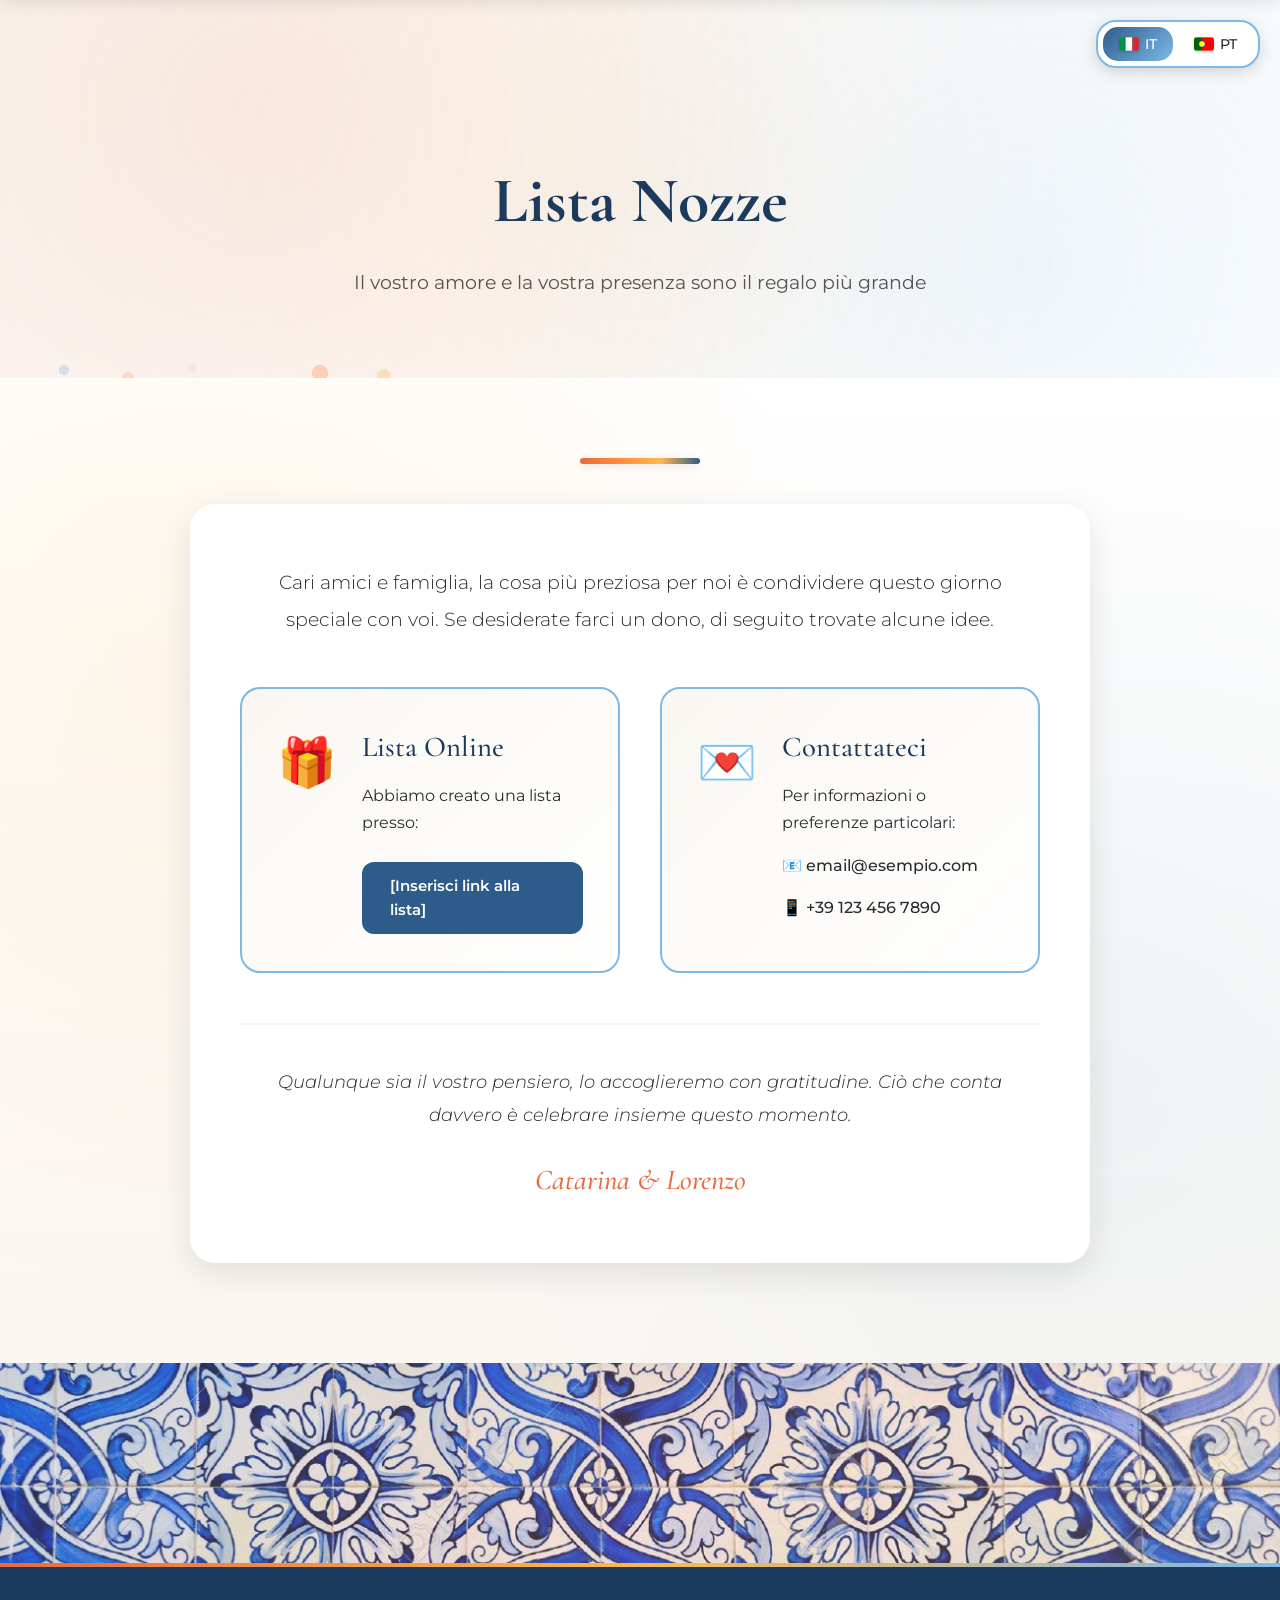
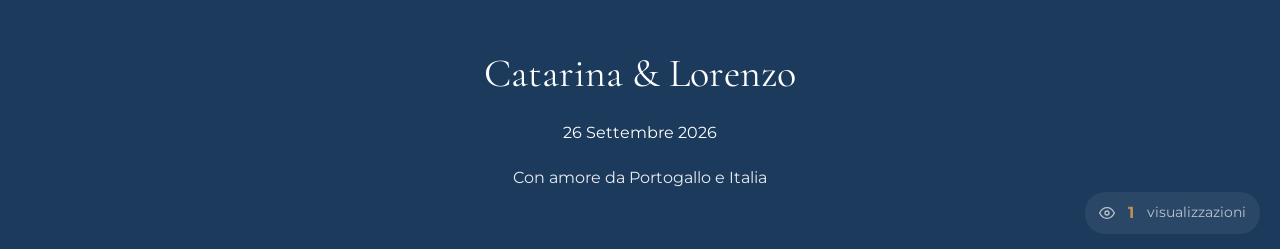
==== lista-nozze.html @ c08bcddf "Primo Salvataggio Automatico" ====
<!DOCTYPE html>
<html lang="it">
<head>
    <meta charset="UTF-8">
    <meta name="viewport" content="width=device-width, initial-scale=1.0">
    <title>Lista Nozze - Catarina & Lorenzo</title>
    <meta name="description" content="Lista nozze di Catarina & Lorenzo.">

    <!-- Favicon -->
    <link rel="icon" type="image/svg+xml" href="favicon.svg">

    <!-- Open Graph / Facebook -->
    <meta property="og:type" content="website">
    <meta property="og:title" content="Lista Nozze - Catarina & Lorenzo">
    <meta property="og:description" content="Lista nozze di Catarina & Lorenzo.">

    <!-- Twitter -->
    <meta name="twitter:card" content="summary_large_image">
    <meta name="twitter:title" content="Lista Nozze - Catarina & Lorenzo">
    <meta name="twitter:description" content="Lista nozze di Catarina & Lorenzo.">

    <link rel="stylesheet" href="style.css">
    <link rel="preconnect" href="https://fonts.googleapis.com">
    <link rel="preconnect" href="https://fonts.gstatic.com" crossorigin>
    <link href="https://fonts.googleapis.com/css2?family=Allura&family=Cinzel:wght@400;600&family=Cormorant+Garamond:wght@300;400;600&family=Crimson+Text:wght@400;600&family=Dancing+Script:wght@400;600&family=Great+Vibes&family=Italiana&family=Josefin+Sans:wght@300;400;600&family=Julius+Sans+One&family=Libre+Baskerville:wght@400;700&family=Lora:wght@400;600&family=Montserrat:wght@300;400;500;600&family=Parisienne&family=Playfair+Display:wght@400;600;700&family=Poiret+One&family=Poppins:wght@300;400;600&family=Quicksand:wght@400;600&family=Raleway:wght@300;400;600&display=swap" rel="stylesheet">
</head>
<body>
    <!-- Language Toggle -->
    <div class="language-toggle">
        <button onclick="changeLanguage('it')" id="lang-it" class="active">
            <svg class="flag-icon" viewBox="0 0 3 2" xmlns="http://www.w3.org/2000/svg">
                <rect width="1" height="2" fill="#009246"/>
                <rect x="1" width="1" height="2" fill="#fff"/>
                <rect x="2" width="1" height="2" fill="#ce2b37"/>
            </svg>
            IT
        </button>
        <button onclick="changeLanguage('pt')" id="lang-pt">
            <svg class="flag-icon" viewBox="0 0 3 2" xmlns="http://www.w3.org/2000/svg">
                <rect width="1.2" height="2" fill="#006600"/>
                <rect x="1.2" width="1.8" height="2" fill="#FF0000"/>
                <circle cx="1.2" cy="1" r="0.5" fill="#FFFF00" stroke="#0000FF" stroke-width="0.1"/>
            </svg>
            PT
        </button>
    </div>

    <!-- Navigation -->
    <nav id="navbar" class="visible">
        <div class="navbar-admin-section">
            <button id="admin-mode-btn" class="admin-mode-button" data-it="Admin Mode" data-pt="Modo Admin">Admin Mode</button>
            <button id="admin-help-btn" class="admin-help-button" aria-label="Admin mode help">?</button>
        </div>
        <ul>
            <li><a href="index.html" data-it="Home" data-pt="Início">Home</a></li>
            <li><a href="localita.html" data-it="Località" data-pt="Localidades">Località</a></li>
            <li><a href="programma.html" data-it="Programma" data-pt="Programa">Programma</a></li>
            <li><a href="storia.html" data-it="La Nostra Storia" data-pt="Nossa História">La Nostra Storia</a></li>
            <li><a href="lista-nozze.html" class="active" data-it="Lista Nozze" data-pt="Lista de Presentes">Lista Nozze</a></li>
        </ul>
    </nav>

    <!-- Admin Help Popup -->
    <div id="admin-help-popup" class="admin-help-popup hidden">
        <div class="admin-help-content">
            <button class="admin-help-close" aria-label="Chiudi">&times;</button>
            <h3 data-it="Modalità Admin" data-pt="Modo Admin">Modalità Admin</h3>
            <div class="admin-help-section">
                <h4 data-it="Come Attivare" data-pt="Como Ativar">Come Attivare</h4>
                <ul>
                    <li data-it="Clicca il pulsante &quot;Admin Mode&quot;" data-pt="Clica no botão &quot;Modo Admin&quot;">Clicca il pulsante "Admin Mode"</li>
                    <li data-it="Oppure premi Ctrl + Alt + A" data-pt="Ou prime Ctrl + Alt + A">Oppure premi <kbd>Ctrl</kbd> + <kbd>Alt</kbd> + <kbd>A</kbd></li>
                </ul>
            </div>
            <div class="admin-help-section">
                <h4 data-it="Cosa Puoi Fare" data-pt="O Que Podes Fazer">Cosa Puoi Fare</h4>
                <ul>
                    <li data-it="✏️ Modificare testi con editor ricco" data-pt="✏️ Editar textos com editor rico">✏️ Modificare testi con editor ricco</li>
                    <li data-it="🎨 Cambiare stili (font, colori, dimensioni)" data-pt="🎨 Mudar estilos (fontes, cores, tamanhos)">🎨 Cambiare stili (font, colori, dimensioni)</li>
                    <li data-it="🖼️ Caricare e modificare immagini" data-pt="🖼️ Carregar e editar imagens">🖼️ Caricare e modificare immagini</li>
                    <li data-it="🎠 Gestire carousel e gallerie" data-pt="🎠 Gerir carrosséis e galerias">🎠 Gestire carousel e gallerie</li>
                    <li data-it="📅 Modificare la timeline del programma" data-pt="📅 Editar a timeline do programa">📅 Modificare la timeline del programma</li>
                </ul>
            </div>
            <p class="admin-help-note" data-it="Tasto destro sugli elementi per il menu di modifica" data-pt="Clique direito nos elementos para o menu de edição">Tasto destro sugli elementi per il menu di modifica</p>
        </div>
    </div>

    <!-- Page Header -->
    <section class="page-header">
        <div class="container">
            <h1 class="editable-text" data-style-editable data-it="Lista Nozze" data-pt="Lista de Presentes">Lista Nozze</h1>
            <p class="editable-paragraph" data-style-editable data-text-id="lista-subtitle" data-it="Il vostro amore e la vostra presenza sono il regalo più grande" data-pt="O vosso amor e a vossa presença são o melhor presente">Il vostro amore e la vostra presenza sono il regalo più grande</p>
        </div>
    </section>

    <!-- Contenuto Principale -->
    <section class="lista-main">
        <div class="container">
            <div class="azulejo-divider"></div>
            <div class="lista-box-simple">

                <!-- Messaggio Principale -->
                <div class="lista-message">
                    <p class="editable-paragraph message-text" data-style-editable data-text-id="lista-message">
                        <span data-it="Cari amici e famiglia, la cosa più preziosa per noi è condividere questo giorno speciale con voi. Se desiderate farci un dono, di seguito trovate alcune idee." data-pt="Queridos amigos e família, o mais precioso para nós é partilhar este dia especial convosco. Se desejam oferecer-nos um presente, abaixo encontram algumas ideias.">
                        Cari amici e famiglia, la cosa più preziosa per noi è condividere questo giorno speciale con voi. Se desiderate farci un dono, di seguito trovate alcune idee.
                        </span>
                    </p>
                </div>

                <!-- Opzioni Chiare -->
                <div class="lista-options">

                    <!-- Opzione 1: Lista Online -->
                    <div class="option-item">
                        <div class="option-icon">🎁</div>
                        <div class="option-content">
                            <h3 class="editable-text" data-style-editable data-text-id="option1-title" data-it="Lista Online" data-pt="Lista Online">Lista Online</h3>
                            <p class="editable-paragraph" data-style-editable data-text-id="option1-desc">
                                <span data-it="Abbiamo creato una lista presso:" data-pt="Criámos uma lista em:">
                                Abbiamo creato una lista presso:
                                </span>
                            </p>
                            <a href="#" class="btn-lista editable-text" data-style-editable data-text-id="option1-link" target="_blank" data-it="[Inserisci link alla lista]" data-pt="[Insere link para lista]">[Inserisci link alla lista]</a>
                        </div>
                    </div>

                    <!-- Opzione 2: Contatto -->
                    <div class="option-item">
                        <div class="option-icon">💌</div>
                        <div class="option-content">
                            <h3 class="editable-text" data-style-editable data-text-id="option2-title" data-it="Contattateci" data-pt="Contactem-nos">Contattateci</h3>
                            <p class="editable-paragraph" data-style-editable data-text-id="option2-desc">
                                <span data-it="Per informazioni o preferenze particolari:" data-pt="Para informações ou preferências particulares:">
                                Per informazioni o preferenze particolari:
                                </span>
                            </p>
                            <p class="contact-detail editable-paragraph" data-style-editable data-text-id="contact-email">📧 email@esempio.com</p>
                            <p class="contact-detail editable-paragraph" data-style-editable data-text-id="contact-phone">📱 +39 123 456 7890</p>
                        </div>
                    </div>

                </div>

                <!-- Messaggio di Chiusura -->
                <div class="lista-closing">
                    <p class="editable-paragraph closing-text" data-style-editable data-text-id="lista-closing">
                        <span data-it="Qualunque sia il vostro pensiero, lo accoglieremo con gratitudine. Ciò che conta davvero è celebrare insieme questo momento." data-pt="Seja qual for o vosso pensamento, acolhemo-lo com gratidão. O que realmente importa é celebrar juntos este momento.">
                        Qualunque sia il vostro pensiero, lo accoglieremo con gratitudine. Ciò che conta davvero è celebrare insieme questo momento.
                        </span>
                    </p>
                    <p class="signature-simple editable-paragraph" data-style-editable data-text-id="lista-signature" data-it="Catarina & Lorenzo" data-pt="Catarina & Lorenzo">Catarina & Lorenzo</p>
                </div>

            </div>
        </div>
    </section>

    <!-- Decorazione Azulejos -->
    <div class="azulejos-decoration">
        <img class="editable-image" data-image-id="lista-azulejos" src="foto-piastrelle-azulejos.jpg" alt="Piastrelle Azulejos Portoghesi Tradizionali" loading="lazy">
    </div>

    <!-- Footer -->
    <footer class="editable-footer" data-style-editable data-footer-editable>
        <p class="editable-paragraph" data-style-editable>Catarina & Lorenzo</p>
        <p class="editable-paragraph" data-style-editable>26 Settembre 2026</p>
        <p class="footer-note editable-paragraph" data-style-editable data-it="Con amore da Portogallo e Italia" data-pt="Com amor de Portugal e Itália">Con amore da Portogallo e Italia</p>

        <!-- View Counter -->
        <div class="view-counter">
            <svg width="16" height="16" viewBox="0 0 24 24" fill="none" stroke="currentColor" stroke-width="2">
                <path d="M1 12s4-8 11-8 11 8 11 8-4 8-11 8-11-8-11-8z"></path>
                <circle cx="12" cy="12" r="3"></circle>
            </svg>
            <span id="view-count">0</span>
            <span data-it="visualizzazioni" data-pt="visualizações">visualizzazioni</span>
        </div>
    </footer>

    <script src="script.js"></script>
    <script src="admin-advanced.js"></script>
</body>
</html>
---- style.css ----
:root {
    /* Colori dal mood board - più vivaci */
    --azul-primary: #2E5C8A;
    --azul-light: #7CB9E8;
    --azul-navy: #1B3A5C;
    --terracotta: #E86A3E;
    --terracotta-light: #F4A87C;
    --orange: #FF8C42;
    --gold: #FFB84D;
    --cream: #FAF7F2;
    --white: #FFFFFF;
    --dark: #2C2C2C;
    --green: #4A7C59;
    --peach: #FFCBA4;

    /* Font */
    --font-serif: 'Cormorant Garamond', serif;
    --font-sans: 'Montserrat', sans-serif;
}

* {
    margin: 0;
    padding: 0;
    box-sizing: border-box;
}

html {
    scroll-behavior: smooth;
}

body {
    font-family: var(--font-sans);
    color: var(--dark);
    background-color: var(--cream);
    line-height: 1.6;
    overflow-x: hidden;
    width: 100%;
    max-width: 100vw;
}

/* Prevent horizontal overflow on all elements */
img, video, iframe, embed, object {
    max-width: 100%;
    height: auto;
}

/* Ensure no element causes horizontal scroll */
* {
    max-width: 100%;
}

/* Allow specific elements to be full width */
html, body, .hero, .hero-carousel-bg, .carousel-overlay,
.location-header, .location-carousel-bg, section, footer {
    max-width: none;
}

/* Language Toggle */
.language-toggle {
    position: fixed;
    top: 20px;
    right: 20px;
    z-index: 998;
    display: flex;
    gap: 5px;
    background: var(--white);
    padding: 5px;
    border-radius: 20px;
    box-shadow: 0 4px 15px rgba(0,0,0,0.15);
    border: 2px solid var(--azul-light);
}

.language-toggle button {
    padding: 8px 16px;
    border: none;
    background: transparent;
    color: var(--dark);
    font-family: var(--font-sans);
    font-size: 14px;
    font-weight: 500;
    cursor: pointer;
    border-radius: 15px;
    transition: all 0.3s ease;
    display: flex;
    align-items: center;
    gap: 6px;
}

.flag-icon {
    width: 20px;
    height: 14px;
    border-radius: 3px;
    box-shadow: 0 1px 3px rgba(0,0,0,0.2);
    flex-shrink: 0;
}

.language-toggle button.active {
    background: linear-gradient(135deg, var(--azul-primary), var(--azul-light));
    color: var(--white);
}

.language-toggle button:hover:not(.active) {
    background: var(--cream);
}

/* Navigation */
#navbar {
    position: fixed;
    top: 0;
    left: 0;
    width: 100%;
    background: rgba(255, 255, 255, 0.98);
    backdrop-filter: blur(15px);
    z-index: 999;
    padding: 15px 0;
    box-shadow: 0 3px 15px rgba(0,0,0,0.1);
    border-bottom: 3px solid transparent;
    border-image: linear-gradient(90deg, var(--terracotta), var(--azul-primary), var(--gold)) 1;
    transform: translateY(-100%);
    transition: transform 0.3s ease;
}

#navbar.visible {
    transform: translateY(0);
}

#navbar ul {
    display: flex;
    justify-content: center;
    flex-wrap: wrap;
    list-style: none;
    gap: 10px;
    padding: 0 20px;
}

#navbar li {
    margin: 0;
}

#navbar a {
    text-decoration: none;
    color: var(--dark);
    font-size: 14px;
    font-weight: 400;
    padding: 8px 15px;
    border-radius: 20px;
    transition: all 0.3s ease;
    display: block;
}

#navbar a:hover {
    background: linear-gradient(135deg, var(--terracotta-light), var(--orange));
    color: var(--white);
    transform: translateY(-2px);
}

/* Navbar Admin Section */
.navbar-admin-section {
    position: absolute;
    left: 20px;
    top: 50%;
    transform: translateY(-50%);
    display: flex;
    align-items: center;
    gap: 8px;
}

.admin-mode-button {
    background: transparent;
    border: 1.5px solid var(--azul-primary);
    color: var(--azul-primary);
    padding: 6px 12px;
    border-radius: 15px;
    font-size: 11px;
    font-weight: 500;
    cursor: pointer;
    transition: all 0.3s ease;
    font-family: var(--font-sans);
}

.admin-mode-button:hover {
    background: var(--azul-primary);
    color: white;
}

.admin-mode-button.active {
    background: var(--terracotta);
    border-color: var(--terracotta);
    color: white;
}

.admin-help-button {
    width: 20px;
    height: 20px;
    border-radius: 50%;
    border: 1px solid rgba(46, 92, 138, 0.4);
    background: rgba(46, 92, 138, 0.08);
    color: var(--azul-primary);
    font-size: 11px;
    font-weight: 600;
    cursor: pointer;
    transition: all 0.3s ease;
    display: flex;
    align-items: center;
    justify-content: center;
    opacity: 0.6;
}

.admin-help-button:hover {
    opacity: 1;
    background: rgba(46, 92, 138, 0.15);
    border-color: var(--azul-primary);
}

/* Admin Help Popup */
.admin-help-popup {
    position: fixed;
    top: 0;
    left: 0;
    width: 100%;
    height: 100%;
    background: rgba(0, 0, 0, 0.5);
    z-index: 10000;
    display: flex;
    align-items: center;
    justify-content: center;
    padding: 20px;
}

.admin-help-popup.hidden {
    display: none;
}

.admin-help-content {
    background: white;
    border-radius: 20px;
    padding: 30px;
    max-width: 400px;
    width: 100%;
    position: relative;
    box-shadow: 0 20px 60px rgba(0, 0, 0, 0.3);
}

.admin-help-close {
    position: absolute;
    top: 15px;
    right: 15px;
    background: none;
    border: none;
    font-size: 24px;
    cursor: pointer;
    color: #999;
    line-height: 1;
    padding: 5px;
    transition: color 0.2s;
}

.admin-help-close:hover {
    color: var(--terracotta);
}

.admin-help-content h3 {
    font-family: var(--font-serif);
    color: var(--azul-primary);
    margin-bottom: 20px;
    font-size: 1.5rem;
}

.admin-help-section {
    margin-bottom: 20px;
}

.admin-help-section h4 {
    font-size: 0.95rem;
    color: var(--terracotta);
    margin-bottom: 10px;
    font-weight: 600;
}

.admin-help-section ul {
    list-style: none;
    padding: 0;
    margin: 0;
}

.admin-help-section li {
    padding: 6px 0;
    font-size: 0.9rem;
    color: var(--dark);
}

.admin-help-section kbd {
    background: #f4f4f4;
    border: 1px solid #ddd;
    border-radius: 4px;
    padding: 2px 6px;
    font-size: 0.8rem;
    font-family: monospace;
}

.admin-help-note {
    font-size: 0.85rem;
    color: #666;
    font-style: italic;
    margin: 0;
    padding-top: 10px;
    border-top: 1px solid #eee;
}

/* Responsive navbar admin section */
@media (max-width: 768px) {
    .navbar-admin-section {
        position: static;
        transform: none;
        justify-content: center;
        margin-bottom: 10px;
    }

    #navbar {
        padding: 10px 0;
    }

    .admin-help-content {
        padding: 25px;
    }
}

@media (max-width: 480px) {
    .admin-mode-button {
        font-size: 10px;
        padding: 5px 10px;
    }

    .admin-help-button {
        width: 18px;
        height: 18px;
        font-size: 10px;
    }
}

.azulejo-divider {
    width: 120px;
    height: 6px;
    background: linear-gradient(90deg, var(--terracotta), var(--orange), var(--gold), var(--azul-primary));
    margin: 0 auto 40px;
    border-radius: 3px;
    box-shadow: 0 2px 8px rgba(0,0,0,0.1);
}

.azulejo-corner {
    position: absolute;
    top: -15px;
    right: -15px;
    width: 80px;
    height: 80px;
    background:
        repeating-linear-gradient(45deg, var(--azul-primary) 0px, var(--azul-primary) 2px, var(--gold) 2px, var(--gold) 4px, transparent 4px, transparent 10px);
    opacity: 0.4;
    border-radius: 0 0 0 80px;
}

/* Hero Section - PIÙ DECORATIVA */
.hero {
    min-height: 100vh;
    display: flex;
    align-items: center;
    justify-content: center;
    text-align: center;
    position: relative;
    background:
        radial-gradient(circle at 20% 80%, rgba(255, 140, 66, 0.15) 0%, transparent 50%),
        radial-gradient(circle at 80% 20%, rgba(124, 185, 232, 0.15) 0%, transparent 50%),
        radial-gradient(circle at 40% 40%, rgba(255, 184, 77, 0.1) 0%, transparent 60%),
        linear-gradient(135deg, #FAF7F2 0%, #FEFDFB 100%);
    padding: 100px 20px 80px;
    overflow: hidden;
}

/* Decorazioni floreali hero */
.hero::before {
    content: '';
    position: absolute;
    bottom: 0;
    left: 0;
    right: 0;
    height: 200px;
    background:
        radial-gradient(circle at 10% 100%, var(--terracotta-light) 8px, transparent 8px),
        radial-gradient(circle at 25% 95%, var(--orange) 12px, transparent 12px),
        radial-gradient(circle at 15% 90%, var(--peach) 6px, transparent 6px),
        radial-gradient(circle at 30% 98%, var(--gold) 10px, transparent 10px),
        radial-gradient(circle at 5% 92%, var(--azul-light) 7px, transparent 7px),
        radial-gradient(circle at 40% 96%, var(--terracotta) 9px, transparent 9px),
        radial-gradient(circle at 75% 100%, var(--peach) 11px, transparent 11px),
        radial-gradient(circle at 85% 95%, var(--orange) 8px, transparent 8px),
        radial-gradient(circle at 90% 98%, var(--azul-light) 6px, transparent 6px),
        radial-gradient(circle at 95% 93%, var(--gold) 10px, transparent 10px);
    opacity: 0.4;
    pointer-events: none;
}

.hero::after {
    content: '';
    position: absolute;
    top: 0;
    left: 0;
    right: 0;
    height: 200px;
    background:
        radial-gradient(circle at 20% 10%, var(--azul-light) 6px, transparent 6px),
        radial-gradient(circle at 45% 5%, var(--peach) 8px, transparent 8px),
        radial-gradient(circle at 65% 8%, var(--orange) 7px, transparent 7px),
        radial-gradient(circle at 80% 12%, var(--gold) 9px, transparent 9px);
    opacity: 0.3;
    pointer-events: none;
}

.hero-content {
    max-width: 800px;
    z-index: 1;
    position: relative;
    margin: 0 auto;
    padding: 0 20px;
    display: flex;
    flex-direction: column;
    align-items: center;
}

/* Removed decorative line above hero names for cleaner design */

.names {
    font-family: var(--font-serif);
    font-size: clamp(2.8rem, 8vw, 6rem);
    font-weight: 300;
    color: var(--azul-navy);
    margin: 0 0 20px 0;
    padding: 0;
    letter-spacing: 0;
    text-shadow: 2px 2px 4px rgba(0,0,0,0.05);
    white-space: nowrap;
}

.date {
    font-family: var(--font-serif);
    font-size: clamp(1.5rem, 3vw, 2rem);
    color: var(--terracotta);
    margin-bottom: 10px;
    font-weight: 400;
}

.location {
    font-size: 1.1rem;
    color: var(--dark);
    margin-bottom: 60px;
    font-weight: 300;
}

/* Countdown - Design semplificato */
.countdown {
    display: flex;
    justify-content: center;
    gap: clamp(10px, 3vw, 30px);
    margin-top: 50px;
    flex-wrap: nowrap;
    max-width: 100%;
    padding: 0 10px;
}

.countdown-item {
    text-align: center;
    padding: clamp(18px, 3vw, 30px) clamp(12px, 2vw, 25px);
    background: rgba(255, 255, 255, 0.95);
    backdrop-filter: blur(10px);
    border-radius: 18px;
    box-shadow: 0 8px 30px rgba(0,0,0,0.12);
    flex: 1;
    min-width: 0;
    max-width: 140px;
    border: 2px solid rgba(255, 184, 77, 0.3);
    position: relative;
    transition: all 0.3s ease;
}

.countdown-item:hover {
    transform: translateY(-5px);
    box-shadow: 0 12px 35px rgba(0,0,0,0.18);
    border-color: var(--gold);
}

.countdown-item span {
    display: block;
    font-family: var(--font-serif);
    font-size: clamp(2rem, 5vw, 3.5rem);
    font-weight: 700;
    background: linear-gradient(135deg, var(--terracotta), var(--gold), var(--azul-primary));
    -webkit-background-clip: text;
    -webkit-text-fill-color: transparent;
    background-clip: text;
    line-height: 1;
    position: relative;
    z-index: 1;
}

.countdown-item p {
    margin-top: clamp(8px, 1.5vw, 12px);
    position: relative;
    z-index: 1;
    font-size: 0.9rem;
    color: var(--dark);
    text-transform: uppercase;
    letter-spacing: 1.5px;
    font-weight: 500;
}

.scroll-indicator {
    position: absolute;
    bottom: 30px;
    left: 50%;
    transform: translateX(-50%);
    font-size: 2rem;
    color: var(--terracotta);
    animation: bounce 2s infinite;
}

@keyframes bounce {
    0%, 20%, 50%, 80%, 100% {
        transform: translateX(-50%) translateY(0);
    }
    40% {
        transform: translateX(-50%) translateY(-10px);
    }
    60% {
        transform: translateX(-50%) translateY(-5px);
    }
}

/* Container */
.container {
    max-width: 1200px;
    margin: 0 auto;
    padding: 0 20px;
    width: 100%;
    box-sizing: border-box;
}

/* Sections */
section {
    padding: 100px 0;
    position: relative;
    width: 100%;
    overflow-x: hidden;
}

section h2 {
    font-family: var(--font-serif);
    font-size: clamp(2.5rem, 5vw, 3.5rem);
    text-align: center;
    color: var(--azul-navy);
    margin-bottom: 60px;
    font-weight: 400;
    position: relative;
}

section h2::before {
    content: '';
    display: block;
    width: 60px;
    height: 3px;
    background: linear-gradient(90deg, var(--terracotta), var(--gold));
    margin: 0 auto 20px;
    opacity: 0.8;
}

/* Storia Section */
.storia {
    background:
        radial-gradient(circle at 90% 20%, rgba(124, 185, 232, 0.10) 0%, transparent 50%),
        radial-gradient(circle at 10% 80%, rgba(232, 106, 62, 0.10) 0%, transparent 50%),
        linear-gradient(180deg, var(--white) 0%, var(--cream) 100%);
}

.storia-content {
    max-width: 900px;
    margin: 0 auto;
}

.storia-chapter {
    margin-bottom: 50px;
    padding: 35px;
    background: var(--white);
    border-radius: 20px;
    border-left: 6px solid var(--terracotta);
    box-shadow: 0 8px 25px rgba(0,0,0,0.08);
    transition: all 0.3s ease;
    position: relative;
    overflow: hidden;
}

.storia-chapter::before {
    content: '';
    position: absolute;
    top: 0;
    right: 0;
    width: 100px;
    height: 100px;
    background:
        radial-gradient(circle at 70% 30%, var(--peach) 3px, transparent 3px),
        radial-gradient(circle at 80% 20%, var(--azul-light) 2px, transparent 2px),
        radial-gradient(circle at 85% 35%, var(--gold) 2px, transparent 2px);
    background-size: 15px 15px;
    opacity: 0.3;
    pointer-events: none;
}

.storia-chapter:hover {
    transform: translateX(15px);
    box-shadow: 0 12px 35px rgba(0,0,0,0.12);
    border-left-color: var(--orange);
}

.storia-chapter h3 {
    font-family: var(--font-serif);
    font-size: 2rem;
    color: var(--azul-primary);
    margin-bottom: 15px;
}

.storia-chapter p {
    font-size: 1.1rem;
    line-height: 1.9;
    color: var(--dark);
}

/* Evento Section */
.evento {
    background:
        radial-gradient(circle at 15% 25%, rgba(232, 106, 62, 0.12) 0%, transparent 55%),
        radial-gradient(circle at 85% 75%, rgba(124, 185, 232, 0.12) 0%, transparent 55%),
        radial-gradient(circle at 50% 50%, rgba(255, 184, 77, 0.05) 0%, transparent 70%),
        linear-gradient(180deg, var(--cream) 0%, rgba(250, 247, 242, 0.95) 100%);
}

.evento-cards {
    display: grid;
    grid-template-columns: repeat(auto-fit, minmax(min(300px, 100%), 1fr));
    gap: 40px;
    margin-top: 50px;
}

.evento-card {
    background: var(--white);
    padding: 45px;
    border-radius: 25px;
    box-shadow: 0 12px 35px rgba(0,0,0,0.12);
    position: relative;
    overflow: hidden;
    transition: all 0.3s ease;
    border: 3px solid transparent;
}

.evento-card::before {
    content: '';
    position: absolute;
    top: 0;
    left: 0;
    right: 0;
    height: 6px;
    background: linear-gradient(90deg, var(--terracotta), var(--orange), var(--gold));
}

.evento-card:hover {
    transform: translateY(-12px);
    box-shadow: 0 18px 45px rgba(0,0,0,0.18);
    border-color: var(--azul-light);
}

.evento-card h3 {
    font-family: var(--font-serif);
    font-size: 2.2rem;
    color: var(--terracotta);
    margin-bottom: 10px;
}

.evento-card h4 {
    font-family: var(--font-serif);
    font-size: 1.6rem;
    color: var(--azul-navy);
    margin-bottom: 15px;
}

.evento-card .time {
    font-size: 1.3rem;
    font-weight: 600;
    color: var(--azul-primary);
    margin-bottom: 20px;
}

.evento-card .time::before {
    content: '🕐 ';
    font-size: 1.2rem;
}

.evento-card p {
    margin-bottom: 15px;
    line-height: 1.8;
}

.evento-card .address {
    font-weight: 500;
    color: var(--dark);
    margin-top: 20px;
}

.evento-card .address::before {
    content: '📍 ';
    font-size: 1.1rem;
}

.evento-card .note {
    font-size: 0.9rem;
    font-style: italic;
    color: #666;
    margin-top: 15px;
}

/* Map Container */
.map-container {
    margin-top: 25px;
}

.map-container iframe {
    box-shadow: 0 6px 20px rgba(0,0,0,0.15);
    transition: all 0.3s ease;
}

.map-container iframe:hover {
    box-shadow: 0 10px 30px rgba(0,0,0,0.25);
}

.btn-map {
    display: inline-block;
    margin-top: 15px;
    padding: 12px 24px;
    background: linear-gradient(135deg, var(--azul-primary), var(--azul-light));
    color: var(--white);
    text-decoration: none;
    border-radius: 25px;
    font-weight: 600;
    font-size: 0.95rem;
    transition: all 0.3s ease;
    box-shadow: 0 4px 15px rgba(46, 92, 138, 0.3);
}

.btn-map:hover {
    background: linear-gradient(135deg, var(--azul-light), var(--azul-primary));
    transform: translateY(-3px);
    box-shadow: 0 8px 25px rgba(46, 92, 138, 0.5);
}

/* Admin instructions */
.admin-instruction {
    background: rgba(255, 184, 77, 0.15);
    padding: 12px 18px;
    border-radius: 10px;
    border-left: 4px solid var(--gold);
    font-size: 0.9rem;
    font-style: normal !important;
}

/* Editable elements (per admin mode) */
.editable-text {
    position: relative;
}

.admin-mode .editable-text {
    outline: 2px dashed var(--gold);
    outline-offset: 4px;
    cursor: pointer;
}

.admin-mode .editable-text:hover {
    background: rgba(255, 184, 77, 0.1);
}

.admin-mode .editable-paragraph {
    outline: 2px dashed var(--gold);
    outline-offset: 4px;
    cursor: pointer;
}

.admin-mode .editable-paragraph:hover {
    background: rgba(255, 184, 77, 0.1);
}

.admin-mode .editable-image {
    outline: 2px dashed var(--terracotta);
    outline-offset: 4px;
    cursor: pointer;
}

.admin-mode .editable-image:hover {
    outline-color: var(--orange);
    transform: scale(1.02);
}

/* Logistica Section */
.logistica {
    background:
        radial-gradient(circle at 80% 20%, rgba(255, 184, 77, 0.12) 0%, transparent 55%),
        radial-gradient(circle at 20% 80%, rgba(124, 185, 232, 0.12) 0%, transparent 55%),
        linear-gradient(180deg, var(--white) 0%, rgba(250, 247, 242, 0.6) 100%);
}

.logistica-grid {
    display: grid;
    grid-template-columns: repeat(auto-fit, minmax(min(280px, 100%), 1fr));
    gap: 30px;
}

.logistica-item {
    background: linear-gradient(135deg, var(--cream) 0%, var(--white) 100%);
    padding: 35px;
    border-radius: 20px;
    transition: all 0.3s ease;
    box-shadow: 0 6px 20px rgba(0,0,0,0.08);
    border: 2px solid transparent;
}

.logistica-item:hover {
    transform: translateY(-8px);
    box-shadow: 0 12px 30px rgba(0,0,0,0.12);
    border-color: var(--terracotta-light);
}

.logistica-item h3 {
    font-family: var(--font-serif);
    font-size: 1.6rem;
    color: var(--azul-primary);
    margin-bottom: 20px;
    display: flex;
    align-items: center;
    gap: 10px;
}

.logistica-content {
    line-height: 1.9;
}

.airport {
    margin-bottom: 20px;
    padding: 15px;
    background: var(--white);
    border-radius: 10px;
    border-left: 3px solid var(--terracotta-light);
}

.airport h4 {
    color: var(--terracotta);
    margin-bottom: 8px;
    font-weight: 600;
}

.airport p {
    font-size: 0.95rem;
    color: #555;
}

/* Programma Section */
.programma {
    background:
        radial-gradient(circle at 18% 30%, rgba(232, 106, 62, 0.12) 0%, transparent 55%),
        radial-gradient(circle at 82% 70%, rgba(124, 185, 232, 0.12) 0%, transparent 55%),
        radial-gradient(circle at 50% 90%, rgba(255, 184, 77, 0.08) 0%, transparent 60%),
        var(--cream);
}

.timeline {
    max-width: 800px;
    margin: 0 auto;
    position: relative;
}

.timeline::before {
    content: '';
    position: absolute;
    left: 80px;
    top: 0;
    bottom: 0;
    width: 4px;
    background: linear-gradient(to bottom, var(--terracotta), var(--orange), var(--gold), var(--azul-primary));
    border-radius: 2px;
}

.timeline-item {
    display: flex;
    gap: 40px;
    margin-bottom: 50px;
    position: relative;
}

.timeline-item::before {
    content: '';
    position: absolute;
    left: 62px;
    top: 8px;
    width: 20px;
    height: 20px;
    color: var(--white);
    background: var(--terracotta);
    border: 4px solid var(--white);
    border-radius: 50%;
    box-shadow: 0 0 0 3px var(--terracotta), 0 3px 10px rgba(0,0,0,0.2);
    display: flex;
    align-items: center;
    justify-content: center;
    font-size: 8px;
    z-index: 1;
}

.timeline-time {
    font-family: var(--font-serif);
    font-size: 1.6rem;
    font-weight: 700;
    background: linear-gradient(135deg, var(--azul-primary), var(--azul-light));
    -webkit-background-clip: text;
    -webkit-text-fill-color: transparent;
    background-clip: text;
    min-width: 80px;
    text-align: right;
    padding-top: 5px;
}

.timeline-content {
    flex: 1;
    background: var(--white);
    padding: 30px;
    border-radius: 18px;
    box-shadow: 0 8px 25px rgba(0,0,0,0.1);
    margin-left: 30px;
    border: 2px solid var(--cream);
    transition: all 0.3s ease;
}

.timeline-content:hover {
    box-shadow: 0 12px 35px rgba(0,0,0,0.15);
    border-color: var(--peach);
    transform: translateX(10px);
}

.timeline-content h3 {
    font-family: var(--font-serif);
    font-size: 1.6rem;
    color: var(--azul-navy);
    margin-bottom: 10px;
}

.timeline-content p {
    color: #555;
    font-size: 1rem;
    line-height: 1.7;
}

/* Timeline Zig-Zag */
.timeline-zigzag {
    max-width: 1100px;
    margin: 60px auto;
    position: relative;
}

.timeline-zigzag-item {
    display: flex;
    gap: 40px;
    margin-bottom: 80px;
    align-items: center;
    position: relative;
}

.timeline-zigzag-item.left {
    flex-direction: row;
}

.timeline-zigzag-item.right {
    flex-direction: row-reverse;
}

.timeline-zigzag-content {
    flex: 1;
    background: var(--white);
    padding: 35px;
    border-radius: 20px;
    box-shadow: 0 10px 30px rgba(0,0,0,0.12);
    border: 3px solid var(--cream);
    transition: all 0.4s ease;
}

.timeline-zigzag-item.left .timeline-zigzag-content {
    text-align: right;
}

.timeline-zigzag-item.right .timeline-zigzag-content {
    text-align: left;
}

.timeline-zigzag-content:hover {
    transform: translateY(-8px);
    box-shadow: 0 15px 40px rgba(0,0,0,0.18);
    border-color: var(--gold);
}

.timeline-zigzag-content .timeline-time {
    font-family: var(--font-serif);
    font-size: 2rem;
    font-weight: 700;
    background: linear-gradient(135deg, var(--terracotta), var(--gold));
    -webkit-background-clip: text;
    -webkit-text-fill-color: transparent;
    background-clip: text;
    margin-bottom: 15px;
    display: inline-block;
}

.timeline-zigzag-content h3 {
    font-family: var(--font-serif);
    font-size: 1.8rem;
    color: var(--azul-navy);
    margin-bottom: 12px;
}

.timeline-zigzag-content p {
    color: #666;
    font-size: 1.05rem;
    line-height: 1.7;
}

.timeline-zigzag-image {
    flex: 1;
    overflow: hidden;
    border-radius: 20px;
    box-shadow: 0 12px 35px rgba(0,0,0,0.15);
    transition: all 0.4s ease;
}

.timeline-zigzag-image:hover {
    transform: scale(1.05);
    box-shadow: 0 15px 45px rgba(0,0,0,0.25);
}

.timeline-zigzag-image img {
    width: 100%;
    height: 350px;
    object-fit: cover;
    display: block;
}

/* Responsive Timeline Zig-Zag */
@media (max-width: 768px) {
    .timeline-zigzag-item.left,
    .timeline-zigzag-item.right {
        flex-direction: column;
    }

    .timeline-zigzag-item.left .timeline-zigzag-content,
    .timeline-zigzag-item.right .timeline-zigzag-content {
        text-align: center;
    }

    .timeline-zigzag-image img {
        height: 250px;
    }
}

/* Galleria Section */
.galleria {
    background:
        radial-gradient(circle at 75% 25%, rgba(255, 184, 77, 0.10) 0%, transparent 50%),
        radial-gradient(circle at 25% 75%, rgba(124, 185, 232, 0.10) 0%, transparent 50%),
        linear-gradient(180deg, var(--white) 0%, rgba(250, 247, 242, 0.5) 100%);
}

.gallery-grid {
    display: grid;
    grid-template-columns: repeat(auto-fit, minmax(min(250px, 100%), 1fr));
    gap: 25px;
    margin-bottom: 30px;
    width: 100%;
}

.gallery-item {
    position: relative;
    overflow: hidden;
    border-radius: 20px;
    aspect-ratio: 1;
    box-shadow: 0 8px 25px rgba(0,0,0,0.12);
    transition: all 0.3s ease;
    border: 4px solid var(--white);
}

.gallery-item:hover {
    transform: scale(1.08) rotate(2deg);
    box-shadow: 0 15px 40px rgba(0,0,0,0.2);
    z-index: 10;
}

.placeholder-image {
    width: 100%;
    height: 100%;
    background:
        radial-gradient(circle at 30% 70%, var(--orange) 8px, transparent 8px),
        radial-gradient(circle at 60% 40%, var(--peach) 12px, transparent 12px),
        radial-gradient(circle at 80% 80%, var(--gold) 6px, transparent 6px),
        radial-gradient(circle at 20% 20%, var(--azul-light) 10px, transparent 10px),
        radial-gradient(circle at 70% 60%, var(--terracotta-light) 7px, transparent 7px),
        linear-gradient(135deg, var(--azul-light), var(--terracotta-light));
    display: flex;
    align-items: center;
    justify-content: center;
}

.placeholder-image p {
    color: var(--white);
    font-family: var(--font-serif);
    font-size: 1.8rem;
    text-shadow: 0 3px 6px rgba(0,0,0,0.3);
    font-weight: 600;
}

.gallery-note {
    text-align: center;
    font-style: italic;
    color: #666;
    margin-top: 30px;
    font-size: 1.05rem;
}

/* RSVP Section */
.rsvp {
    background:
        radial-gradient(circle at 20% 80%, rgba(232, 106, 62, 0.15) 0%, transparent 60%),
        radial-gradient(circle at 80% 20%, rgba(255, 184, 77, 0.15) 0%, transparent 60%),
        linear-gradient(135deg, var(--azul-light) 0%, var(--azul-primary) 100%);
    color: var(--white);
}

.rsvp h2 {
    color: var(--white);
}

.rsvp-subtitle {
    text-align: center;
    font-size: 1.15rem;
    margin-bottom: 50px;
    opacity: 0.95;
}

.rsvp-form {
    max-width: 600px;
    margin: 0 auto;
    background: var(--white);
    padding: 45px;
    border-radius: 25px;
    box-shadow: 0 20px 50px rgba(0,0,0,0.25);
    border: 3px solid rgba(255, 255, 255, 0.8);
}

.form-group {
    margin-bottom: 25px;
}

.form-group label {
    display: block;
    margin-bottom: 10px;
    color: var(--dark);
    font-weight: 600;
    font-size: 0.95rem;
}

.form-group input,
.form-group textarea {
    width: 100%;
    padding: 14px 18px;
    border: 2px solid var(--cream);
    border-radius: 12px;
    font-family: var(--font-sans);
    font-size: 1rem;
    transition: all 0.3s ease;
    background: var(--cream);
    box-sizing: border-box;
    max-width: 100%;
}

.form-group input:focus,
.form-group textarea:focus {
    outline: none;
    border-color: var(--azul-primary);
    background: var(--white);
    box-shadow: 0 4px 15px rgba(46, 92, 138, 0.15);
}

.checkbox-group {
    display: flex;
    gap: 25px;
    flex-wrap: wrap;
}

.checkbox-label {
    display: flex;
    align-items: center;
    gap: 10px;
    cursor: pointer;
    color: var(--dark);
    font-weight: 500;
}

.checkbox-label input[type="checkbox"] {
    width: auto;
    cursor: pointer;
    accent-color: var(--azul-primary);
    width: 20px;
    height: 20px;
}

/* Privacy Consent */
.privacy-consent {
    margin-top: 20px;
    padding: 15px;
    background: rgba(46, 92, 138, 0.05);
    border-radius: 10px;
    border-left: 3px solid var(--azul-primary);
}

.privacy-consent .checkbox-label {
    display: flex;
    align-items: flex-start;
    gap: 10px;
}

.privacy-consent .checkbox-label input[type="checkbox"] {
    margin-top: 2px;
    flex-shrink: 0;
}

.privacy-consent .checkbox-label span {
    font-size: 0.9rem;
    color: var(--dark);
    line-height: 1.4;
}

.privacy-consent small {
    display: block;
    margin-top: 8px;
    margin-left: 30px;
    font-size: 0.8rem;
    color: #666;
    font-style: italic;
}

.btn-submit {
    width: 100%;
    padding: 18px;
    background: var(--terracotta);
    color: var(--white);
    border: none;
    border-radius: 12px;
    font-family: var(--font-sans);
    font-size: 1.15rem;
    font-weight: 600;
    cursor: pointer;
    transition: all 0.3s ease;
    margin-top: 10px;
    box-shadow: 0 6px 20px rgba(232, 106, 62, 0.3);
}

.btn-submit:hover {
    transform: translateY(-3px);
    box-shadow: 0 10px 30px rgba(232, 106, 62, 0.5);
    background: var(--orange);
}

/* Gestione Ospiti Dinamici */
.guests-list {
    display: flex;
    flex-direction: column;
    gap: 12px;
    margin-bottom: 15px;
}

.guest-entry {
    display: flex;
    gap: 10px;
    align-items: center;
}

.guest-entry input {
    flex: 1;
}

.remove-guest {
    width: 40px;
    height: 40px;
    min-width: 40px;
    padding: 0;
    background: var(--terracotta);
    color: var(--white);
    border: none;
    border-radius: 8px;
    font-size: 1.3rem;
    cursor: pointer;
    transition: all 0.3s ease;
    display: inline-flex;
    align-items: center;
    justify-content: center;
}

.remove-guest:hover {
    background: var(--orange);
    transform: scale(1.1);
}

.add-guest-btn {
    width: 100%;
    padding: 12px 18px;
    background: linear-gradient(135deg, var(--azul-primary), var(--azul-secondary));
    color: var(--white);
    border: 2px dashed rgba(255, 255, 255, 0.5);
    border-radius: 10px;
    font-family: var(--font-sans);
    font-size: 1rem;
    font-weight: 500;
    cursor: pointer;
    transition: all 0.3s ease;
    margin-top: 5px;
}

.add-guest-btn:hover {
    background: linear-gradient(135deg, var(--azul-secondary), var(--azul-primary));
    transform: translateY(-2px);
    box-shadow: 0 6px 20px rgba(46, 92, 138, 0.3);
}

.form-message {
    max-width: 600px;
    margin: 20px auto 0;
    padding: 18px;
    border-radius: 12px;
    text-align: center;
    display: none;
    font-weight: 500;
}

.form-message.success {
    background: #4CAF50;
    color: white;
    display: block;
}

.form-message.error {
    background: #f44336;
    color: white;
    display: block;
}

/* Form helper text */
.form-group small {
    display: block;
    margin-top: 8px;
    font-size: 0.85rem;
    color: rgba(255, 255, 255, 0.8);
    font-style: italic;
}

/* Bottone submit disabilitato */
.btn-submit:disabled {
    opacity: 0.6;
    cursor: not-allowed;
    transform: none;
}

/* Lista Regali Section */
.regali {
    background: linear-gradient(180deg, var(--cream) 0%, var(--white) 100%);
}

.regali-content {
    max-width: 800px;
    margin: 0 auto;
    text-align: center;
}

.regali-content > p {
    font-size: 1.15rem;
    line-height: 1.9;
    margin-bottom: 40px;
    color: var(--dark);
}

.regali-box {
    background: var(--white);
    padding: 45px;
    border-radius: 25px;
    border: 3px solid var(--terracotta-light);
    box-shadow: 0 10px 30px rgba(0,0,0,0.1);
}

.regali-box h3 {
    font-family: var(--font-serif);
    font-size: 2.2rem;
    color: var(--azul-primary);
    margin-bottom: 25px;
}

.email-link {
    display: inline-block;
    font-size: 1.25rem;
    color: var(--azul-primary);
    text-decoration: none;
    padding: 18px 35px;
    background: var(--cream);
    border-radius: 12px;
    margin: 25px 0;
    transition: all 0.3s ease;
    font-weight: 600;
    box-shadow: 0 4px 15px rgba(0,0,0,0.1);
}

.email-link:hover {
    background: linear-gradient(135deg, var(--azul-primary), var(--azul-light));
    color: var(--white);
    transform: translateY(-3px);
    box-shadow: 0 8px 25px rgba(46, 92, 138, 0.3);
}

.regali-box .note {
    font-size: 0.95rem;
    font-style: italic;
    color: #666;
    margin-top: 18px;
}

/* Decorazione Azulejos */
.azulejos-decoration {
    width: 100%;
    height: 200px;
    overflow: hidden;
    position: relative;
    box-shadow: inset 0 20px 40px rgba(0,0,0,0.1), inset 0 -20px 40px rgba(0,0,0,0.1);
}

.azulejos-decoration::before {
    content: '';
    position: absolute;
    top: 0;
    left: 0;
    right: 0;
    bottom: 0;
    background: linear-gradient(135deg,
        rgba(46, 92, 138, 0.15) 0%,
        rgba(232, 106, 62, 0.15) 50%,
        rgba(255, 184, 77, 0.15) 100%);
    z-index: 1;
    pointer-events: none;
}

.azulejos-decoration img {
    width: 100%;
    height: 100%;
    object-fit: cover;
    object-position: center;
    display: block;
    opacity: 0.85;
    filter: saturate(1.3) brightness(0.95) contrast(1.1);
}

/* Footer */
footer {
    background: var(--azul-navy);
    color: var(--white);
    text-align: center;
    padding: 70px 20px 50px;
    position: relative;
    overflow: hidden;
}

footer::before {
    content: '';
    position: absolute;
    top: 0;
    left: 0;
    right: 0;
    height: 4px;
    background: linear-gradient(90deg, var(--terracotta), var(--gold), var(--azul-light));
}

footer p {
    margin: 8px 0;
}

footer p:first-of-type {
    font-family: var(--font-serif);
    font-size: 2.5rem;
    margin-bottom: 15px;
}

.footer-note {
    font-size: 1rem;
    opacity: 0.9;
    margin-top: 20px;
}

/* View Counter */
.view-counter {
    position: absolute;
    bottom: 15px;
    right: 20px;
    display: flex;
    align-items: center;
    gap: 6px;
    font-size: 0.85rem;
    opacity: 0.7;
    transition: all 0.3s ease;
    padding: 8px 14px;
    background: rgba(255, 255, 255, 0.1);
    border-radius: 20px;
    backdrop-filter: blur(5px);
}

.view-counter:hover {
    opacity: 1;
    background: rgba(255, 255, 255, 0.15);
    transform: translateY(-2px);
    box-shadow: 0 4px 12px rgba(0, 0, 0, 0.2);
}

.view-counter svg {
    flex-shrink: 0;
}

.view-counter #view-count {
    font-weight: 700;
    font-size: 1rem;
    color: var(--gold);
    min-width: 20px;
    text-align: center;
}

/* Responsive */
@media (max-width: 768px) {
    .names {
        font-size: clamp(2.2rem, 7vw, 2.8rem);
        transform: translateX(-10px);
    }

    .countdown {
        gap: 12px;
        padding: 0 15px;
    }

    .countdown-item {
        min-width: 70px;
        max-width: 100px;
        padding: 15px 10px;
    }

    .countdown-item span {
        font-size: 2.2rem;
    }

    .countdown-item p {
        font-size: 0.75rem;
    }

    section {
        padding: 70px 0;
    }

    section h2 {
        font-size: 2.5rem;
        margin-bottom: 40px;
    }

    .timeline::before {
        left: 60px;
    }

    .timeline-item::before {
        left: 50px;
    }

    .timeline-time {
        font-size: 1.3rem;
        min-width: 60px;
    }

    .timeline-content {
        margin-left: 20px;
    }

    #navbar ul {
        gap: 5px;
        font-size: 12px;
    }

    #navbar a {
        padding: 6px 10px;
        font-size: 12px;
    }

    .rsvp-form {
        padding: 30px 20px;
        max-width: 100%;
        margin: 0 10px;
    }

    .gallery-grid {
        grid-template-columns: repeat(auto-fit, minmax(140px, 1fr));
        gap: 12px;
    }

    /* Fix container overflow */
    .container {
        padding: 0 15px;
        max-width: 100%;
    }

    /* Fix cards overflow */
    .evento-cards {
        grid-template-columns: 1fr;
        gap: 30px;
    }

    .evento-card,
    .logistica-item,
    .storia-chapter {
        max-width: 100%;
        padding: 30px 20px;
    }

    .link-card {
        padding: 35px 20px;
    }
}

@media (max-width: 480px) {
    .hero {
        padding: 80px 10px 60px;
    }

    .hero-content {
        padding: 0 10px;
    }

    .language-toggle {
        top: 15px;
        right: 15px;
    }

    /* Countdown ultra-responsive */
    .countdown {
        gap: 8px;
        padding: 0 8px;
    }

    .countdown-item {
        min-width: 60px;
        max-width: 80px;
        padding: 12px 6px;
        border-radius: 12px;
    }

    .countdown-item span {
        font-size: 1.8rem;
    }

    .countdown-item p {
        font-size: 0.65rem;
        margin-top: 6px;
        letter-spacing: 0.5px;
    }

    /* Form ultra-responsive */
    .rsvp-form {
        padding: 25px 15px;
        margin: 0 5px;
        border-radius: 20px;
    }

    .form-group input,
    .form-group textarea {
        padding: 12px 14px;
        font-size: 0.95rem;
    }

    .btn-submit {
        padding: 15px;
        font-size: 1rem;
    }

    /* Gallery ultra-responsive */
    .gallery-grid {
        grid-template-columns: repeat(auto-fit, minmax(120px, 1fr));
        gap: 10px;
    }

    /* Container ultra-responsive */
    .container {
        padding: 0 10px;
    }

    /* Text sizing */
    .names {
        font-size: clamp(1.6rem, 6vw, 2.2rem);
        transform: translateX(-5px);
    }

    .date {
        font-size: 1.2rem;
    }

    .location {
        font-size: 1rem;
    }

    section h2 {
        font-size: 2rem;
    }

    /* Cards */
    .evento-card,
    .logistica-item,
    .storia-chapter {
        padding: 25px 15px;
    }

    .link-card {
        padding: 30px 15px;
    }

    /* Timeline */
    .timeline-zigzag-content {
        padding: 25px 15px;
    }

    .page-header {
        padding: 100px 15px 60px;
    }
}

/* ===== NUOVI STILI PER MULTI-PAGINA ===== */

/* Page Header */
.page-header {
    padding: 150px 20px 80px;
    text-align: center;
    background:
        radial-gradient(circle at 20% 30%, rgba(232, 106, 62, 0.12) 0%, transparent 55%),
        radial-gradient(circle at 80% 70%, rgba(124, 185, 232, 0.12) 0%, transparent 55%),
        radial-gradient(circle at 50% 50%, rgba(255, 184, 77, 0.06) 0%, transparent 65%),
        linear-gradient(135deg, var(--cream) 0%, var(--white) 100%);
    position: relative;
    overflow: hidden;
}

.page-header::before {
    content: '';
    position: absolute;
    bottom: 0;
    left: 0;
    right: 0;
    height: 100px;
    background:
        radial-gradient(circle at 10% 100%, var(--terracotta-light) 6px, transparent 6px),
        radial-gradient(circle at 25% 95%, var(--orange) 8px, transparent 8px),
        radial-gradient(circle at 15% 90%, var(--peach) 4px, transparent 4px),
        radial-gradient(circle at 30% 98%, var(--gold) 7px, transparent 7px),
        radial-gradient(circle at 5% 92%, var(--azul-light) 5px, transparent 5px);
    opacity: 0.3;
    pointer-events: none;
}

.page-header h1 {
    font-family: var(--font-serif);
    font-size: clamp(2.5rem, 6vw, 4rem);
    color: var(--azul-navy);
    margin-bottom: 15px;
    position: relative;
}

/* Removed ::before line for cleaner page headers */

.page-header p {
    font-size: 1.2rem;
    color: var(--dark);
    opacity: 0.8;
}

/* Location Header con Carousel */
.location-header {
    position: relative;
    padding: 0;
    background: none;
    height: 60vh;
    min-height: 500px;
    display: flex;
    align-items: center;
    justify-content: center;
}

.location-carousel-bg {
    position: absolute;
    top: 0;
    left: 0;
    width: 100%;
    height: 100%;
    z-index: 0;
    overflow: hidden;
}

.location-carousel-bg .carousel-track {
    display: flex;
    height: 100%;
    transition: transform 0.6s ease-in-out;
}

.location-carousel-bg .carousel-slide {
    min-width: 100%;
    height: 100%;
}

.location-carousel-bg .carousel-slide img {
    width: 100%;
    height: 100%;
    object-fit: cover;
}

.location-header .header-content {
    position: relative;
    z-index: 10;
    text-align: center;
    color: var(--white);
}

.location-header h1 {
    font-family: var(--font-serif);
    font-size: clamp(3rem, 7vw, 5rem);
    color: var(--azul-navy);
    margin-bottom: 15px;
    text-shadow: 0 2px 10px rgba(255,255,255,0.8), 0 0 30px rgba(255,255,255,0.6);
}

/* Removed ::before line for cleaner location header */

.location-header p {
    font-size: 1.3rem;
    color: var(--dark);
    opacity: 1;
    text-shadow: 0 1px 8px rgba(255,255,255,0.8);
}

/* Location Carousel Indicators */
.location-carousel-indicators {
    position: absolute;
    bottom: 30px;
    left: 50%;
    transform: translateX(-50%);
    display: flex;
    gap: 12px;
    z-index: 20;
}

.location-carousel-indicator {
    width: 12px;
    height: 12px;
    border-radius: 50%;
    background: rgba(255, 255, 255, 0.5);
    cursor: pointer;
    transition: all 0.3s ease;
    border: 2px solid rgba(255, 255, 255, 0.8);
}

.location-carousel-indicator.active {
    background: var(--white);
    transform: scale(1.3);
    box-shadow: 0 0 10px rgba(255, 255, 255, 0.8);
}

.location-carousel-indicator:hover {
    background: rgba(255, 255, 255, 0.8);
    transform: scale(1.2);
}

/* Carousel Section */
.carousel-section {
    padding: 80px 0;
    background: var(--white);
}

.carousel-container {
    position: relative;
    max-width: 900px;
    margin: 0 auto;
    overflow: hidden;
}

.carousel-track-container {
    overflow: hidden;
    border-radius: 25px;
    box-shadow: 0 15px 50px rgba(0,0,0,0.2);
}

.carousel-track {
    display: flex;
    transition: transform 0.5s ease-in-out;
}

.carousel-slide {
    min-width: 100%;
    position: relative;
}

.carousel-slide img {
    width: 100%;
    height: 500px;
    object-fit: cover;
    display: block;
}

.carousel-btn {
    position: absolute;
    top: 50%;
    transform: translateY(-50%);
    background: rgba(255, 255, 255, 0.95);
    border: none;
    width: 60px;
    height: 60px;
    border-radius: 50%;
    font-size: 2.5rem;
    color: var(--azul-primary);
    cursor: pointer;
    z-index: 10;
    transition: all 0.3s ease;
    box-shadow: 0 5px 20px rgba(0,0,0,0.15);
    display: flex;
    align-items: center;
    justify-content: center;
    line-height: 1;
}

.carousel-btn:hover {
    background: var(--azul-primary);
    color: var(--white);
    transform: translateY(-50%) scale(1.1);
}

.carousel-btn.prev {
    left: 20px;
}

.carousel-btn.next {
    right: 20px;
}

.carousel-indicators {
    display: flex;
    justify-content: center;
    gap: 12px;
    margin-top: 25px;
}

.carousel-indicator {
    width: 12px;
    height: 12px;
    border-radius: 50%;
    background: var(--cream);
    cursor: pointer;
    transition: all 0.3s ease;
    border: 2px solid var(--azul-light);
}

.carousel-indicator.active {
    background: var(--azul-primary);
    transform: scale(1.3);
}

.carousel-indicator:hover {
    background: var(--azul-light);
}

/* Quick Links */
.quick-links {
    padding: 80px 0;
    background:
        radial-gradient(circle at 85% 15%, rgba(124, 185, 232, 0.08) 0%, transparent 50%),
        radial-gradient(circle at 15% 85%, rgba(232, 106, 62, 0.08) 0%, transparent 50%),
        linear-gradient(180deg, var(--white) 0%, var(--cream) 100%);
}

.quick-links h2 {
    text-align: center;
    font-family: var(--font-serif);
    font-size: clamp(2.5rem, 5vw, 3.5rem);
    color: var(--azul-navy);
    margin-bottom: 60px;
}

.quick-links h2::before {
    content: '';
    display: block;
    width: 60px;
    height: 3px;
    background: linear-gradient(90deg, var(--terracotta), var(--gold));
    margin: 0 auto 20px;
    opacity: 0.8;
}

.links-grid {
    display: grid;
    grid-template-columns: repeat(auto-fit, minmax(min(280px, 100%), 1fr));
    gap: 35px;
    max-width: 1000px;
    margin: 0 auto;
}

.link-card {
    background: var(--white);
    padding: 45px 35px;
    border-radius: 25px;
    text-decoration: none;
    color: var(--dark);
    box-shadow: 0 10px 30px rgba(0,0,0,0.1);
    transition: all 0.3s ease;
    border: 3px solid transparent;
    text-align: center;
    position: relative;
    overflow: hidden;
}

.link-card::before {
    content: '';
    position: absolute;
    top: 0;
    left: 0;
    right: 0;
    height: 5px;
    background: linear-gradient(90deg, var(--terracotta), var(--orange), var(--gold));
}

.link-card:hover {
    transform: translateY(-10px);
    box-shadow: 0 20px 45px rgba(0,0,0,0.15);
    border-color: var(--azul-light);
}

.link-icon {
    font-size: 3.5rem;
    margin-bottom: 20px;
}

/* Simplified link icons - hidden for cleaner Esplora section */
.link-icon-elegant {
    display: none;
}

.link-card h3 {
    font-family: var(--font-serif);
    font-size: 1.8rem;
    color: var(--azul-primary);
    margin-bottom: 15px;
}

.link-card p {
    font-size: 1rem;
    line-height: 1.7;
    color: #666;
}

/* Navigation active state */
#navbar a.active {
    background: linear-gradient(135deg, var(--azul-primary), var(--azul-light));
    color: var(--white);
}

/* Miglioramento Hero Background */
.hero {
    background:
        /* Fiori top */
        radial-gradient(circle at 15% 15%, var(--peach) 8px, transparent 8px),
        radial-gradient(circle at 25% 8%, var(--azul-light) 6px, transparent 6px),
        radial-gradient(circle at 35% 12%, var(--orange) 7px, transparent 7px),
        radial-gradient(circle at 75% 10%, var(--gold) 9px, transparent 9px),
        radial-gradient(circle at 85% 15%, var(--terracotta-light) 7px, transparent 7px),
        radial-gradient(circle at 95% 8%, var(--peach) 5px, transparent 5px),
        /* Fiori bottom */
        radial-gradient(circle at 8% 90%, var(--terracotta) 10px, transparent 10px),
        radial-gradient(circle at 18% 85%, var(--orange) 12px, transparent 12px),
        radial-gradient(circle at 28% 92%, var(--peach) 7px, transparent 7px),
        radial-gradient(circle at 38% 88%, var(--gold) 9px, transparent 9px),
        radial-gradient(circle at 72% 90%, var(--azul-light) 8px, transparent 8px),
        radial-gradient(circle at 82% 86%, var(--orange) 10px, transparent 10px),
        radial-gradient(circle at 92% 93%, var(--terracotta-light) 6px, transparent 6px),
        /* Gradienti di sfondo */
        radial-gradient(circle at 20% 40%, rgba(255, 140, 66, 0.12) 0%, transparent 50%),
        radial-gradient(circle at 80% 60%, rgba(124, 185, 232, 0.12) 0%, transparent 50%),
        radial-gradient(circle at 50% 50%, rgba(255, 184, 77, 0.08) 0%, transparent 60%),
        linear-gradient(135deg, #FAF7F2 0%, #FEFDFB 100%);
}

/* Remove old hero::before and hero::after - già gestiti sopra */
.hero::before,
.hero::after {
    display: none;
}

/* Responsive Carousel */
@media (max-width: 768px) {
    .carousel-slide img {
        height: 350px;
        object-fit: cover;
    }

    .carousel-btn {
        width: 45px;
        height: 45px;
        font-size: 1.8rem;
    }

    .carousel-btn.prev {
        left: 10px;
    }

    .carousel-btn.next {
        right: 10px;
    }

    .links-grid {
        grid-template-columns: 1fr;
        gap: 25px;
    }

    .page-header {
        padding: 120px 20px 60px;
    }

    /* Location carousel mobile */
    .location-header {
        height: 50vh;
        min-height: 400px;
    }
}

@media (max-width: 480px) {
    .carousel-slide img {
        height: 250px;
        object-fit: cover;
    }

    .carousel-btn {
        width: 40px;
        height: 40px;
        font-size: 1.5rem;
    }

    .link-card {
        padding: 35px 25px;
    }

    /* Location carousel ultra-mobile */
    .location-header {
        height: 40vh;
        min-height: 300px;
    }

    .location-header h1 {
        font-size: 2.5rem;
    }

    .location-header p {
        font-size: 1.1rem;
    }
}

/* ===== HERO CAROUSEL BACKGROUND ===== */

/* Hero con carousel dietro */
.hero {
    position: relative;
    overflow: hidden;
    background: none !important;
}

/* Carousel come background */
.hero-carousel-bg {
    position: absolute;
    top: 0;
    left: 0;
    width: 100%;
    height: 100%;
    z-index: 0;
}

.hero-carousel-bg .carousel-track {
    height: 100%;
}

.hero-carousel-bg .carousel-slide {
    height: 100%;
}

.hero-carousel-bg .carousel-slide img {
    width: 100%;
    height: 100%;
    object-fit: cover;
}

/* Overlay sfumato per rendere leggibile il testo */
.carousel-overlay {
    position: absolute;
    top: 0;
    left: 0;
    width: 100%;
    height: 100%;
    background:
        /* Vignette sfumata ai bordi */
        radial-gradient(ellipse at center, transparent 30%, rgba(0,0,0,0.1) 100%),
        /* Gradient dal basso */
        linear-gradient(to bottom, rgba(250, 247, 242, 0.15) 0%, rgba(250, 247, 242, 0.35) 50%, rgba(250, 247, 242, 0.55) 100%),
        /* Gradient dall'alto */
        linear-gradient(to top, rgba(250, 247, 242, 0.1) 0%, rgba(250, 247, 242, 0.25) 40%);
    z-index: 1;
    pointer-events: none;
}

/* Contenuto hero sopra */
.hero-content {
    position: relative;
    z-index: 10;
}

/* Frecce FUORI dalle foto */
.hero-carousel-btn {
    position: absolute;
    top: 50%;
    transform: translateY(-50%);
    background: rgba(255, 255, 255, 0.95);
    border: 3px solid var(--azul-primary);
    width: 70px;
    height: 70px;
    border-radius: 50%;
    font-size: 3rem;
    color: var(--azul-primary);
    cursor: pointer;
    z-index: 20;
    transition: all 0.3s ease;
    box-shadow: 0 8px 30px rgba(0,0,0,0.25);
    display: flex;
    align-items: center;
    justify-content: center;
    line-height: 1;
    font-weight: 300;
}

.hero-carousel-btn:hover {
    background: var(--azul-primary);
    color: var(--white);
    transform: translateY(-50%) scale(1.15);
    box-shadow: 0 12px 40px rgba(46, 92, 138, 0.4);
}

.hero-carousel-btn.prev {
    left: 30px;
}

.hero-carousel-btn.next {
    right: 30px;
}

/* Indicators sotto il countdown */
.hero-carousel-indicators {
    position: absolute;
    bottom: 30px;
    left: 50%;
    transform: translateX(-50%);
    display: flex;
    gap: 15px;
    z-index: 15;
}

.hero-carousel-indicator {
    width: 14px;
    height: 14px;
    border-radius: 50%;
    background: rgba(255, 255, 255, 0.5);
    cursor: pointer;
    transition: all 0.3s ease;
    border: 2px solid rgba(255, 255, 255, 0.8);
    box-shadow: 0 2px 8px rgba(0,0,0,0.2);
}

.hero-carousel-indicator.active {
    background: var(--white);
    transform: scale(1.4);
    box-shadow: 0 3px 12px rgba(0,0,0,0.3);
}

.hero-carousel-indicator:hover {
    background: rgba(255, 255, 255, 0.9);
    transform: scale(1.2);
}

/* Countdown con sfondo semi-trasparente per leggibilità */
.countdown-item {
    background: rgba(255, 255, 255, 0.95) !important;
    backdrop-filter: blur(10px);
    border: 2px solid rgba(255, 255, 255, 0.8);
}

/* Testi hero più leggibili */
.names {
    text-shadow: 0 4px 12px rgba(0,0,0,0.15), 0 2px 4px rgba(255,255,255,0.8) !important;
}

.date {
    text-shadow: 0 2px 8px rgba(0,0,0,0.1), 0 1px 2px rgba(255,255,255,0.6) !important;
}

.location {
    text-shadow: 0 2px 6px rgba(0,0,0,0.1), 0 1px 2px rgba(255,255,255,0.5) !important;
}

/* Responsive Hero Carousel */
@media (max-width: 768px) {
    .hero-carousel-btn {
        width: 55px;
        height: 55px;
        font-size: 2.2rem;
    }

    .hero-carousel-btn.prev {
        left: 15px;
    }

    .hero-carousel-btn.next {
        right: 15px;
    }

    .hero-carousel-indicators {
        bottom: 20px;
    }

    .hero-carousel-indicator {
        width: 11px;
        height: 11px;
    }

    /* Hero carousel images mobile */
    .hero-carousel-bg .carousel-slide img {
        object-fit: cover;
        object-position: center;
    }
}

@media (max-width: 480px) {
    .hero-carousel-btn {
        width: 45px;
        height: 45px;
        font-size: 1.8rem;
        border-width: 2px;
    }

    .hero-carousel-btn.prev {
        left: 10px;
    }

    .hero-carousel-btn.next {
        right: 10px;
    }

    .hero-carousel-indicators {
        bottom: 15px;
        gap: 10px;
    }

    .hero-carousel-indicator {
        width: 9px;
        height: 9px;
    }

    /* Hero carousel images ultra-mobile */
    .hero-carousel-bg .carousel-slide img {
        object-fit: cover;
        object-position: center;
    }

    /* Hide carousel buttons on very small screens for cleaner look */
    .hero-carousel-btn {
        opacity: 0.8;
    }
}

/* Ultra-small screens - titolo ancora più piccolo per evitare wrapping */
@media (max-width: 380px) {
    .names {
        font-size: clamp(1.4rem, 5vw, 1.8rem);
        transform: translateX(-5px);
    }

    .hero {
        padding: 70px 8px 50px;
    }

    .hero-content {
        padding: 0 8px;
    }

    .countdown {
        gap: 6px;
        padding: 0 5px;
    }

    .countdown-item {
        min-width: 55px;
        max-width: 70px;
        padding: 10px 5px;
    }

    .countdown-item span {
        font-size: 1.5rem;
    }

    .countdown-item p {
        font-size: 0.6rem;
    }
}

/* ===== ADMIN MODE STYLES ===== */

/* Admin Notification */
.admin-notification {
    position: fixed;
    top: 80px;
    right: 20px;
    background: linear-gradient(135deg, var(--gold), var(--orange));
    color: var(--white);
    padding: 18px 25px;
    border-radius: 15px;
    box-shadow: 0 8px 30px rgba(0, 0, 0, 0.3);
    z-index: 10000;
    font-weight: 600;
    font-size: 0.95rem;
    transform: translateX(400px);
    opacity: 0;
    transition: all 0.3s ease;
    max-width: 350px;
}

.admin-notification.show {
    transform: translateX(0);
    opacity: 1;
}

/* Admin Modal */
.admin-modal {
    position: fixed;
    top: 0;
    left: 0;
    width: 100%;
    height: 100%;
    background: rgba(0, 0, 0, 0.7);
    backdrop-filter: blur(5px);
    z-index: 9999;
    display: flex;
    align-items: center;
    justify-content: center;
    opacity: 0;
    transition: opacity 0.3s ease;
    padding: 20px;
}

.admin-modal.show {
    opacity: 1;
}

.admin-modal-content {
    background: var(--white);
    padding: 35px;
    border-radius: 25px;
    max-width: 600px;
    width: 100%;
    max-height: 90vh;
    overflow-y: auto;
    box-shadow: 0 20px 60px rgba(0, 0, 0, 0.4);
    transform: scale(0.9);
    transition: transform 0.3s ease;
}

.admin-modal.show .admin-modal-content {
    transform: scale(1);
}

.admin-modal-content h3 {
    font-family: var(--font-serif);
    font-size: 2rem;
    color: var(--azul-navy);
    margin-bottom: 25px;
    text-align: center;
}

.admin-form-group {
    margin-bottom: 20px;
}

.admin-form-group label {
    display: block;
    font-weight: 600;
    color: var(--dark);
    margin-bottom: 8px;
    font-size: 0.95rem;
}

.admin-form-group textarea,
.admin-form-group input {
    width: 100%;
    padding: 12px 15px;
    border: 2px solid var(--cream);
    border-radius: 12px;
    font-family: var(--font-sans);
    font-size: 0.95rem;
    transition: all 0.3s ease;
    box-sizing: border-box;
}

.admin-form-group textarea:focus,
.admin-form-group input:focus {
    outline: none;
    border-color: var(--azul-primary);
    box-shadow: 0 4px 15px rgba(46, 92, 138, 0.15);
}

.admin-modal-buttons {
    display: flex;
    gap: 14px;
    margin-top: 25px;
    flex-wrap: wrap;
}

/* === UNIFIED BUTTON SYSTEM === */
.btn-save,
.btn-cancel,
.btn-remove,
.btn-admin {
    flex: 1;
    padding: 14px 24px;
    border: none;
    border-radius: 14px;
    font-family: var(--font-sans);
    font-size: 1rem;
    font-weight: 600;
    cursor: pointer;
    transition: all 0.3s cubic-bezier(0.4, 0, 0.2, 1);
    min-width: 130px;
    box-shadow: 0 3px 12px rgba(0, 0, 0, 0.12);
    display: inline-flex;
    align-items: center;
    justify-content: center;
    gap: 8px;
}

.btn-save {
    background: linear-gradient(135deg, var(--azul-primary), var(--azul-light));
    color: var(--white);
}

.btn-save:hover {
    transform: translateY(-3px);
    box-shadow: 0 8px 25px rgba(46, 92, 138, 0.35);
}

.btn-cancel {
    background: var(--white);
    color: var(--dark);
    border: 2px solid var(--cream);
}

.btn-cancel:hover {
    background: var(--cream);
    border-color: #bbb;
    transform: translateY(-2px);
    box-shadow: 0 6px 20px rgba(0, 0, 0, 0.15);
}

.btn-remove {
    background: linear-gradient(135deg, #e74c3c, #c0392b);
    color: var(--white);
}

.btn-remove:hover {
    transform: translateY(-3px);
    box-shadow: 0 8px 25px rgba(231, 76, 60, 0.4);
}

.btn-admin {
    background: linear-gradient(135deg, var(--gold), var(--orange));
    color: var(--white);
    margin: 5px;
}

.btn-admin:hover {
    transform: translateY(-3px);
    box-shadow: 0 8px 25px rgba(255, 140, 66, 0.4);
}

.btn-danger {
    background: linear-gradient(135deg, #e74c3c, #c0392b) !important;
}

/* Admin Mode Body */
body.admin-mode {
    outline: 3px dashed var(--gold);
    outline-offset: -3px;
}

/* Responsive Admin */
@media (max-width: 768px) {
    .admin-notification {
        top: 70px;
        right: 10px;
        left: 10px;
        max-width: none;
        font-size: 0.85rem;
        padding: 14px 18px;
    }

    .admin-modal-content {
        padding: 25px 20px;
        max-height: 85vh;
    }

    .admin-modal-content h3 {
        font-size: 1.6rem;
    }

    .admin-modal-buttons {
        flex-direction: column;
    }

    .btn-save,
    .btn-cancel,
    .btn-remove,
    .btn-admin {
        width: 100%;
        min-width: auto;
    }
}

/* ===== LISTA NOZZE PAGE (SIMPLE & CLEAR) ===== */

.lista-main {
    padding: 80px 0 100px;
    background:
        radial-gradient(circle at 15% 30%, rgba(255, 184, 77, 0.10) 0%, transparent 50%),
        radial-gradient(circle at 85% 70%, rgba(124, 185, 232, 0.10) 0%, transparent 50%),
        linear-gradient(to bottom, var(--white) 0%, var(--cream) 100%);
}

.lista-box-simple {
    max-width: 900px;
    margin: 0 auto;
    background: var(--white);
    padding: 60px 50px;
    border-radius: 25px;
    box-shadow: 0 10px 35px rgba(0, 0, 0, 0.1);
}

/* Messaggio */
.lista-message {
    margin-bottom: 50px;
    text-align: center;
}

.message-text {
    font-size: 1.2rem;
    line-height: 1.9;
    color: var(--dark);
    font-weight: 300;
}

/* Opzioni */
.lista-options {
    display: grid;
    grid-template-columns: repeat(auto-fit, minmax(min(350px, 100%), 1fr));
    gap: 40px;
    margin: 50px 0;
}

.option-item {
    display: flex;
    gap: 25px;
    padding: 35px;
    background: linear-gradient(135deg, var(--cream) 0%, rgba(255, 255, 255, 0.8) 100%);
    border-radius: 20px;
    border: 2px solid var(--azul-light);
    transition: all 0.3s ease;
}

.option-item:hover {
    transform: translateY(-5px);
    box-shadow: 0 12px 30px rgba(0, 0, 0, 0.12);
}

.option-icon {
    font-size: 3rem;
    flex-shrink: 0;
}

.option-content {
    flex: 1;
}

.option-content h3 {
    font-family: var(--font-serif);
    font-size: 1.8rem;
    color: var(--azul-navy);
    margin-bottom: 12px;
    font-weight: 500;
}

.option-content p {
    font-size: 1rem;
    line-height: 1.7;
    color: var(--dark);
    margin-bottom: 15px;
}

.btn-lista {
    display: inline-block;
    padding: 12px 28px;
    background: var(--azul-primary);
    color: var(--white);
    text-decoration: none;
    border-radius: 12px;
    font-weight: 600;
    transition: all 0.3s ease;
    font-size: 0.95rem;
    margin-top: 10px;
}

.btn-lista:hover {
    background: var(--azul-light);
    transform: translateY(-2px);
    box-shadow: 0 6px 15px rgba(46, 92, 138, 0.3);
}

.contact-detail {
    font-size: 1.05rem;
    color: var(--azul-primary);
    margin: 8px 0;
    font-weight: 500;
}

/* Chiusura */
.lista-closing {
    margin-top: 50px;
    padding-top: 40px;
    border-top: 2px solid var(--cream);
    text-align: center;
}

.closing-text {
    font-size: 1.1rem;
    line-height: 1.9;
    color: var(--dark);
    margin-bottom: 25px;
    font-weight: 300;
    font-style: italic;
}

.signature-simple {
    font-family: var(--font-serif);
    font-size: 1.8rem;
    color: var(--terracotta);
    font-weight: 500;
    font-style: italic;
}

/* Responsive */
@media (max-width: 768px) {
    .lista-main {
        padding: 60px 0 80px;
    }

    .lista-box-simple {
        padding: 45px 35px;
    }

    .message-text {
        font-size: 1.1rem;
    }

    .lista-options {
        grid-template-columns: 1fr;
        gap: 30px;
    }

    .option-item {
        padding: 30px 25px;
    }

    .option-icon {
        font-size: 2.5rem;
    }

    .option-content h3 {
        font-size: 1.6rem;
    }

    .signature-simple {
        font-size: 1.6rem;
    }
}

@media (max-width: 480px) {
    .lista-box-simple {
        padding: 35px 25px;
    }

    .message-text {
        font-size: 1.05rem;
    }

    .option-item {
        flex-direction: column;
        padding: 25px 20px;
        text-align: center;
    }

    .option-icon {
        font-size: 2.2rem;
    }

    .option-content h3 {
        font-size: 1.5rem;
    }

    .btn-lista {
        display: block;
        width: 100%;
        text-align: center;
    }

    .closing-text {
        font-size: 1rem;
    }

    .signature-simple {
        font-size: 1.4rem;
    }
}

/* ===== ADVANCED ADMIN SYSTEM STYLES ===== */

/* Context Menu */
.admin-context-menu {
    position: fixed;
    background: var(--white);
    border-radius: 12px;
    box-shadow: 0 8px 30px rgba(0, 0, 0, 0.25);
    padding: 8px;
    z-index: 10001;
    min-width: 200px;
    opacity: 0;
    transform: scale(0.95);
    transition: all 0.2s ease;
}

.admin-context-menu.show {
    opacity: 1;
    transform: scale(1);
}

.context-menu-item {
    padding: 12px 16px;
    cursor: pointer;
    border-radius: 8px;
    font-family: var(--font-sans);
    font-size: 0.95rem;
    color: var(--dark);
    transition: all 0.2s ease;
    display: flex;
    align-items: center;
    gap: 10px;
}

.context-menu-item:hover {
    background: var(--cream);
    color: var(--azul-primary);
}

.context-menu-divider {
    height: 1px;
    background: var(--cream);
    margin: 6px 0;
}

/* Style Editor Panel */
.admin-style-panel {
    position: fixed;
    top: 50%;
    left: 50%;
    transform: translate(-50%, -50%);
    background: var(--white);
    border-radius: 20px;
    box-shadow: 0 15px 50px rgba(0, 0, 0, 0.3);
    padding: 30px;
    z-index: 10002;
    min-width: 450px;
    max-width: 90vw;
    max-height: 85vh;
    overflow-y: auto;
    opacity: 0;
    transform: translate(-50%, -50%) scale(0.9);
    transition: all 0.3s ease;
}

.admin-style-panel.show {
    opacity: 1;
    transform: translate(-50%, -50%) scale(1);
}

.style-panel-header {
    display: flex;
    justify-content: space-between;
    align-items: center;
    font-family: var(--font-serif);
    font-size: 1.8rem;
    color: var(--azul-navy);
    margin-bottom: 25px;
    border-bottom: 2px solid var(--cream);
    padding-bottom: 15px;
    cursor: move;
    user-select: none;
}

.panel-title {
    flex: 1;
    text-align: left;
    font-weight: 600;
}

.btn-close-panel {
    width: 36px;
    height: 36px;
    border: none;
    background: var(--cream);
    color: var(--dark);
    border-radius: 8px;
    cursor: pointer;
    display: flex;
    align-items: center;
    justify-content: center;
    transition: all 0.2s ease;
    flex-shrink: 0;
}

.btn-close-panel:hover {
    background: #e74c3c;
    color: var(--white);
    transform: rotate(90deg) scale(1.1);
}

.btn-close-panel svg {
    display: block;
}

.style-control {
    margin-bottom: 20px;
}

.style-control label {
    display: block;
    font-weight: 600;
    color: var(--dark);
    margin-bottom: 8px;
    font-size: 0.9rem;
}

.style-control input[type="range"] {
    width: 100%;
    height: 6px;
    border-radius: 3px;
    background: var(--cream);
    outline: none;
    -webkit-appearance: none;
}

.style-control input[type="range"]::-webkit-slider-thumb {
    -webkit-appearance: none;
    appearance: none;
    width: 18px;
    height: 18px;
    border-radius: 50%;
    background: var(--azul-primary);
    cursor: pointer;
    transition: all 0.2s ease;
}

.style-control input[type="range"]::-webkit-slider-thumb:hover {
    background: var(--azul-light);
    transform: scale(1.2);
}

.style-control input[type="range"]::-moz-range-thumb {
    width: 18px;
    height: 18px;
    border-radius: 50%;
    background: var(--azul-primary);
    cursor: pointer;
    border: none;
    transition: all 0.2s ease;
}

.style-control input[type="range"]::-moz-range-thumb:hover {
    background: var(--azul-light);
    transform: scale(1.2);
}

.style-control select,
.style-control input[type="color"],
.style-control input[type="number"] {
    width: 100%;
    padding: 10px 12px;
    border: 2px solid var(--cream);
    border-radius: 10px;
    font-family: var(--font-sans);
    font-size: 0.95rem;
    transition: all 0.3s ease;
}

.style-control select:focus,
.style-control input[type="color"]:focus,
.style-control input[type="number"]:focus {
    outline: none;
    border-color: var(--azul-primary);
    box-shadow: 0 3px 12px rgba(46, 92, 138, 0.15);
}

.style-control input[type="color"] {
    height: 45px;
    cursor: pointer;
}

/* Font Preview Select */
.font-preview-select {
    font-size: 1rem !important;
    padding: 12px 14px !important;
}

.font-preview-select option {
    padding: 12px 8px;
    font-size: 1rem;
    line-height: 1.6;
}

.font-preview-select optgroup {
    font-weight: 700;
    color: var(--azul-navy);
    background: var(--cream);
    font-family: var(--font-sans);
    margin-top: 8px;
}

/* Ensure each option shows in its own font */
.font-preview-select option[style*="Cormorant"] {
    font-family: 'Cormorant Garamond', serif !important;
}

.font-preview-select option[style*="Playfair"] {
    font-family: 'Playfair Display', serif !important;
}

.font-preview-select option[style*="Cinzel"] {
    font-family: 'Cinzel', serif !important;
}

.font-preview-select option[style*="Libre Baskerville"] {
    font-family: 'Libre Baskerville', serif !important;
}

.font-preview-select option[style*="Lora"] {
    font-family: 'Lora', serif !important;
}

.font-preview-select option[style*="Crimson"] {
    font-family: 'Crimson Text', serif !important;
}

.font-preview-select option[style*="Montserrat"] {
    font-family: 'Montserrat', sans-serif !important;
}

.font-preview-select option[style*="Raleway"] {
    font-family: 'Raleway', sans-serif !important;
}

.font-preview-select option[style*="Poppins"] {
    font-family: 'Poppins', sans-serif !important;
}

.font-preview-select option[style*="Josefin"] {
    font-family: 'Josefin Sans', sans-serif !important;
}

.font-preview-select option[style*="Quicksand"] {
    font-family: 'Quicksand', sans-serif !important;
}

.font-preview-select option[style*="Great Vibes"] {
    font-family: 'Great Vibes', cursive !important;
}

.font-preview-select option[style*="Dancing"] {
    font-family: 'Dancing Script', cursive !important;
}

.font-preview-select option[style*="Parisienne"] {
    font-family: 'Parisienne', cursive !important;
}

.font-preview-select option[style*="Allura"] {
    font-family: 'Allura', cursive !important;
}

.font-preview-select option[style*="Italiana"] {
    font-family: 'Italiana', serif !important;
}

.font-preview-select option[style*="Poiret"] {
    font-family: 'Poiret One', cursive !important;
}

.font-preview-select option[style*="Julius"] {
    font-family: 'Julius Sans One', sans-serif !important;
}

.font-preview-select option[style*="Georgia"] {
    font-family: Georgia, serif !important;
}

.font-preview-select option[style*="Times"] {
    font-family: 'Times New Roman', serif !important;
}

.font-preview-select option[style*="Arial"] {
    font-family: Arial, sans-serif !important;
}

.style-value-display {
    display: inline-block;
    margin-left: 10px;
    color: var(--azul-primary);
    font-weight: 600;
    font-size: 0.9rem;
}

.align-buttons {
    display: flex;
    gap: 10px;
}

.btn-align {
    flex: 1;
    padding: 10px;
    border: 2px solid var(--cream);
    background: var(--white);
    border-radius: 8px;
    cursor: pointer;
    font-size: 0.95rem;
    font-family: var(--font-sans);
    font-weight: 500;
    color: var(--dark);
    transition: all 0.2s ease;
}

.btn-align:hover {
    border-color: var(--azul-primary);
    background: var(--cream);
}

.btn-align.active {
    background: var(--azul-primary);
    color: var(--white);
    border-color: var(--azul-primary);
}

.style-panel-buttons {
    display: flex;
    gap: 14px;
    margin-top: 25px;
    padding-top: 20px;
    border-top: 2px solid var(--cream);
}

.btn-style {
    flex: 1;
    padding: 14px 24px;
    border: none;
    border-radius: 14px;
    font-family: var(--font-sans);
    font-size: 1rem;
    font-weight: 600;
    cursor: pointer;
    transition: all 0.3s cubic-bezier(0.4, 0, 0.2, 1);
    box-shadow: 0 3px 12px rgba(0, 0, 0, 0.12);
    display: inline-flex;
    align-items: center;
    justify-content: center;
    gap: 8px;
}

.btn-style.primary {
    background: linear-gradient(135deg, var(--azul-primary), var(--azul-light));
    color: var(--white);
}

.btn-style.primary:hover {
    transform: translateY(-3px);
    box-shadow: 0 8px 25px rgba(46, 92, 138, 0.35);
}

.btn-style.secondary {
    background: linear-gradient(135deg, #95a5a6, #7f8c8d);
    color: var(--white);
}

.btn-style.secondary:hover {
    transform: translateY(-3px);
    box-shadow: 0 8px 25px rgba(149, 165, 166, 0.35);
}

/* === NEW ACTION BUTTONS - UNIFIED DESIGN === */
.style-actions {
    display: flex;
    flex-direction: column;
    gap: 14px;
    margin-top: 25px;
    padding-top: 20px;
    border-top: 2px solid var(--cream);
}

.btn-primary-action,
.btn-secondary-action,
.btn-danger-action,
.btn-cancel-action {
    width: 100%;
    padding: 14px 24px;
    border: none;
    border-radius: 14px;
    font-family: var(--font-sans);
    font-size: 1rem;
    font-weight: 600;
    cursor: pointer;
    transition: all 0.3s cubic-bezier(0.4, 0, 0.2, 1);
    display: flex;
    align-items: center;
    justify-content: center;
    gap: 8px;
    box-shadow: 0 3px 12px rgba(0, 0, 0, 0.12);
}

.btn-primary-action {
    background: linear-gradient(135deg, var(--azul-primary), var(--azul-light));
    color: var(--white);
}

.btn-primary-action:hover {
    transform: translateY(-3px);
    box-shadow: 0 8px 25px rgba(46, 92, 138, 0.35);
}

.btn-secondary-action {
    background: linear-gradient(135deg, #95a5a6, #7f8c8d);
    color: var(--white);
}

.btn-secondary-action:hover {
    transform: translateY(-3px);
    box-shadow: 0 8px 25px rgba(149, 165, 166, 0.35);
}

.btn-danger-action {
    background: linear-gradient(135deg, #e74c3c, #c0392b);
    color: var(--white);
}

.btn-danger-action:hover {
    transform: translateY(-3px);
    box-shadow: 0 8px 25px rgba(231, 76, 60, 0.4);
}

.btn-cancel-action {
    background: var(--white);
    color: var(--dark);
    border: 2px solid var(--cream);
}

.btn-cancel-action:hover {
    background: var(--cream);
    border-color: #bbb;
    transform: translateY(-2px);
    box-shadow: 0 6px 20px rgba(0, 0, 0, 0.15);
}

/* Confirmation Modal */
.admin-confirm-modal {
    max-width: 550px;
    width: 90%;
}

.admin-confirm-modal .modal-body {
    padding: 20px 0;
}

.admin-confirm-modal .modal-body ul {
    background: var(--cream);
    border-radius: 10px;
    padding: 15px 20px;
}

.modal-footer {
    display: flex;
    flex-direction: column;
    gap: 14px;
    margin-top: 25px;
    padding-top: 20px;
    border-top: 2px solid var(--cream);
}

.modal-footer button {
    width: 100%;
}

/* Wide Modal for Managers */
.admin-modal-wide {
    position: fixed;
    top: 0;
    left: 0;
    width: 100%;
    height: 100%;
    background: rgba(0, 0, 0, 0.75);
    backdrop-filter: blur(5px);
    z-index: 10000;
    display: flex;
    align-items: center;
    justify-content: center;
    opacity: 0;
    transition: opacity 0.3s ease;
    padding: 20px;
}

.admin-modal-wide.show {
    opacity: 1;
}

.admin-modal-wide-content {
    background: var(--white);
    padding: 40px;
    border-radius: 25px;
    max-width: 1000px;
    width: 100%;
    max-height: 90vh;
    overflow-y: auto;
    box-shadow: 0 20px 60px rgba(0, 0, 0, 0.4);
    transform: scale(0.9);
    transition: transform 0.3s ease;
}

.admin-modal-wide.show .admin-modal-wide-content {
    transform: scale(1);
}

.modal-wide-header {
    font-family: var(--font-serif);
    font-size: 2.2rem;
    color: var(--azul-navy);
    margin-bottom: 30px;
    text-align: center;
    border-bottom: 3px solid var(--gold);
    padding-bottom: 15px;
}

/* Gallery Manager */
.gallery-manager-grid {
    display: grid;
    grid-template-columns: repeat(auto-fill, minmax(200px, 1fr));
    gap: 20px;
    margin: 25px 0;
}

.gallery-manager-item {
    position: relative;
    aspect-ratio: 1;
    border-radius: 15px;
    overflow: hidden;
    border: 3px solid var(--cream);
    transition: all 0.3s ease;
}

.gallery-manager-item:hover {
    border-color: var(--azul-primary);
    transform: translateY(-5px);
    box-shadow: 0 8px 25px rgba(0, 0, 0, 0.15);
}

.gallery-manager-item img {
    width: 100%;
    height: 100%;
    object-fit: cover;
}

.gallery-manager-placeholder {
    width: 100%;
    height: 100%;
    background: linear-gradient(135deg, var(--cream), rgba(124, 185, 232, 0.1));
    display: flex;
    align-items: center;
    justify-content: center;
    font-size: 3rem;
    color: var(--azul-primary);
    opacity: 0.5;
}

.gallery-manager-controls {
    position: absolute;
    bottom: 0;
    left: 0;
    right: 0;
    background: linear-gradient(to top, rgba(0, 0, 0, 0.8), transparent);
    padding: 10px;
    display: flex;
    gap: 8px;
    justify-content: center;
    opacity: 0;
    transition: opacity 0.3s ease;
}

.gallery-manager-item:hover .gallery-manager-controls {
    opacity: 1;
}

.btn-mini {
    padding: 6px 12px;
    border: none;
    border-radius: 6px;
    font-family: var(--font-sans);
    font-size: 0.75rem;
    font-weight: 600;
    cursor: pointer;
    transition: all 0.2s ease;
}

.btn-mini.change {
    background: var(--azul-primary);
    color: var(--white);
}

.btn-mini.change:hover {
    background: var(--azul-light);
}

.btn-mini.remove {
    background: #e74c3c;
    color: var(--white);
}

.btn-mini.remove:hover {
    background: #c0392b;
}

.gallery-add-section {
    margin: 25px 0;
    padding: 25px;
    background: var(--cream);
    border-radius: 15px;
    text-align: center;
}

.gallery-add-section p {
    margin-bottom: 15px;
    color: var(--dark);
    font-weight: 500;
}

.gallery-add-section input {
    width: 100%;
    max-width: 500px;
    padding: 12px 15px;
    border: 2px solid var(--azul-light);
    border-radius: 10px;
    font-family: var(--font-sans);
    font-size: 0.95rem;
    margin-bottom: 12px;
}

.gallery-add-section button {
    padding: 12px 30px;
    background: var(--gold);
    color: var(--white);
    border: none;
    border-radius: 10px;
    font-family: var(--font-sans);
    font-size: 1rem;
    font-weight: 600;
    cursor: pointer;
    transition: all 0.3s ease;
}

.gallery-add-section button:hover {
    background: var(--orange);
    transform: translateY(-2px);
    box-shadow: 0 6px 20px rgba(255, 140, 66, 0.4);
}

.gallery-add-section button:disabled {
    background: #bdc3c7;
    cursor: not-allowed;
    transform: none;
}

.gallery-max-notice {
    color: #e74c3c;
    font-weight: 600;
    font-size: 0.9rem;
    margin-top: 10px;
}

/* Timeline Manager */
.timeline-manager-list {
    margin: 25px 0;
}

.timeline-manager-item {
    background: var(--cream);
    padding: 20px;
    border-radius: 15px;
    margin-bottom: 15px;
    border: 2px solid var(--azul-light);
    transition: all 0.3s ease;
}

.timeline-manager-item:hover {
    border-color: var(--azul-primary);
    box-shadow: 0 5px 20px rgba(0, 0, 0, 0.1);
}

.timeline-item-header {
    display: flex;
    justify-content: space-between;
    align-items: center;
    margin-bottom: 12px;
}

.timeline-item-time {
    font-size: 1.3rem;
    font-weight: 600;
    color: var(--terracotta);
    font-family: var(--font-serif);
}

.timeline-item-actions {
    display: flex;
    gap: 8px;
}

.timeline-item-content h4 {
    font-family: var(--font-serif);
    font-size: 1.2rem;
    color: var(--azul-navy);
    margin-bottom: 5px;
}

.timeline-item-content p {
    font-size: 0.95rem;
    color: var(--dark);
    line-height: 1.6;
    margin-bottom: 4px;
}

.timeline-add-section {
    margin: 25px 0;
    padding: 30px;
    background: linear-gradient(135deg, var(--cream), rgba(124, 185, 232, 0.1));
    border-radius: 15px;
}

.timeline-add-section h4 {
    font-family: var(--font-serif);
    font-size: 1.5rem;
    color: var(--azul-navy);
    margin-bottom: 20px;
    text-align: center;
}

.timeline-form-grid {
    display: grid;
    grid-template-columns: 1fr 1fr;
    gap: 20px;
}

.timeline-form-group {
    display: flex;
    flex-direction: column;
}

.timeline-form-group.full-width {
    grid-column: 1 / -1;
}

.timeline-form-group label {
    font-weight: 600;
    color: var(--dark);
    margin-bottom: 8px;
    font-size: 0.9rem;
}

.timeline-form-group input,
.timeline-form-group textarea {
    padding: 12px 15px;
    border: 2px solid var(--azul-light);
    border-radius: 10px;
    font-family: var(--font-sans);
    font-size: 0.95rem;
    transition: all 0.3s ease;
}

.timeline-form-group input:focus,
.timeline-form-group textarea:focus {
    outline: none;
    border-color: var(--azul-primary);
    box-shadow: 0 4px 15px rgba(46, 92, 138, 0.15);
}

.timeline-form-group textarea {
    resize: vertical;
    min-height: 80px;
}

.timeline-add-button {
    grid-column: 1 / -1;
    padding: 14px 30px;
    background: var(--gold);
    color: var(--white);
    border: none;
    border-radius: 12px;
    font-family: var(--font-sans);
    font-size: 1rem;
    font-weight: 600;
    cursor: pointer;
    transition: all 0.3s ease;
    margin-top: 10px;
}

.timeline-add-button:hover {
    background: var(--orange);
    transform: translateY(-2px);
    box-shadow: 0 6px 20px rgba(255, 140, 66, 0.4);
}

/* Edit indicators for editable elements */
.admin-mode .editable-text,
.admin-mode .editable-paragraph {
    outline: 2px dashed var(--gold);
    outline-offset: 4px;
    cursor: pointer;
    position: relative;
}

.admin-mode .editable-text:hover,
.admin-mode .editable-paragraph:hover {
    background: rgba(255, 184, 77, 0.1);
    outline-color: var(--orange);
}

.admin-mode .editable-image {
    outline: 2px dashed var(--azul-primary);
    outline-offset: 4px;
    cursor: pointer;
    position: relative;
}

.admin-mode .editable-image:hover {
    outline-color: var(--azul-light);
    background: rgba(124, 185, 232, 0.1);
}

/* Scrollbar styling for modals */
.admin-modal-content::-webkit-scrollbar,
.admin-modal-wide-content::-webkit-scrollbar,
.admin-style-panel::-webkit-scrollbar {
    width: 8px;
}

.admin-modal-content::-webkit-scrollbar-track,
.admin-modal-wide-content::-webkit-scrollbar-track,
.admin-style-panel::-webkit-scrollbar-track {
    background: var(--cream);
    border-radius: 10px;
}

.admin-modal-content::-webkit-scrollbar-thumb,
.admin-modal-wide-content::-webkit-scrollbar-thumb,
.admin-style-panel::-webkit-scrollbar-thumb {
    background: var(--azul-primary);
    border-radius: 10px;
}

.admin-modal-content::-webkit-scrollbar-thumb:hover,
.admin-modal-wide-content::-webkit-scrollbar-thumb:hover,
.admin-style-panel::-webkit-scrollbar-thumb:hover {
    background: var(--azul-light);
}

/* Backdrop overlay for context menu */
.context-menu-backdrop {
    position: fixed;
    top: 0;
    left: 0;
    width: 100%;
    height: 100%;
    z-index: 10000;
    background: transparent;
}

/* Admin instruction box */
.admin-instruction {
    background: linear-gradient(135deg, rgba(255, 184, 77, 0.15), rgba(124, 185, 232, 0.15));
    padding: 15px 20px;
    border-radius: 12px;
    margin-bottom: 25px;
    border-left: 4px solid var(--gold);
}

.admin-instruction p {
    margin: 0;
    font-size: 0.9rem;
    color: var(--dark);
    font-weight: 500;
}

/* Responsive Advanced Admin */
@media (max-width: 768px) {
    .admin-style-panel {
        min-width: 90vw;
        padding: 25px 20px;
    }

    .admin-modal-wide-content {
        padding: 30px 20px;
    }

    .gallery-manager-grid {
        grid-template-columns: repeat(auto-fill, minmax(150px, 1fr));
        gap: 15px;
    }

    .timeline-form-grid {
        grid-template-columns: 1fr;
    }

    .modal-wide-header {
        font-size: 1.8rem;
    }

    .style-panel-buttons {
        flex-direction: column;
    }

    .btn-style {
        width: 100%;
    }
}

@media (max-width: 480px) {
    .admin-context-menu {
        min-width: 180px;
    }

    .context-menu-item {
        padding: 10px 14px;
        font-size: 0.9rem;
    }

    .admin-style-panel {
        padding: 20px 15px;
    }

    .style-panel-header {
        font-size: 1.5rem;
    }

    .gallery-manager-grid {
        grid-template-columns: repeat(auto-fill, minmax(120px, 1fr));
        gap: 12px;
    }

    .timeline-manager-item {
        padding: 15px;
    }

    .timeline-item-time {
        font-size: 1.1rem;
    }

    .timeline-item-content h4 {
        font-size: 1.05rem;
    }

    .timeline-add-section {
        padding: 20px 15px;
    }
}


/* ===== PROFESSIONAL TEXT EDITOR & MODAL SYSTEM ===== */

.admin-text-editor-modal {
    min-width: 600px;
    max-width: 800px;
}

.modal-header {
    display: flex;
    justify-content: space-between;
    align-items: center;
    padding-bottom: 20px;
    border-bottom: 2px solid var(--cream);
    margin-bottom: 25px;
}

.modal-header h3 {
    font-family: var(--font-serif);
    font-size: 1.8rem;
    color: var(--azul-navy);
    margin: 0;
}

.btn-close-modal {
    background: var(--cream);
    border: none;
    font-size: 1.8rem;
    color: var(--dark);
    cursor: pointer;
    width: 40px;
    height: 40px;
    display: flex;
    align-items: center;
    justify-content: center;
    border-radius: 50%;
    transition: all 0.3s cubic-bezier(0.4, 0, 0.2, 1);
    font-weight: 300;
    line-height: 1;
}

.btn-close-modal:hover {
    background: var(--terracotta);
    color: var(--white);
    transform: rotate(90deg) scale(1.1);
    box-shadow: 0 4px 12px rgba(232, 106, 62, 0.3);
}

.modal-body {
    padding: 20px 0;
}

/* === IMAGE UPLOAD & CONTROLS === */
.image-upload-section {
    margin-bottom: 25px;
}

.upload-label {
    display: block;
    cursor: pointer;
}

.upload-button {
    background: linear-gradient(135deg, var(--cream), var(--white));
    border: 3px dashed var(--azul-light);
    border-radius: 20px;
    padding: 50px 30px;
    text-align: center;
    transition: all 0.3s cubic-bezier(0.4, 0, 0.2, 1);
    color: var(--azul-primary);
}

.upload-button:hover {
    background: linear-gradient(135deg, var(--azul-light), var(--azul-primary));
    border-color: var(--azul-primary);
    border-style: solid;
    color: var(--white);
    transform: translateY(-3px);
    box-shadow: 0 8px 25px rgba(46, 92, 138, 0.25);
}

.upload-button svg {
    margin: 0 auto;
}

.image-preview-section {
    margin: 25px 0;
    text-align: center;
    padding: 20px;
    background: var(--cream);
    border-radius: 16px;
}

.position-grid {
    display: grid;
    grid-template-columns: repeat(3, 1fr);
    gap: 10px;
    max-width: 240px;
    margin-top: 12px;
}

.btn-position {
    background: var(--white);
    border: 2px solid var(--cream);
    border-radius: 12px;
    padding: 18px;
    font-size: 1.4rem;
    cursor: pointer;
    transition: all 0.3s cubic-bezier(0.4, 0, 0.2, 1);
    color: var(--dark);
    font-weight: 600;
    box-shadow: 0 2px 8px rgba(0, 0, 0, 0.08);
}

.btn-position:hover {
    background: var(--azul-light);
    border-color: var(--azul-primary);
    color: var(--white);
    transform: translateY(-2px);
    box-shadow: 0 6px 18px rgba(46, 92, 138, 0.25);
}

.btn-position.active {
    background: linear-gradient(135deg, var(--azul-primary), var(--azul-light));
    border-color: var(--azul-primary);
    color: var(--white);
    box-shadow: 0 4px 15px rgba(46, 92, 138, 0.35);
}

.btn-position.active:hover {
    transform: translateY(-2px);
    box-shadow: 0 8px 20px rgba(46, 92, 138, 0.4);
}

.modal-footer {
    padding-top: 25px;
    border-top: 2px solid var(--cream);
    display: flex;
    gap: 12px;
    justify-content: flex-end;
}

.editor-bilingual {
    margin-bottom: 25px;
}

.editor-bilingual label {
    display: block;
    font-weight: 600;
    color: var(--dark);
    margin-bottom: 8px;
    margin-top: 15px;
    font-size: 1rem;
}

.editor-bilingual label:first-child {
    margin-top: 0;
}

.editor-preview {
    margin-bottom: 20px;
}

.editor-preview label {
    display: block;
    font-weight: 600;
    color: var(--dark);
    margin-bottom: 10px;
    font-size: 1rem;
}

.editor-preview-live {
    background: var(--cream);
    padding: 20px;
    border-radius: 12px;
    border: 2px solid var(--azul-light);
    min-height: 80px;
    font-family: var(--font-sans);
    color: var(--dark);
    line-height: 1.6;
}

.text-editor-input {
    width: 100%;
    padding: 15px;
    border: 2px solid var(--cream);
    border-radius: 12px;
    font-family: var(--font-sans);
    font-size: 1rem;
    line-height: 1.6;
    color: var(--dark);
    resize: vertical;
    transition: all 0.3s ease;
}

.text-editor-input:focus {
    outline: none;
    border-color: var(--azul-primary);
    box-shadow: 0 4px 15px rgba(46, 92, 138, 0.15);
}

.modal-backdrop {
    position: fixed;
    top: 0;
    left: 0;
    width: 100%;
    height: 100%;
    background: rgba(0, 0, 0, 0.6);
    backdrop-filter: blur(4px);
    opacity: 0;
    transition: opacity 0.3s ease;
}

.modal-backdrop.show {
    opacity: 1;
}

.image-preview-container {
    margin-top: 20px;
    text-align: center;
}

.image-preview-container img {
    max-width: 100%;
    max-height: 300px;
    border-radius: 12px;
    border: 3px solid var(--cream);
}

.image-preview-container .preview-label {
    display: block;
    font-size: 0.9rem;
    color: var(--dark);
    margin-top: 10px;
    font-style: italic;
}

@keyframes slideInRight {
    from { transform: translateX(400px); opacity: 0; }
    to { transform: translateX(0); opacity: 1; }
}

@keyframes slideOutRight {
    from { transform: translateX(0); opacity: 1; }
    to { transform: translateX(400px); opacity: 0; }
}

.admin-notification.slide-in {
    animation: slideInRight 0.4s ease forwards;
}

.admin-notification.slide-out {
    animation: slideOutRight 0.4s ease forwards;
}

.btn-save.loading {
    pointer-events: none;
    opacity: 0.7;
}

.btn-save.loading::after {
    content: "...";
    animation: loading 1s infinite;
}

@keyframes loading {
    0%, 100% { opacity: 0; }
    50% { opacity: 1; }
}

@media (max-width: 768px) {
    .admin-text-editor-modal {
        min-width: 90vw;
        max-width: 90vw;
    }

    .modal-header h3 {
        font-size: 1.5rem;
    }

    .text-editor-input {
        font-size: 0.95rem;
        padding: 12px;
    }

    .modal-footer {
        flex-direction: column;
    }

    .btn-save,
    .btn-cancel {
        width: 100%;
        justify-content: center;
    }
}

@media (max-width: 480px) {
    .modal-header h3 {
        font-size: 1.3rem;
    }

    .btn-close-modal {
        width: 35px;
        height: 35px;
        font-size: 1.8rem;
    }

    .text-editor-input {
        font-size: 0.9rem;
        padding: 10px;
    }
}

/* ===== CAROUSEL MANAGER STYLES ===== */
.carousel-manager-section {
    margin-bottom: 30px;
    padding-bottom: 25px;
    border-bottom: 2px solid var(--cream);
}

.carousel-manager-section:last-child {
    border-bottom: none;
}

.carousel-manager-section h4 {
    font-family: var(--font-serif);
    font-size: 1.4rem;
    color: var(--azul-navy);
    margin-bottom: 15px;
}

.timing-control {
    display: flex;
    align-items: center;
    gap: 20px;
}

.timing-control input[type="range"] {
    flex: 1;
    height: 8px;
    border-radius: 4px;
    background: var(--cream);
    outline: none;
    -webkit-appearance: none;
}

.timing-control input[type="range"]::-webkit-slider-thumb {
    -webkit-appearance: none;
    appearance: none;
    width: 20px;
    height: 20px;
    border-radius: 50%;
    background: var(--azul-primary);
    cursor: pointer;
    transition: all 0.2s ease;
}

.timing-control input[type="range"]::-webkit-slider-thumb:hover {
    background: var(--azul-light);
    transform: scale(1.2);
}

.timing-control span {
    font-weight: 600;
    color: var(--azul-primary);
    min-width: 100px;
}

.carousel-photos-grid {
    display: grid;
    grid-template-columns: repeat(auto-fill, minmax(180px, 1fr));
    gap: 20px;
}

.carousel-photo-card {
    background: var(--white);
    border-radius: 12px;
    overflow: hidden;
    box-shadow: 0 4px 15px rgba(0, 0, 0, 0.1);
    transition: all 0.3s ease;
}

.carousel-photo-card:hover {
    transform: translateY(-5px);
    box-shadow: 0 8px 25px rgba(0, 0, 0, 0.15);
}

.photo-preview {
    width: 100%;
    height: 140px;
    background-size: cover;
    background-position: center;
    background-color: var(--cream);
}

.photo-info {
    padding: 12px;
    display: flex;
    justify-content: space-between;
    align-items: center;
}

.photo-number {
    font-weight: 600;
    color: var(--azul-primary);
    font-size: 0.95rem;
}

.photo-actions {
    display: flex;
    gap: 8px;
}

.btn-mini {
    padding: 6px 10px;
    border: none;
    background: var(--cream);
    color: var(--dark);
    border-radius: 6px;
    cursor: pointer;
    font-size: 0.85rem;
    transition: all 0.2s ease;
}

.btn-mini:hover {
    background: var(--azul-light);
    color: var(--white);
    transform: scale(1.05);
}

.btn-mini.btn-danger:hover {
    background: #e74c3c;
    color: var(--white);
}

/* Modal Wide Content */
.admin-modal-wide-content {
    min-width: 700px;
    max-width: 900px;
    max-height: 85vh;
    overflow-y: auto;
}

@media (max-width: 768px) {
    .admin-modal-wide-content {
        min-width: 95vw;
    }

    .carousel-photos-grid {
        grid-template-columns: repeat(auto-fill, minmax(140px, 1fr));
        gap: 15px;
    }

    .photo-preview {
        height: 100px;
    }
}
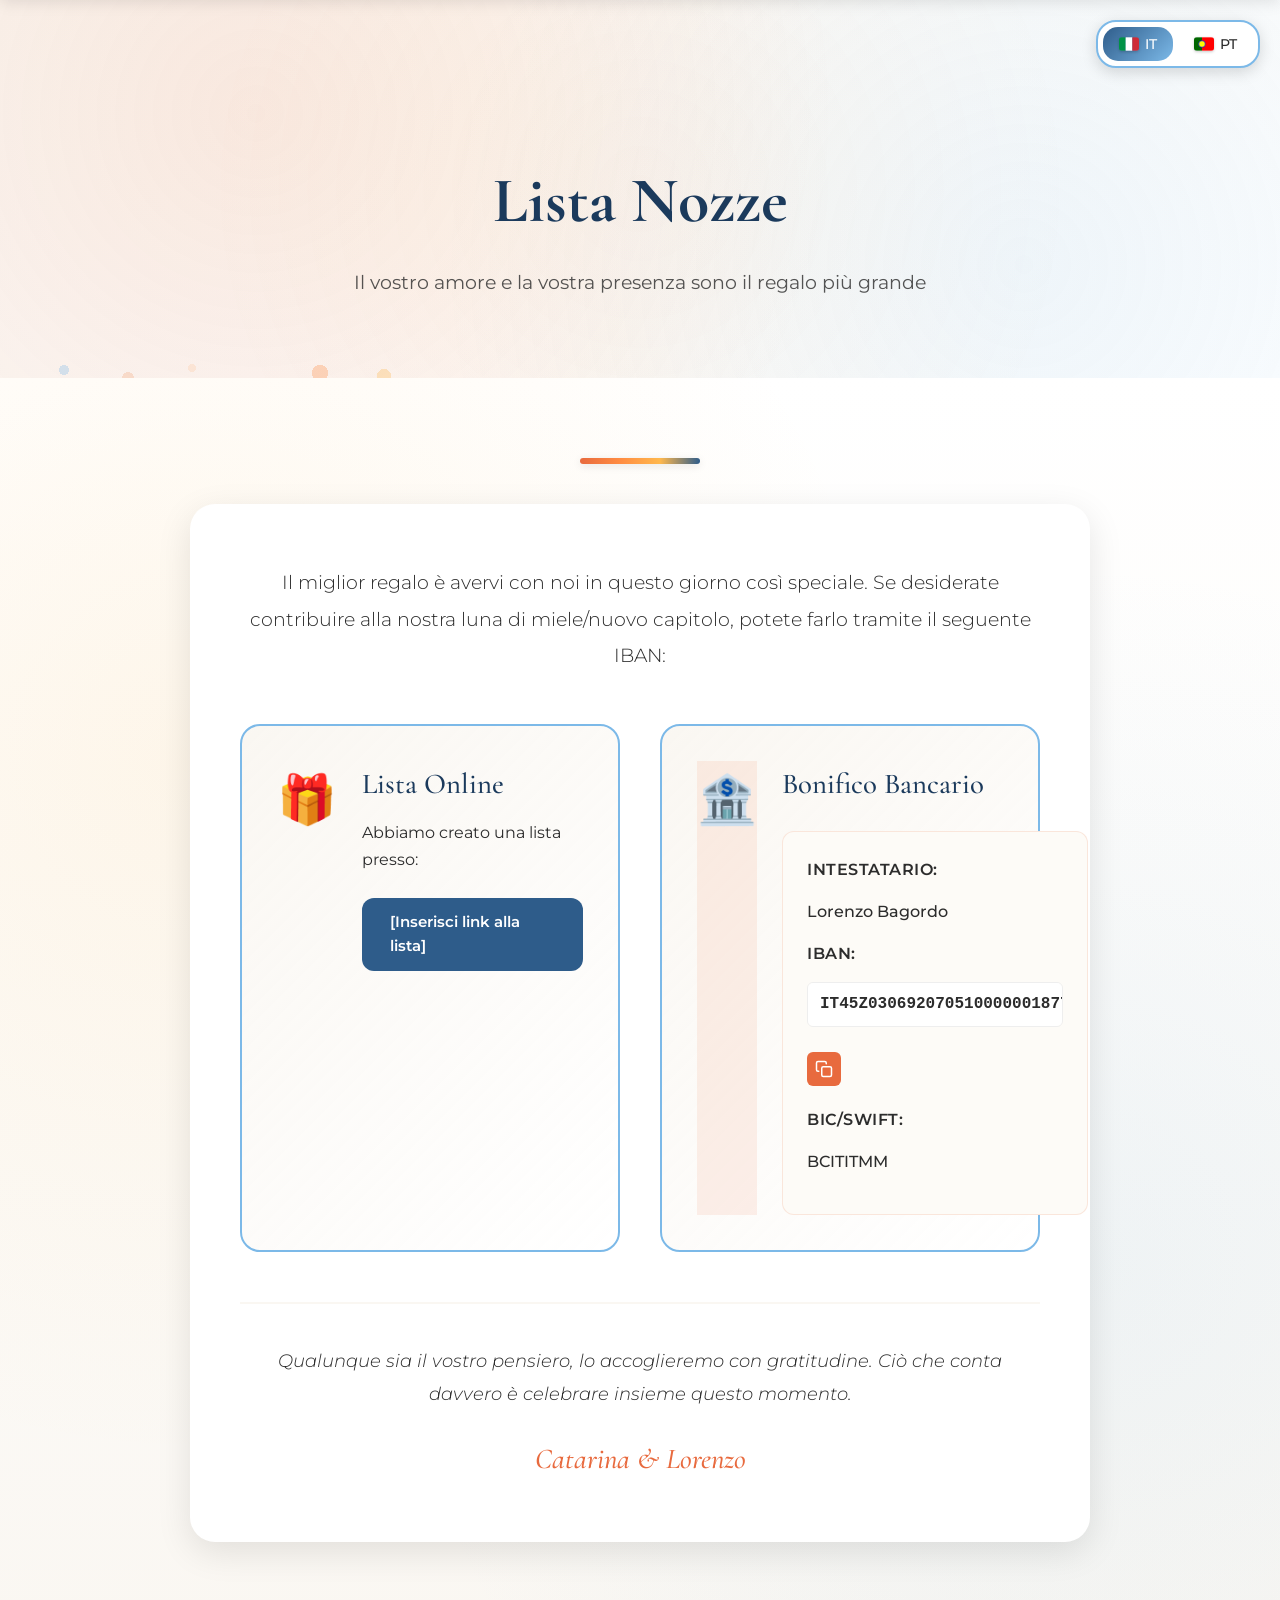
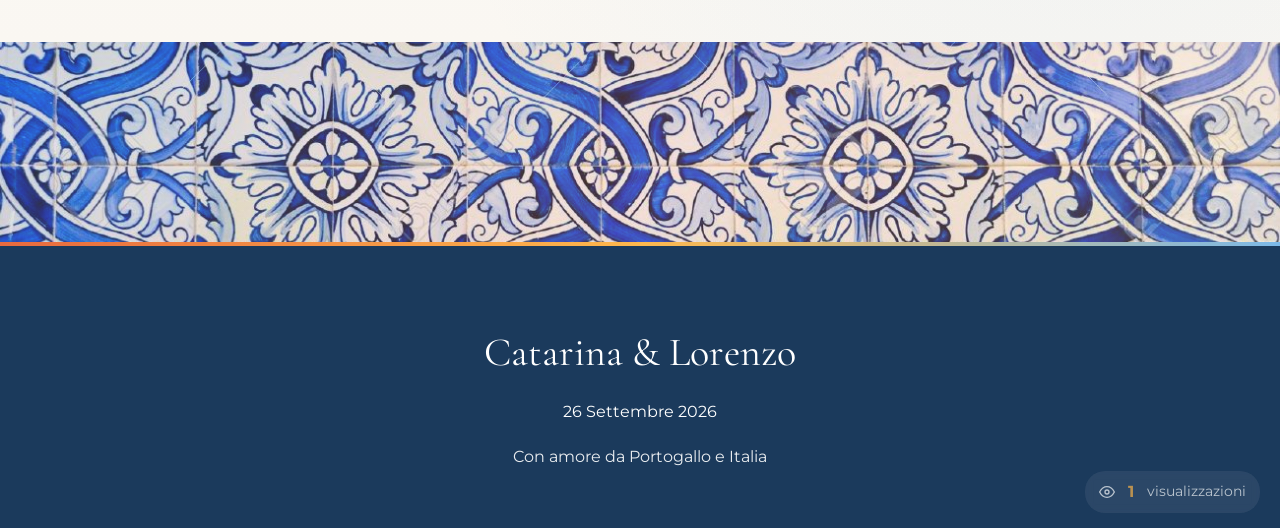
==== commit 012eb3b0: "Aggiunta sezione IBAN con tasto copia e nuovo messaggio" ====
--- a/lista-nozze.html
+++ b/lista-nozze.html
@@ -1,5 +1,6 @@
 <!DOCTYPE html>
 <html lang="it">
+
 <head>
     <meta charset="UTF-8">
     <meta name="viewport" content="width=device-width, initial-scale=1.0">
@@ -22,24 +23,27 @@
     <link rel="stylesheet" href="style.css">
     <link rel="preconnect" href="https://fonts.googleapis.com">
     <link rel="preconnect" href="https://fonts.gstatic.com" crossorigin>
-    <link href="https://fonts.googleapis.com/css2?family=Allura&family=Cinzel:wght@400;600&family=Cormorant+Garamond:wght@300;400;600&family=Crimson+Text:wght@400;600&family=Dancing+Script:wght@400;600&family=Great+Vibes&family=Italiana&family=Josefin+Sans:wght@300;400;600&family=Julius+Sans+One&family=Libre+Baskerville:wght@400;700&family=Lora:wght@400;600&family=Montserrat:wght@300;400;500;600&family=Parisienne&family=Playfair+Display:wght@400;600;700&family=Poiret+One&family=Poppins:wght@300;400;600&family=Quicksand:wght@400;600&family=Raleway:wght@300;400;600&display=swap" rel="stylesheet">
+    <link
+        href="https://fonts.googleapis.com/css2?family=Allura&family=Cinzel:wght@400;600&family=Cormorant+Garamond:wght@300;400;600&family=Crimson+Text:wght@400;600&family=Dancing+Script:wght@400;600&family=Great+Vibes&family=Italiana&family=Josefin+Sans:wght@300;400;600&family=Julius+Sans+One&family=Libre+Baskerville:wght@400;700&family=Lora:wght@400;600&family=Montserrat:wght@300;400;500;600&family=Parisienne&family=Playfair+Display:wght@400;600;700&family=Poiret+One&family=Poppins:wght@300;400;600&family=Quicksand:wght@400;600&family=Raleway:wght@300;400;600&display=swap"
+        rel="stylesheet">
 </head>
+
 <body>
     <!-- Language Toggle -->
     <div class="language-toggle">
         <button onclick="changeLanguage('it')" id="lang-it" class="active">
             <svg class="flag-icon" viewBox="0 0 3 2" xmlns="http://www.w3.org/2000/svg">
-                <rect width="1" height="2" fill="#009246"/>
-                <rect x="1" width="1" height="2" fill="#fff"/>
-                <rect x="2" width="1" height="2" fill="#ce2b37"/>
+                <rect width="1" height="2" fill="#009246" />
+                <rect x="1" width="1" height="2" fill="#fff" />
+                <rect x="2" width="1" height="2" fill="#ce2b37" />
             </svg>
             IT
         </button>
         <button onclick="changeLanguage('pt')" id="lang-pt">
             <svg class="flag-icon" viewBox="0 0 3 2" xmlns="http://www.w3.org/2000/svg">
-                <rect width="1.2" height="2" fill="#006600"/>
-                <rect x="1.2" width="1.8" height="2" fill="#FF0000"/>
-                <circle cx="1.2" cy="1" r="0.5" fill="#FFFF00" stroke="#0000FF" stroke-width="0.1"/>
+                <rect width="1.2" height="2" fill="#006600" />
+                <rect x="1.2" width="1.8" height="2" fill="#FF0000" />
+                <circle cx="1.2" cy="1" r="0.5" fill="#FFFF00" stroke="#0000FF" stroke-width="0.1" />
             </svg>
             PT
         </button>
@@ -48,7 +52,8 @@
     <!-- Navigation -->
     <nav id="navbar" class="visible">
         <div class="navbar-admin-section">
-            <button id="admin-mode-btn" class="admin-mode-button" data-it="Admin Mode" data-pt="Modo Admin">Admin Mode</button>
+            <button id="admin-mode-btn" class="admin-mode-button" data-it="Admin Mode" data-pt="Modo Admin">Admin
+                Mode</button>
             <button id="admin-help-btn" class="admin-help-button" aria-label="Admin mode help">?</button>
         </div>
         <ul>
@@ -56,7 +61,8 @@
             <li><a href="localita.html" data-it="Località" data-pt="Localidades">Località</a></li>
             <li><a href="programma.html" data-it="Programma" data-pt="Programa">Programma</a></li>
             <li><a href="storia.html" data-it="La Nostra Storia" data-pt="Nossa História">La Nostra Storia</a></li>
-            <li><a href="lista-nozze.html" class="active" data-it="Lista Nozze" data-pt="Lista de Presentes">Lista Nozze</a></li>
+            <li><a href="lista-nozze.html" class="active" data-it="Lista Nozze" data-pt="Lista de Presentes">Lista
+                    Nozze</a></li>
         </ul>
     </nav>
 
@@ -68,29 +74,43 @@
             <div class="admin-help-section">
                 <h4 data-it="Come Attivare" data-pt="Como Ativar">Come Attivare</h4>
                 <ul>
-                    <li data-it="Clicca il pulsante &quot;Admin Mode&quot;" data-pt="Clica no botão &quot;Modo Admin&quot;">Clicca il pulsante "Admin Mode"</li>
-                    <li data-it="Oppure premi Ctrl + Alt + A" data-pt="Ou prime Ctrl + Alt + A">Oppure premi <kbd>Ctrl</kbd> + <kbd>Alt</kbd> + <kbd>A</kbd></li>
+                    <li data-it="Clicca il pulsante &quot;Admin Mode&quot;"
+                        data-pt="Clica no botão &quot;Modo Admin&quot;">Clicca il pulsante "Admin Mode"</li>
+                    <li data-it="Oppure premi Ctrl + Alt + A" data-pt="Ou prime Ctrl + Alt + A">Oppure premi
+                        <kbd>Ctrl</kbd> + <kbd>Alt</kbd> + <kbd>A</kbd></li>
                 </ul>
             </div>
             <div class="admin-help-section">
                 <h4 data-it="Cosa Puoi Fare" data-pt="O Que Podes Fazer">Cosa Puoi Fare</h4>
                 <ul>
-                    <li data-it="✏️ Modificare testi con editor ricco" data-pt="✏️ Editar textos com editor rico">✏️ Modificare testi con editor ricco</li>
-                    <li data-it="🎨 Cambiare stili (font, colori, dimensioni)" data-pt="🎨 Mudar estilos (fontes, cores, tamanhos)">🎨 Cambiare stili (font, colori, dimensioni)</li>
-                    <li data-it="🖼️ Caricare e modificare immagini" data-pt="🖼️ Carregar e editar imagens">🖼️ Caricare e modificare immagini</li>
-                    <li data-it="🎠 Gestire carousel e gallerie" data-pt="🎠 Gerir carrosséis e galerias">🎠 Gestire carousel e gallerie</li>
-                    <li data-it="📅 Modificare la timeline del programma" data-pt="📅 Editar a timeline do programa">📅 Modificare la timeline del programma</li>
+                    <li data-it="✏️ Modificare testi con editor ricco" data-pt="✏️ Editar textos com editor rico">✏️
+                        Modificare testi con editor ricco</li>
+                    <li data-it="🎨 Cambiare stili (font, colori, dimensioni)"
+                        data-pt="🎨 Mudar estilos (fontes, cores, tamanhos)">🎨 Cambiare stili (font, colori,
+                        dimensioni)</li>
+                    <li data-it="🖼️ Caricare e modificare immagini" data-pt="🖼️ Carregar e editar imagens">🖼️
+                        Caricare e modificare immagini</li>
+                    <li data-it="🎠 Gestire carousel e gallerie" data-pt="🎠 Gerir carrosséis e galerias">🎠 Gestire
+                        carousel e gallerie</li>
+                    <li data-it="📅 Modificare la timeline del programma" data-pt="📅 Editar a timeline do programa">📅
+                        Modificare la timeline del programma</li>
                 </ul>
             </div>
-            <p class="admin-help-note" data-it="Tasto destro sugli elementi per il menu di modifica" data-pt="Clique direito nos elementos para o menu de edição">Tasto destro sugli elementi per il menu di modifica</p>
+            <p class="admin-help-note" data-it="Tasto destro sugli elementi per il menu di modifica"
+                data-pt="Clique direito nos elementos para o menu de edição">Tasto destro sugli elementi per il menu di
+                modifica</p>
         </div>
     </div>
 
     <!-- Page Header -->
     <section class="page-header">
         <div class="container">
-            <h1 class="editable-text" data-style-editable data-it="Lista Nozze" data-pt="Lista de Presentes">Lista Nozze</h1>
-            <p class="editable-paragraph" data-style-editable data-text-id="lista-subtitle" data-it="Il vostro amore e la vostra presenza sono il regalo più grande" data-pt="O vosso amor e a vossa presença são o melhor presente">Il vostro amore e la vostra presenza sono il regalo più grande</p>
+            <h1 class="editable-text" data-style-editable data-it="Lista Nozze" data-pt="Lista de Presentes">Lista Nozze
+            </h1>
+            <p class="editable-paragraph" data-style-editable data-text-id="lista-subtitle"
+                data-it="Il vostro amore e la vostra presenza sono il regalo più grande"
+                data-pt="O vosso amor e a vossa presença são o melhor presente">Il vostro amore e la vostra presenza
+                sono il regalo più grande</p>
         </div>
     </section>
 
@@ -103,8 +123,11 @@
                 <!-- Messaggio Principale -->
                 <div class="lista-message">
                     <p class="editable-paragraph message-text" data-style-editable data-text-id="lista-message">
-                        <span data-it="Cari amici e famiglia, la cosa più preziosa per noi è condividere questo giorno speciale con voi. Se desiderate farci un dono, di seguito trovate alcune idee." data-pt="Queridos amigos e família, o mais precioso para nós é partilhar este dia especial convosco. Se desejam oferecer-nos um presente, abaixo encontram algumas ideias.">
-                        Cari amici e famiglia, la cosa più preziosa per noi è condividere questo giorno speciale con voi. Se desiderate farci un dono, di seguito trovate alcune idee.
+                        <span
+                            data-it="Il miglior regalo è avervi con noi in questo giorno così speciale. Se desiderate contribuire alla nostra luna di miele/nuovo capitolo, potete farlo tramite il seguente IBAN:"
+                            data-pt="O melhor presente é ter-vos connosco neste dia tão especial. Se desejarem contribuir para a nossa lua de mel/novo capítulo, podem fazê-lo através do seguinte IBAN:">
+                            Il miglior regalo è avervi con noi in questo giorno così speciale. Se desiderate contribuire
+                            alla nostra luna di miele/nuovo capitolo, potete farlo tramite il seguente IBAN:
                         </span>
                     </p>
                 </div>
@@ -116,28 +139,49 @@
                     <div class="option-item">
                         <div class="option-icon">🎁</div>
                         <div class="option-content">
-                            <h3 class="editable-text" data-style-editable data-text-id="option1-title" data-it="Lista Online" data-pt="Lista Online">Lista Online</h3>
+                            <h3 class="editable-text" data-style-editable data-text-id="option1-title"
+                                data-it="Lista Online" data-pt="Lista Online">Lista Online</h3>
                             <p class="editable-paragraph" data-style-editable data-text-id="option1-desc">
                                 <span data-it="Abbiamo creato una lista presso:" data-pt="Criámos uma lista em:">
-                                Abbiamo creato una lista presso:
+                                    Abbiamo creato una lista presso:
                                 </span>
                             </p>
-                            <a href="#" class="btn-lista editable-text" data-style-editable data-text-id="option1-link" target="_blank" data-it="[Inserisci link alla lista]" data-pt="[Insere link para lista]">[Inserisci link alla lista]</a>
+                            <a href="#" class="btn-lista editable-text" data-style-editable data-text-id="option1-link"
+                                target="_blank" data-it="[Inserisci link alla lista]"
+                                data-pt="[Insere link para lista]">[Inserisci link alla lista]</a>
                         </div>
                     </div>
 
-                    <!-- Opzione 2: Contatto -->
-                    <div class="option-item">
-                        <div class="option-icon">💌</div>
+                    <!-- Opzione 2: IBAN / Bonifico -->
+                    <div class="option-item iban-card">
+                        <div class="option-icon">🏦</div>
                         <div class="option-content">
-                            <h3 class="editable-text" data-style-editable data-text-id="option2-title" data-it="Contattateci" data-pt="Contactem-nos">Contattateci</h3>
-                            <p class="editable-paragraph" data-style-editable data-text-id="option2-desc">
-                                <span data-it="Per informazioni o preferenze particolari:" data-pt="Para informações ou preferências particulares:">
-                                Per informazioni o preferenze particolari:
-                                </span>
-                            </p>
-                            <p class="contact-detail editable-paragraph" data-style-editable data-text-id="contact-email">📧 email@esempio.com</p>
-                            <p class="contact-detail editable-paragraph" data-style-editable data-text-id="contact-phone">📱 +39 123 456 7890</p>
+                            <h3 class="editable-text" data-style-editable data-text-id="iban-title"
+                                data-it="Bonifico Bancario" data-pt="Transferência Bancária">Bonifico Bancario</h3>
+
+                            <div class="iban-details">
+                                <p class="iban-label" data-it="Intestatario:" data-pt="Beneficiário:">Intestatario:</p>
+                                <p class="iban-value selection-enabled">Lorenzo Bagordo</p>
+
+                                <p class="iban-label">IBAN:</p>
+                                <div class="iban-row">
+                                    <p class="iban-code selection-enabled" id="iban-text">IT45Z0306920705100000018778
+                                    </p>
+                                    <button class="copy-btn" onclick="copyToClipboard('IT45Z0306920705100000018778')"
+                                        aria-label="Copia IBAN">
+                                        <svg width="18" height="18" viewBox="0 0 24 24" fill="none"
+                                            stroke="currentColor" stroke-width="2" stroke-linecap="round"
+                                            stroke-linejoin="round">
+                                            <rect x="9" y="9" width="13" height="13" rx="2" ry="2"></rect>
+                                            <path d="M5 15H4a2 2 0 0 1-2-2V4a2 2 0 0 1 2-2h9a2 2 0 0 1 2 2v1"></path>
+                                        </svg>
+                                        <span class="tooltip" data-it="Copia" data-pt="Copiar">Copia</span>
+                                    </button>
+                                </div>
+
+                                <p class="iban-label">BIC/SWIFT:</p>
+                                <p class="iban-value selection-enabled">BCITITMM</p>
+                            </div>
                         </div>
                     </div>
 
@@ -146,11 +190,15 @@
                 <!-- Messaggio di Chiusura -->
                 <div class="lista-closing">
                     <p class="editable-paragraph closing-text" data-style-editable data-text-id="lista-closing">
-                        <span data-it="Qualunque sia il vostro pensiero, lo accoglieremo con gratitudine. Ciò che conta davvero è celebrare insieme questo momento." data-pt="Seja qual for o vosso pensamento, acolhemo-lo com gratidão. O que realmente importa é celebrar juntos este momento.">
-                        Qualunque sia il vostro pensiero, lo accoglieremo con gratitudine. Ciò che conta davvero è celebrare insieme questo momento.
+                        <span
+                            data-it="Qualunque sia il vostro pensiero, lo accoglieremo con gratitudine. Ciò che conta davvero è celebrare insieme questo momento."
+                            data-pt="Seja qual for o vosso pensamento, acolhemo-lo com gratidão. O que realmente importa é celebrar juntos este momento.">
+                            Qualunque sia il vostro pensiero, lo accoglieremo con gratitudine. Ciò che conta davvero è
+                            celebrare insieme questo momento.
                         </span>
                     </p>
-                    <p class="signature-simple editable-paragraph" data-style-editable data-text-id="lista-signature" data-it="Catarina & Lorenzo" data-pt="Catarina & Lorenzo">Catarina & Lorenzo</p>
+                    <p class="signature-simple editable-paragraph" data-style-editable data-text-id="lista-signature"
+                        data-it="Catarina & Lorenzo" data-pt="Catarina & Lorenzo">Catarina & Lorenzo</p>
                 </div>
 
             </div>
@@ -159,14 +207,16 @@
 
     <!-- Decorazione Azulejos -->
     <div class="azulejos-decoration">
-        <img class="editable-image" data-image-id="lista-azulejos" src="foto-piastrelle-azulejos.jpg" alt="Piastrelle Azulejos Portoghesi Tradizionali" loading="lazy">
+        <img class="editable-image" data-image-id="lista-azulejos" src="foto-piastrelle-azulejos.jpg"
+            alt="Piastrelle Azulejos Portoghesi Tradizionali" loading="lazy">
     </div>
 
     <!-- Footer -->
     <footer class="editable-footer" data-style-editable data-footer-editable>
         <p class="editable-paragraph" data-style-editable>Catarina & Lorenzo</p>
         <p class="editable-paragraph" data-style-editable>26 Settembre 2026</p>
-        <p class="footer-note editable-paragraph" data-style-editable data-it="Con amore da Portogallo e Italia" data-pt="Com amor de Portugal e Itália">Con amore da Portogallo e Italia</p>
+        <p class="footer-note editable-paragraph" data-style-editable data-it="Con amore da Portogallo e Italia"
+            data-pt="Com amor de Portugal e Itália">Con amore da Portogallo e Italia</p>
 
         <!-- View Counter -->
         <div class="view-counter">
@@ -182,4 +232,5 @@
     <script src="script.js"></script>
     <script src="admin-advanced.js"></script>
 </body>
-</html>
+
+</html>
--- a/style.css
+++ b/style.css
@@ -39,7 +39,11 @@
 }
 
 /* Prevent horizontal overflow on all elements */
-img, video, iframe, embed, object {
+img,
+video,
+iframe,
+embed,
+object {
     max-width: 100%;
     height: auto;
 }
@@ -50,8 +54,15 @@
 }
 
 /* Allow specific elements to be full width */
-html, body, .hero, .hero-carousel-bg, .carousel-overlay,
-.location-header, .location-carousel-bg, section, footer {
+html,
+body,
+.hero,
+.hero-carousel-bg,
+.carousel-overlay,
+.location-header,
+.location-carousel-bg,
+section,
+footer {
     max-width: none;
 }
 
@@ -66,7 +77,7 @@
     background: var(--white);
     padding: 5px;
     border-radius: 20px;
-    box-shadow: 0 4px 15px rgba(0,0,0,0.15);
+    box-shadow: 0 4px 15px rgba(0, 0, 0, 0.15);
     border: 2px solid var(--azul-light);
 }
 
@@ -90,7 +101,7 @@
     width: 20px;
     height: 14px;
     border-radius: 3px;
-    box-shadow: 0 1px 3px rgba(0,0,0,0.2);
+    box-shadow: 0 1px 3px rgba(0, 0, 0, 0.2);
     flex-shrink: 0;
 }
 
@@ -113,7 +124,7 @@
     backdrop-filter: blur(15px);
     z-index: 999;
     padding: 15px 0;
-    box-shadow: 0 3px 15px rgba(0,0,0,0.1);
+    box-shadow: 0 3px 15px rgba(0, 0, 0, 0.1);
     border-bottom: 3px solid transparent;
     border-image: linear-gradient(90deg, var(--terracotta), var(--azul-primary), var(--gold)) 1;
     transform: translateY(-100%);
@@ -344,7 +355,7 @@
     background: linear-gradient(90deg, var(--terracotta), var(--orange), var(--gold), var(--azul-primary));
     margin: 0 auto 40px;
     border-radius: 3px;
-    box-shadow: 0 2px 8px rgba(0,0,0,0.1);
+    box-shadow: 0 2px 8px rgba(0, 0, 0, 0.1);
 }
 
 .azulejo-corner {
@@ -436,7 +447,7 @@
     margin: 0 0 20px 0;
     padding: 0;
     letter-spacing: 0;
-    text-shadow: 2px 2px 4px rgba(0,0,0,0.05);
+    text-shadow: 2px 2px 4px rgba(0, 0, 0, 0.05);
     white-space: nowrap;
 }
 
@@ -472,7 +483,7 @@
     background: rgba(255, 255, 255, 0.95);
     backdrop-filter: blur(10px);
     border-radius: 18px;
-    box-shadow: 0 8px 30px rgba(0,0,0,0.12);
+    box-shadow: 0 8px 30px rgba(0, 0, 0, 0.12);
     flex: 1;
     min-width: 0;
     max-width: 140px;
@@ -483,7 +494,7 @@
 
 .countdown-item:hover {
     transform: translateY(-5px);
-    box-shadow: 0 12px 35px rgba(0,0,0,0.18);
+    box-shadow: 0 12px 35px rgba(0, 0, 0, 0.18);
     border-color: var(--gold);
 }
 
@@ -523,12 +534,19 @@
 }
 
 @keyframes bounce {
-    0%, 20%, 50%, 80%, 100% {
+
+    0%,
+    20%,
+    50%,
+    80%,
+    100% {
         transform: translateX(-50%) translateY(0);
     }
+
     40% {
         transform: translateX(-50%) translateY(-10px);
     }
+
     60% {
         transform: translateX(-50%) translateY(-5px);
     }
@@ -580,8 +598,44 @@
 }
 
 .storia-content {
+    max-width: 1200px;
+    margin: 0 auto;
+}
+
+.storia-single-card {
+    background: var(--white);
+    padding: 60px 40px;
+    border-radius: 20px;
+    box-shadow: 0 15px 50px rgba(0, 0, 0, 0.1);
+    max-width: 1100px;
+    margin: 0 auto;
+    position: relative;
+    text-align: center;
+    border: 1px solid rgba(232, 106, 62, 0.1);
+}
+
+.storia-single-card::before {
+    content: '❦';
+    display: block;
+    font-size: 2rem;
+    color: var(--terracotta);
+    margin-bottom: 30px;
+    opacity: 0.6;
+}
+
+.storia-single-card p.editable-paragraph {
+    font-size: 1.15rem;
+    /* Aggiustato a 1.15rem come richiesto */
+    line-height: 2;
+    color: var(--dark);
+    text-align: justify;
+    text-align-last: center;
     max-width: 900px;
-    margin: 0 auto;
+    /* Limite per evitare righe troppo lunghe che rompono la giustificazione */
+    margin-left: auto;
+    margin-right: auto;
+    text-wrap: pretty;
+    /* Migliore del balance per il giustificato */
 }
 
 .storia-chapter {
@@ -590,7 +644,7 @@
     background: var(--white);
     border-radius: 20px;
     border-left: 6px solid var(--terracotta);
-    box-shadow: 0 8px 25px rgba(0,0,0,0.08);
+    box-shadow: 0 8px 25px rgba(0, 0, 0, 0.08);
     transition: all 0.3s ease;
     position: relative;
     overflow: hidden;
@@ -614,7 +668,7 @@
 
 .storia-chapter:hover {
     transform: translateX(15px);
-    box-shadow: 0 12px 35px rgba(0,0,0,0.12);
+    box-shadow: 0 12px 35px rgba(0, 0, 0, 0.12);
     border-left-color: var(--orange);
 }
 
@@ -651,7 +705,7 @@
     background: var(--white);
     padding: 45px;
     border-radius: 25px;
-    box-shadow: 0 12px 35px rgba(0,0,0,0.12);
+    box-shadow: 0 12px 35px rgba(0, 0, 0, 0.12);
     position: relative;
     overflow: hidden;
     transition: all 0.3s ease;
@@ -670,7 +724,7 @@
 
 .evento-card:hover {
     transform: translateY(-12px);
-    box-shadow: 0 18px 45px rgba(0,0,0,0.18);
+    box-shadow: 0 18px 45px rgba(0, 0, 0, 0.18);
     border-color: var(--azul-light);
 }
 
@@ -729,12 +783,12 @@
 }
 
 .map-container iframe {
-    box-shadow: 0 6px 20px rgba(0,0,0,0.15);
+    box-shadow: 0 6px 20px rgba(0, 0, 0, 0.15);
     transition: all 0.3s ease;
 }
 
 .map-container iframe:hover {
-    box-shadow: 0 10px 30px rgba(0,0,0,0.25);
+    box-shadow: 0 10px 30px rgba(0, 0, 0, 0.25);
 }
 
 .btn-map {
@@ -822,13 +876,13 @@
     padding: 35px;
     border-radius: 20px;
     transition: all 0.3s ease;
-    box-shadow: 0 6px 20px rgba(0,0,0,0.08);
+    box-shadow: 0 6px 20px rgba(0, 0, 0, 0.08);
     border: 2px solid transparent;
 }
 
 .logistica-item:hover {
     transform: translateY(-8px);
-    box-shadow: 0 12px 30px rgba(0,0,0,0.12);
+    box-shadow: 0 12px 30px rgba(0, 0, 0, 0.12);
     border-color: var(--terracotta-light);
 }
 
@@ -909,7 +963,7 @@
     background: var(--terracotta);
     border: 4px solid var(--white);
     border-radius: 50%;
-    box-shadow: 0 0 0 3px var(--terracotta), 0 3px 10px rgba(0,0,0,0.2);
+    box-shadow: 0 0 0 3px var(--terracotta), 0 3px 10px rgba(0, 0, 0, 0.2);
     display: flex;
     align-items: center;
     justify-content: center;
@@ -935,14 +989,14 @@
     background: var(--white);
     padding: 30px;
     border-radius: 18px;
-    box-shadow: 0 8px 25px rgba(0,0,0,0.1);
+    box-shadow: 0 8px 25px rgba(0, 0, 0, 0.1);
     margin-left: 30px;
     border: 2px solid var(--cream);
     transition: all 0.3s ease;
 }
 
 .timeline-content:hover {
-    box-shadow: 0 12px 35px rgba(0,0,0,0.15);
+    box-shadow: 0 12px 35px rgba(0, 0, 0, 0.15);
     border-color: var(--peach);
     transform: translateX(10px);
 }
@@ -988,7 +1042,7 @@
     background: var(--white);
     padding: 35px;
     border-radius: 20px;
-    box-shadow: 0 10px 30px rgba(0,0,0,0.12);
+    box-shadow: 0 10px 30px rgba(0, 0, 0, 0.12);
     border: 3px solid var(--cream);
     transition: all 0.4s ease;
 }
@@ -1003,7 +1057,7 @@
 
 .timeline-zigzag-content:hover {
     transform: translateY(-8px);
-    box-shadow: 0 15px 40px rgba(0,0,0,0.18);
+    box-shadow: 0 15px 40px rgba(0, 0, 0, 0.18);
     border-color: var(--gold);
 }
 
@@ -1036,13 +1090,13 @@
     flex: 1;
     overflow: hidden;
     border-radius: 20px;
-    box-shadow: 0 12px 35px rgba(0,0,0,0.15);
+    box-shadow: 0 12px 35px rgba(0, 0, 0, 0.15);
     transition: all 0.4s ease;
 }
 
 .timeline-zigzag-image:hover {
     transform: scale(1.05);
-    box-shadow: 0 15px 45px rgba(0,0,0,0.25);
+    box-shadow: 0 15px 45px rgba(0, 0, 0, 0.25);
 }
 
 .timeline-zigzag-image img {
@@ -1054,6 +1108,7 @@
 
 /* Responsive Timeline Zig-Zag */
 @media (max-width: 768px) {
+
     .timeline-zigzag-item.left,
     .timeline-zigzag-item.right {
         flex-direction: column;
@@ -1090,14 +1145,14 @@
     overflow: hidden;
     border-radius: 20px;
     aspect-ratio: 1;
-    box-shadow: 0 8px 25px rgba(0,0,0,0.12);
+    box-shadow: 0 8px 25px rgba(0, 0, 0, 0.12);
     transition: all 0.3s ease;
     border: 4px solid var(--white);
 }
 
 .gallery-item:hover {
     transform: scale(1.08) rotate(2deg);
-    box-shadow: 0 15px 40px rgba(0,0,0,0.2);
+    box-shadow: 0 15px 40px rgba(0, 0, 0, 0.2);
     z-index: 10;
 }
 
@@ -1120,7 +1175,7 @@
     color: var(--white);
     font-family: var(--font-serif);
     font-size: 1.8rem;
-    text-shadow: 0 3px 6px rgba(0,0,0,0.3);
+    text-shadow: 0 3px 6px rgba(0, 0, 0, 0.3);
     font-weight: 600;
 }
 
@@ -1158,7 +1213,7 @@
     background: var(--white);
     padding: 45px;
     border-radius: 25px;
-    box-shadow: 0 20px 50px rgba(0,0,0,0.25);
+    box-shadow: 0 20px 50px rgba(0, 0, 0, 0.25);
     border: 3px solid rgba(255, 255, 255, 0.8);
 }
 
@@ -1386,7 +1441,7 @@
     text-align: center;
 }
 
-.regali-content > p {
+.regali-content>p {
     font-size: 1.15rem;
     line-height: 1.9;
     margin-bottom: 40px;
@@ -1398,7 +1453,7 @@
     padding: 45px;
     border-radius: 25px;
     border: 3px solid var(--terracotta-light);
-    box-shadow: 0 10px 30px rgba(0,0,0,0.1);
+    box-shadow: 0 10px 30px rgba(0, 0, 0, 0.1);
 }
 
 .regali-box h3 {
@@ -1419,7 +1474,7 @@
     margin: 25px 0;
     transition: all 0.3s ease;
     font-weight: 600;
-    box-shadow: 0 4px 15px rgba(0,0,0,0.1);
+    box-shadow: 0 4px 15px rgba(0, 0, 0, 0.1);
 }
 
 .email-link:hover {
@@ -1442,7 +1497,7 @@
     height: 200px;
     overflow: hidden;
     position: relative;
-    box-shadow: inset 0 20px 40px rgba(0,0,0,0.1), inset 0 -20px 40px rgba(0,0,0,0.1);
+    box-shadow: inset 0 20px 40px rgba(0, 0, 0, 0.1), inset 0 -20px 40px rgba(0, 0, 0, 0.1);
 }
 
 .azulejos-decoration::before {
@@ -1453,9 +1508,9 @@
     right: 0;
     bottom: 0;
     background: linear-gradient(135deg,
-        rgba(46, 92, 138, 0.15) 0%,
-        rgba(232, 106, 62, 0.15) 50%,
-        rgba(255, 184, 77, 0.15) 100%);
+            rgba(46, 92, 138, 0.15) 0%,
+            rgba(232, 106, 62, 0.15) 50%,
+            rgba(255, 184, 77, 0.15) 100%);
     z-index: 1;
     pointer-events: none;
 }
@@ -1843,7 +1898,7 @@
     font-size: clamp(3rem, 7vw, 5rem);
     color: var(--azul-navy);
     margin-bottom: 15px;
-    text-shadow: 0 2px 10px rgba(255,255,255,0.8), 0 0 30px rgba(255,255,255,0.6);
+    text-shadow: 0 2px 10px rgba(255, 255, 255, 0.8), 0 0 30px rgba(255, 255, 255, 0.6);
 }
 
 /* Removed ::before line for cleaner location header */
@@ -1852,7 +1907,7 @@
     font-size: 1.3rem;
     color: var(--dark);
     opacity: 1;
-    text-shadow: 0 1px 8px rgba(255,255,255,0.8);
+    text-shadow: 0 1px 8px rgba(255, 255, 255, 0.8);
 }
 
 /* Location Carousel Indicators */
@@ -1903,7 +1958,7 @@
 .carousel-track-container {
     overflow: hidden;
     border-radius: 25px;
-    box-shadow: 0 15px 50px rgba(0,0,0,0.2);
+    box-shadow: 0 15px 50px rgba(0, 0, 0, 0.2);
 }
 
 .carousel-track {
@@ -1937,7 +1992,7 @@
     cursor: pointer;
     z-index: 10;
     transition: all 0.3s ease;
-    box-shadow: 0 5px 20px rgba(0,0,0,0.15);
+    box-shadow: 0 5px 20px rgba(0, 0, 0, 0.15);
     display: flex;
     align-items: center;
     justify-content: center;
@@ -2025,7 +2080,7 @@
     border-radius: 25px;
     text-decoration: none;
     color: var(--dark);
-    box-shadow: 0 10px 30px rgba(0,0,0,0.1);
+    box-shadow: 0 10px 30px rgba(0, 0, 0, 0.1);
     transition: all 0.3s ease;
     border: 3px solid transparent;
     text-align: center;
@@ -2045,7 +2100,7 @@
 
 .link-card:hover {
     transform: translateY(-10px);
-    box-shadow: 0 20px 45px rgba(0,0,0,0.15);
+    box-shadow: 0 20px 45px rgba(0, 0, 0, 0.15);
     border-color: var(--azul-light);
 }
 
@@ -2219,7 +2274,7 @@
     height: 100%;
     background:
         /* Vignette sfumata ai bordi */
-        radial-gradient(ellipse at center, transparent 30%, rgba(0,0,0,0.1) 100%),
+        radial-gradient(ellipse at center, transparent 30%, rgba(0, 0, 0, 0.1) 100%),
         /* Gradient dal basso */
         linear-gradient(to bottom, rgba(250, 247, 242, 0.15) 0%, rgba(250, 247, 242, 0.35) 50%, rgba(250, 247, 242, 0.55) 100%),
         /* Gradient dall'alto */
@@ -2249,7 +2304,7 @@
     cursor: pointer;
     z-index: 20;
     transition: all 0.3s ease;
-    box-shadow: 0 8px 30px rgba(0,0,0,0.25);
+    box-shadow: 0 8px 30px rgba(0, 0, 0, 0.25);
     display: flex;
     align-items: center;
     justify-content: center;
@@ -2291,13 +2346,13 @@
     cursor: pointer;
     transition: all 0.3s ease;
     border: 2px solid rgba(255, 255, 255, 0.8);
-    box-shadow: 0 2px 8px rgba(0,0,0,0.2);
+    box-shadow: 0 2px 8px rgba(0, 0, 0, 0.2);
 }
 
 .hero-carousel-indicator.active {
     background: var(--white);
     transform: scale(1.4);
-    box-shadow: 0 3px 12px rgba(0,0,0,0.3);
+    box-shadow: 0 3px 12px rgba(0, 0, 0, 0.3);
 }
 
 .hero-carousel-indicator:hover {
@@ -2314,15 +2369,15 @@
 
 /* Testi hero più leggibili */
 .names {
-    text-shadow: 0 4px 12px rgba(0,0,0,0.15), 0 2px 4px rgba(255,255,255,0.8) !important;
+    text-shadow: 0 4px 12px rgba(0, 0, 0, 0.15), 0 2px 4px rgba(255, 255, 255, 0.8) !important;
 }
 
 .date {
-    text-shadow: 0 2px 8px rgba(0,0,0,0.1), 0 1px 2px rgba(255,255,255,0.6) !important;
+    text-shadow: 0 2px 8px rgba(0, 0, 0, 0.1), 0 1px 2px rgba(255, 255, 255, 0.6) !important;
 }
 
 .location {
-    text-shadow: 0 2px 6px rgba(0,0,0,0.1), 0 1px 2px rgba(255,255,255,0.5) !important;
+    text-shadow: 0 2px 6px rgba(0, 0, 0, 0.1), 0 1px 2px rgba(255, 255, 255, 0.5) !important;
 }
 
 /* Responsive Hero Carousel */
@@ -4054,13 +4109,27 @@
 }
 
 @keyframes slideInRight {
-    from { transform: translateX(400px); opacity: 0; }
-    to { transform: translateX(0); opacity: 1; }
+    from {
+        transform: translateX(400px);
+        opacity: 0;
+    }
+
+    to {
+        transform: translateX(0);
+        opacity: 1;
+    }
 }
 
 @keyframes slideOutRight {
-    from { transform: translateX(0); opacity: 1; }
-    to { transform: translateX(400px); opacity: 0; }
+    from {
+        transform: translateX(0);
+        opacity: 1;
+    }
+
+    to {
+        transform: translateX(400px);
+        opacity: 0;
+    }
 }
 
 .admin-notification.slide-in {
@@ -4082,8 +4151,15 @@
 }
 
 @keyframes loading {
-    0%, 100% { opacity: 0; }
-    50% { opacity: 1; }
+
+    0%,
+    100% {
+        opacity: 0;
+    }
+
+    50% {
+        opacity: 1;
+    }
 }
 
 @media (max-width: 768px) {
@@ -4273,3 +4349,105 @@
         height: 100px;
     }
 }
+
+/* IBAN Card Styling */
+.iban-card .option-icon {
+    background-color: rgba(232, 106, 62, 0.1);
+    color: var(--terracotta);
+}
+
+.iban-details {
+    text-align: left;
+    background: #fdfbf7;
+    padding: 1.5rem;
+    border-radius: 12px;
+    border: 1px solid rgba(232, 106, 62, 0.15);
+    margin-top: 1.5rem;
+}
+
+.iban-label {
+    font-size: 0.9rem;
+    color: var(--terracotta);
+    margin-bottom: 0.2rem;
+    font-weight: 600;
+    text-transform: uppercase;
+    letter-spacing: 0.5px;
+}
+
+.iban-value {
+    font-family: var(--font-sans);
+    font-size: 1.1rem;
+    color: var(--dark);
+    margin-bottom: 1.2rem;
+    font-weight: 500;
+}
+
+.iban-row {
+    display: flex;
+    align-items: center;
+    gap: 10px;
+    margin-bottom: 1.2rem;
+    flex-wrap: wrap;
+}
+
+.iban-code {
+    font-family: 'Courier New', monospace;
+    font-size: 1.1rem;
+    color: var(--dark);
+    background: #fff;
+    padding: 8px 12px;
+    border-radius: 6px;
+    border: 1px solid #eee;
+    font-weight: 600;
+    white-space: nowrap;
+    overflow-x: auto;
+}
+
+/* Tasto Copia */
+.copy-btn {
+    background: var(--terracotta);
+    color: white;
+    border: none;
+    padding: 8px;
+    border-radius: 6px;
+    cursor: pointer;
+    transition: all 0.3s ease;
+    display: flex;
+    align-items: center;
+    justify-content: center;
+    position: relative;
+}
+
+.copy-btn:hover {
+    background: #d14e35;
+    transform: translateY(-2px);
+}
+
+.copy-btn .tooltip {
+    visibility: hidden;
+    background-color: #333;
+    color: #fff;
+    text-align: center;
+    border-radius: 4px;
+    padding: 5px 8px;
+    position: absolute;
+    z-index: 1;
+    bottom: 125%;
+    left: 50%;
+    margin-left: -30px;
+    opacity: 0;
+    transition: opacity 0.3s;
+    font-size: 0.8rem;
+    pointer-events: none;
+}
+
+.copy-btn:hover .tooltip {
+    visibility: visible;
+    opacity: 1;
+}
+
+/* Utilità per selezione */
+.selection-enabled {
+    user-select: text;
+    -webkit-user-select: text;
+}
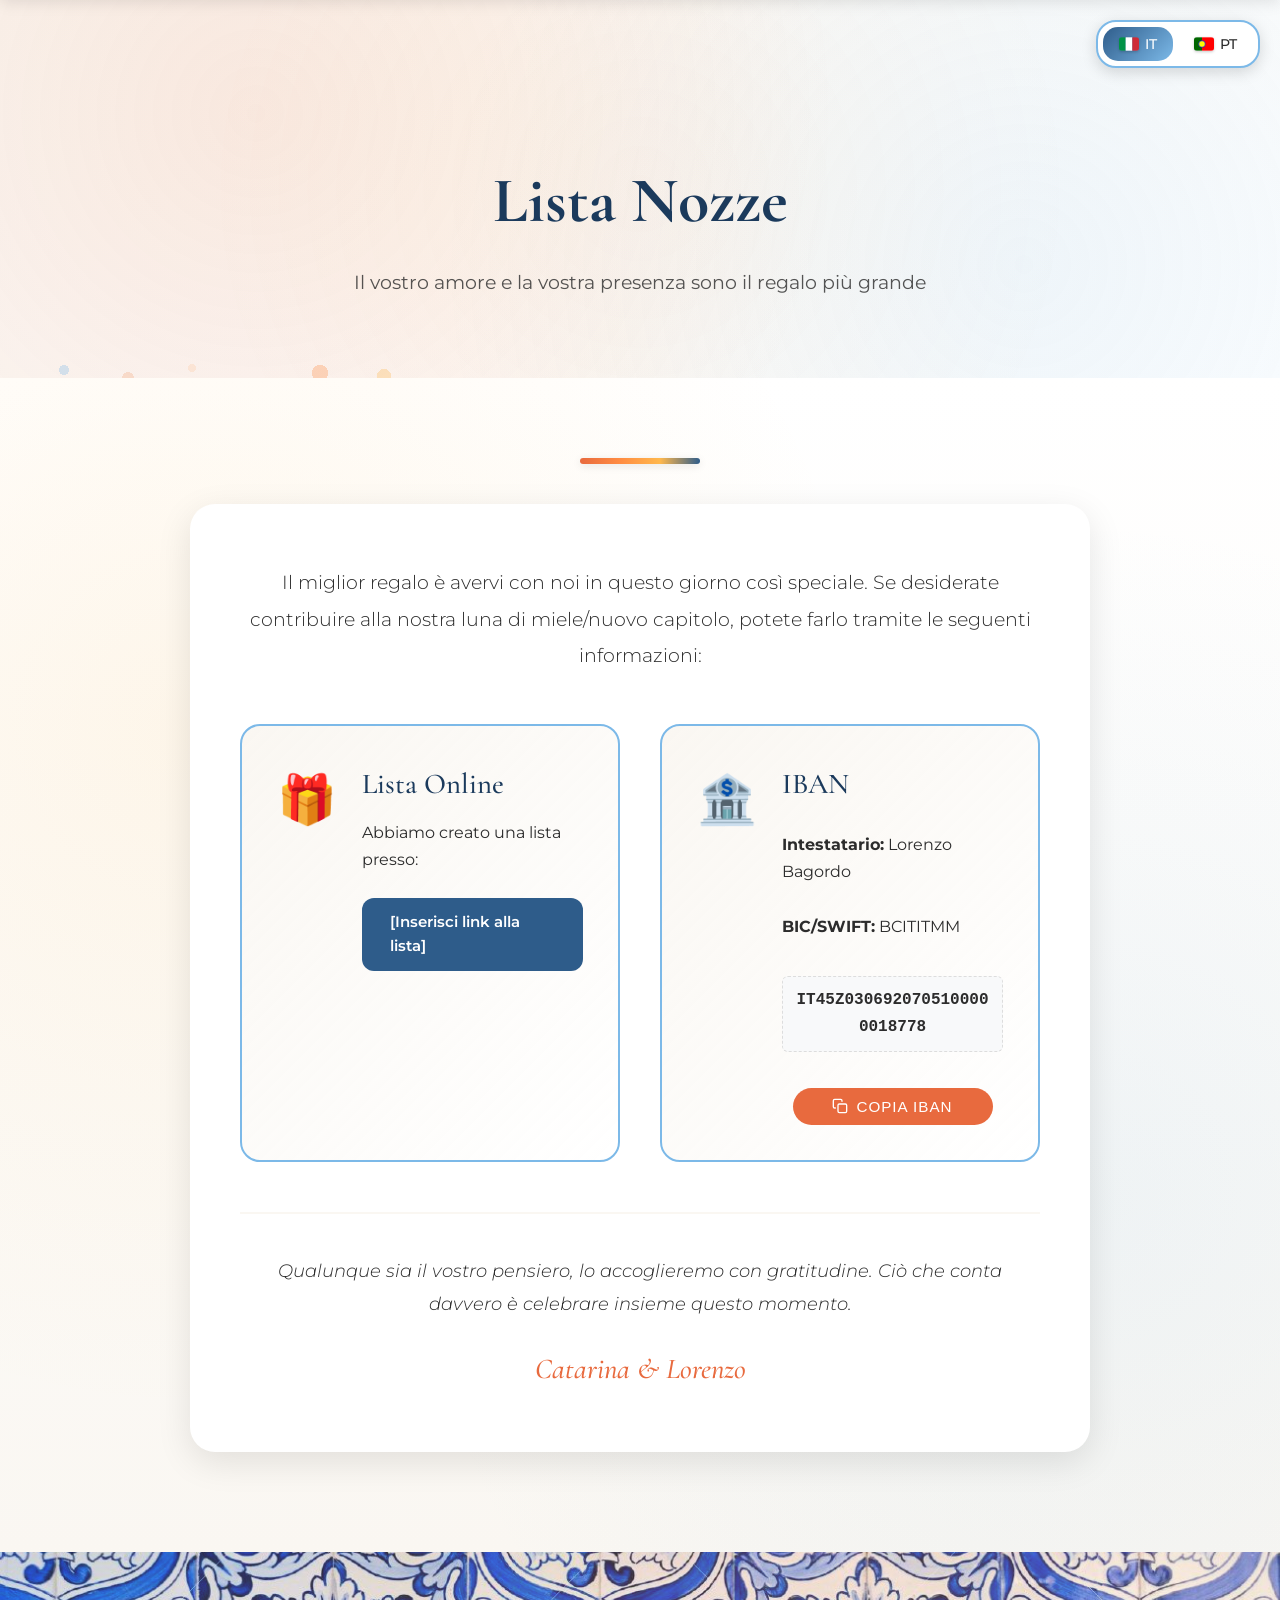
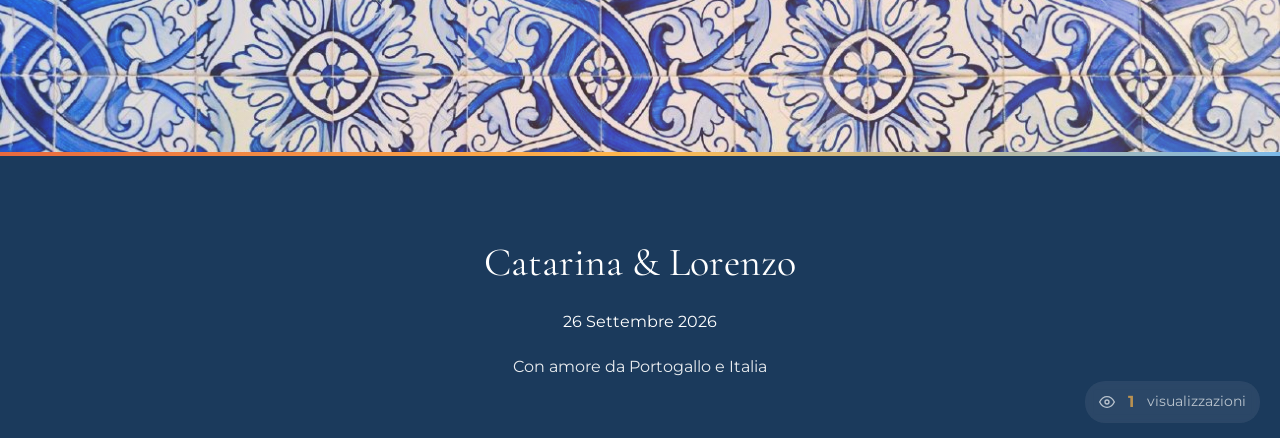
==== commit 4cc8a7fc: "Semplificato design IBAN e aggiornato messaggio" ====
--- a/lista-nozze.html
+++ b/lista-nozze.html
@@ -77,7 +77,8 @@
                     <li data-it="Clicca il pulsante &quot;Admin Mode&quot;"
                         data-pt="Clica no botão &quot;Modo Admin&quot;">Clicca il pulsante "Admin Mode"</li>
                     <li data-it="Oppure premi Ctrl + Alt + A" data-pt="Ou prime Ctrl + Alt + A">Oppure premi
-                        <kbd>Ctrl</kbd> + <kbd>Alt</kbd> + <kbd>A</kbd></li>
+                        <kbd>Ctrl</kbd> + <kbd>Alt</kbd> + <kbd>A</kbd>
+                    </li>
                 </ul>
             </div>
             <div class="admin-help-section">
@@ -121,13 +122,13 @@
             <div class="lista-box-simple">
 
                 <!-- Messaggio Principale -->
-                <div class="lista-message">
+                <div class="lista-message" style="max-width: 900px;"> <!-- Increased max-width for 2 lines -->
                     <p class="editable-paragraph message-text" data-style-editable data-text-id="lista-message">
                         <span
-                            data-it="Il miglior regalo è avervi con noi in questo giorno così speciale. Se desiderate contribuire alla nostra luna di miele/nuovo capitolo, potete farlo tramite il seguente IBAN:"
-                            data-pt="O melhor presente é ter-vos connosco neste dia tão especial. Se desejarem contribuir para a nossa lua de mel/novo capítulo, podem fazê-lo através do seguinte IBAN:">
+                            data-it="Il miglior regalo è avervi con noi in questo giorno così speciale. Se desiderate contribuire alla nostra luna di miele/nuovo capitolo, potete farlo tramite le seguenti informazioni:"
+                            data-pt="O melhor presente é ter-vos connosco neste dia tão especial. Se desejarem contribuir para a nossa lua de mel/novo capítulo, podem fazê-lo através das seguintes informações:">
                             Il miglior regalo è avervi con noi in questo giorno così speciale. Se desiderate contribuire
-                            alla nostra luna di miele/nuovo capitolo, potete farlo tramite il seguente IBAN:
+                            alla nostra luna di miele/nuovo capitolo, potete farlo tramite le seguenti informazioni:
                         </span>
                     </p>
                 </div>
@@ -152,35 +153,29 @@
                         </div>
                     </div>
 
-                    <!-- Opzione 2: IBAN / Bonifico -->
-                    <div class="option-item iban-card">
+                    <!-- Opzione 2: IBAN / Bonifico (Semplificato) -->
+                    <div class="option-item">
                         <div class="option-icon">🏦</div>
                         <div class="option-content">
-                            <h3 class="editable-text" data-style-editable data-text-id="iban-title"
-                                data-it="Bonifico Bancario" data-pt="Transferência Bancária">Bonifico Bancario</h3>
-
-                            <div class="iban-details">
-                                <p class="iban-label" data-it="Intestatario:" data-pt="Beneficiário:">Intestatario:</p>
-                                <p class="iban-value selection-enabled">Lorenzo Bagordo</p>
-
-                                <p class="iban-label">IBAN:</p>
-                                <div class="iban-row">
-                                    <p class="iban-code selection-enabled" id="iban-text">IT45Z0306920705100000018778
-                                    </p>
-                                    <button class="copy-btn" onclick="copyToClipboard('IT45Z0306920705100000018778')"
-                                        aria-label="Copia IBAN">
-                                        <svg width="18" height="18" viewBox="0 0 24 24" fill="none"
-                                            stroke="currentColor" stroke-width="2" stroke-linecap="round"
-                                            stroke-linejoin="round">
-                                            <rect x="9" y="9" width="13" height="13" rx="2" ry="2"></rect>
-                                            <path d="M5 15H4a2 2 0 0 1-2-2V4a2 2 0 0 1 2-2h9a2 2 0 0 1 2 2v1"></path>
-                                        </svg>
-                                        <span class="tooltip" data-it="Copia" data-pt="Copiar">Copia</span>
-                                    </button>
-                                </div>
-
-                                <p class="iban-label">BIC/SWIFT:</p>
-                                <p class="iban-value selection-enabled">BCITITMM</p>
+                            <h3 class="editable-text" data-style-editable data-text-id="iban-title" data-it="IBAN"
+                                data-pt="IBAN">IBAN</h3>
+
+                            <div class="iban-simple-info">
+                                <p class="iban-text"><strong>Intestatario:</strong> Lorenzo Bagordo</p>
+                                <p class="iban-text"><strong>BIC/SWIFT:</strong> BCITITMM</p>
+
+                                <p class="iban-code-simple selection-enabled">IT45Z0306920705100000018778</p>
+
+                                <button class="copy-btn-simple" onclick="copyToClipboard('IT45Z0306920705100000018778')"
+                                    aria-label="Copia IBAN">
+                                    <svg width="16" height="16" viewBox="0 0 24 24" fill="none" stroke="currentColor"
+                                        stroke-width="2" stroke-linecap="round" stroke-linejoin="round">
+                                        <rect x="9" y="9" width="13" height="13" rx="2" ry="2"></rect>
+                                        <path d="M5 15H4a2 2 0 0 1-2-2V4a2 2 0 0 1 2-2h9a2 2 0 0 1 2 2v1"></path>
+                                    </svg>
+                                    <span data-it="Copia IBAN" data-pt="Copiar IBAN">Copia IBAN</span>
+                                    <span class="tooltip" data-it="Copia" data-pt="Copiar">Copia</span>
+                                </button>
                             </div>
                         </div>
                     </div>
--- a/style.css
+++ b/style.css
@@ -4350,103 +4350,94 @@
     }
 }
 
-/* IBAN Card Styling */
-.iban-card .option-icon {
-    background-color: rgba(232, 106, 62, 0.1);
-    color: var(--terracotta);
-}
-
-.iban-details {
-    text-align: left;
-    background: #fdfbf7;
-    padding: 1.5rem;
-    border-radius: 12px;
-    border: 1px solid rgba(232, 106, 62, 0.15);
+/* IBAN Box Styling - Semplificato */
+.iban-simple-info {
     margin-top: 1.5rem;
-}
-
-.iban-label {
-    font-size: 0.9rem;
-    color: var(--terracotta);
-    margin-bottom: 0.2rem;
-    font-weight: 600;
-    text-transform: uppercase;
-    letter-spacing: 0.5px;
-}
-
-.iban-value {
-    font-family: var(--font-sans);
-    font-size: 1.1rem;
+    display: flex;
+    flex-direction: column;
+    gap: 0.8rem;
+    width: 100%;
+}
+
+.iban-text {
+    font-size: 1rem;
     color: var(--dark);
-    margin-bottom: 1.2rem;
-    font-weight: 500;
-}
-
-.iban-row {
-    display: flex;
-    align-items: center;
-    gap: 10px;
-    margin-bottom: 1.2rem;
-    flex-wrap: wrap;
-}
-
-.iban-code {
+    margin: 0;
+    line-height: 1.5;
+}
+
+.iban-code-simple {
     font-family: 'Courier New', monospace;
     font-size: 1.1rem;
+    background: #f8f9fa;
+    padding: 10px;
+    border-radius: 6px;
+    border: 1px dashed #ddd;
+    /* Effetto leggero */
+    font-weight: 700;
     color: var(--dark);
-    background: #fff;
-    padding: 8px 12px;
-    border-radius: 6px;
-    border: 1px solid #eee;
-    font-weight: 600;
-    white-space: nowrap;
-    overflow-x: auto;
-}
-
-/* Tasto Copia */
-.copy-btn {
+    word-break: break-all;
+    text-align: center;
+    margin: 0.5rem 0;
+}
+
+/* Tasto Copia Semplice (Simile a btn-lista) */
+.copy-btn-simple {
+    display: inline-flex;
+    align-items: center;
+    justify-content: center;
+    gap: 8px;
     background: var(--terracotta);
     color: white;
+    padding: 10px 20px;
+    border-radius: 30px;
     border: none;
-    padding: 8px;
-    border-radius: 6px;
+    font-size: 0.95rem;
+    font-weight: 500;
+    text-transform: uppercase;
+    letter-spacing: 1px;
     cursor: pointer;
     transition: all 0.3s ease;
-    display: flex;
-    align-items: center;
-    justify-content: center;
+    text-decoration: none;
+    align-self: center;
+    /* Centrato nel flex column */
     position: relative;
-}
-
-.copy-btn:hover {
+    max-width: 200px;
+    width: 100%;
+    margin-top: 0.5rem;
+}
+
+.copy-btn-simple:hover {
     background: #d14e35;
     transform: translateY(-2px);
-}
-
-.copy-btn .tooltip {
+    box-shadow: 0 4px 15px rgba(232, 106, 62, 0.3);
+}
+
+.copy-btn-simple .tooltip {
     visibility: hidden;
-    background-color: #333;
+    background-color: var(--dark);
     color: #fff;
     text-align: center;
     border-radius: 4px;
-    padding: 5px 8px;
+    padding: 5px 10px;
     position: absolute;
-    z-index: 1;
-    bottom: 125%;
+    z-index: 10;
+    bottom: 120%;
     left: 50%;
-    margin-left: -30px;
+    transform: translateX(-50%);
     opacity: 0;
     transition: opacity 0.3s;
-    font-size: 0.8rem;
+    font-size: 0.75rem;
     pointer-events: none;
-}
-
-.copy-btn:hover .tooltip {
+    white-space: nowrap;
+}
+
+.copy-btn-simple:hover .tooltip {
     visibility: visible;
     opacity: 1;
 }
 
-/* Utilità per selezione */
+/* Utilità */
 .selection-enabled {
     user-select: text;
     -webkit-user-select: text;
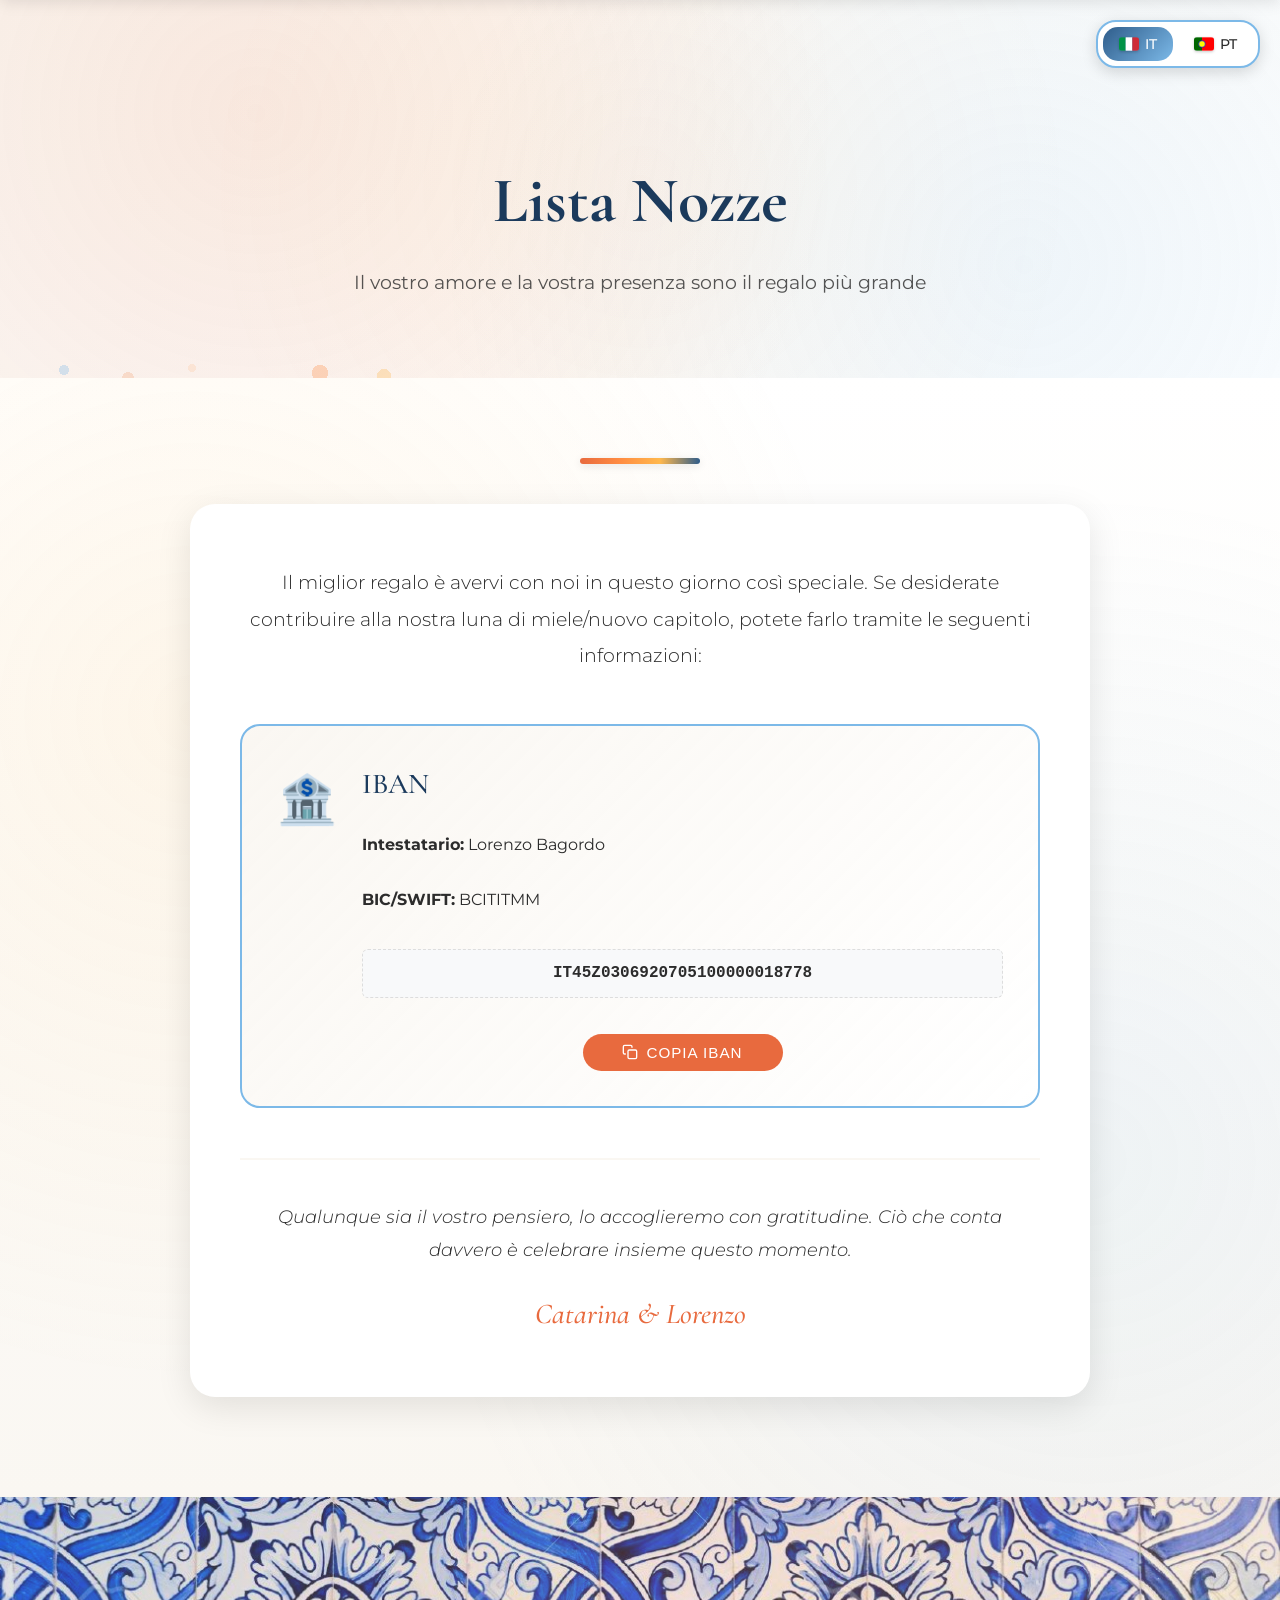
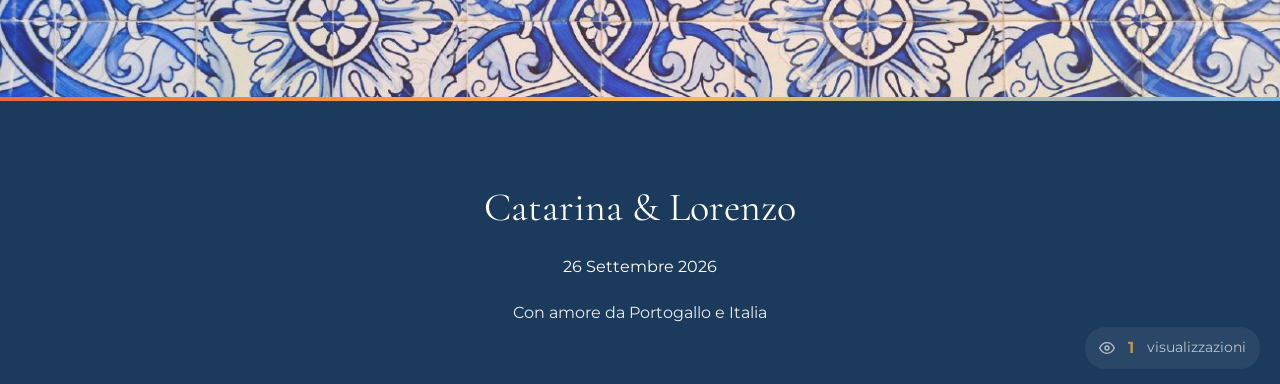
==== commit 3be8ff72: "Rimosso blocco Lista Online da lista-nozze.html, mantenuto solo IBAN" ====
--- a/lista-nozze.html
+++ b/lista-nozze.html
@@ -136,22 +136,7 @@
                 <!-- Opzioni Chiare -->
                 <div class="lista-options">
 
-                    <!-- Opzione 1: Lista Online -->
-                    <div class="option-item">
-                        <div class="option-icon">🎁</div>
-                        <div class="option-content">
-                            <h3 class="editable-text" data-style-editable data-text-id="option1-title"
-                                data-it="Lista Online" data-pt="Lista Online">Lista Online</h3>
-                            <p class="editable-paragraph" data-style-editable data-text-id="option1-desc">
-                                <span data-it="Abbiamo creato una lista presso:" data-pt="Criámos uma lista em:">
-                                    Abbiamo creato una lista presso:
-                                </span>
-                            </p>
-                            <a href="#" class="btn-lista editable-text" data-style-editable data-text-id="option1-link"
-                                target="_blank" data-it="[Inserisci link alla lista]"
-                                data-pt="[Insere link para lista]">[Inserisci link alla lista]</a>
-                        </div>
-                    </div>
+                    <!-- Opzione Unica: IBAN / Bonifico -->
 
                     <!-- Opzione 2: IBAN / Bonifico (Semplificato) -->
                     <div class="option-item">
--- a/style.css
+++ b/style.css
@@ -2068,10 +2068,23 @@
 
 .links-grid {
     display: grid;
-    grid-template-columns: repeat(auto-fit, minmax(min(280px, 100%), 1fr));
-    gap: 35px;
-    max-width: 1000px;
+    /* Force 4 columns on desktop */
+    grid-template-columns: repeat(4, 1fr);
+    gap: 20px;
+    /* Reduced gap slightly to fit better */
+    max-width: 1300px;
+    /* Increased max-width */
     margin: 0 auto;
+    padding: 0 20px;
+    /* Add side padding to prevent touching edges */
+}
+
+/* Tablet: 2 columns */
+@media (max-width: 1024px) {
+    .links-grid {
+        grid-template-columns: repeat(2, 1fr);
+        max-width: 800px;
+    }
 }
 
 .link-card {
@@ -2242,6 +2255,7 @@
 }
 
 /* Carousel come background */
+/* Carousel come background */
 .hero-carousel-bg {
     position: absolute;
     top: 0;
@@ -2249,38 +2263,85 @@
     width: 100%;
     height: 100%;
     z-index: 0;
+    background: #000;
+    /* Fallback dark background */
 }
 
 .hero-carousel-bg .carousel-track {
     height: 100%;
+    display: flex;
+    /* Ensure slides sit side-by-side */
+    transition: transform 0.5s ease-in-out;
 }
 
 .hero-carousel-bg .carousel-slide {
     height: 100%;
-}
-
-.hero-carousel-bg .carousel-slide img {
-    width: 100%;
-    height: 100%;
-    object-fit: cover;
-}
-
-/* Overlay sfumato per rendere leggibile il testo */
-.carousel-overlay {
+    min-width: 100%;
+    position: relative;
+    overflow: hidden;
+    display: flex;
+    justify-content: center;
+    align-items: center;
+}
+
+/* SMART BLUR EFFECT STYLES */
+
+/* 1. Sfondo sfuocato */
+.slide-bg {
     position: absolute;
     top: 0;
     left: 0;
     width: 100%;
     height: 100%;
-    background:
-        /* Vignette sfumata ai bordi */
-        radial-gradient(ellipse at center, transparent 30%, rgba(0, 0, 0, 0.1) 100%),
-        /* Gradient dal basso */
-        linear-gradient(to bottom, rgba(250, 247, 242, 0.15) 0%, rgba(250, 247, 242, 0.35) 50%, rgba(250, 247, 242, 0.55) 100%),
-        /* Gradient dall'alto */
-        linear-gradient(to top, rgba(250, 247, 242, 0.1) 0%, rgba(250, 247, 242, 0.25) 40%);
+    background-size: cover;
+    background-position: center;
+    filter: blur(20px) brightness(0.6);
+    /* Sfuocatura forte e scurimento per far risaltare il testo */
+    transform: scale(1.1);
+    /* Zoom per evitare bordi bianchi della sfuocatura */
     z-index: 1;
-    pointer-events: none;
+}
+
+/* 2. Immagine principale nitida */
+/* 2. Immagine principale nitida */
+.hero-carousel-bg .carousel-slide img.slide-content,
+/* 2. Immagine principale nitida */
+.hero-carousel-bg .carousel-slide img.slide-content {
+    position: relative;
+    z-index: 2;
+    height: 100%;
+    /* Altezza piena */
+    width: auto;
+    /* Larghezza automatica per mantenere aspect ratio */
+    max-width: 100%;
+    object-fit: contain;
+    /* Assicura che l'immagine sia interamente visibile */
+    box-shadow: 0 0 50px rgba(0, 0, 0, 0.5);
+    /* Ombra per staccare dal fondo */
+}
+
+/* Force cover for Location Carousel */
+.location-carousel-bg .carousel-slide img.slide-content {
+    width: 100%;
+    height: 100%;
+    object-fit: cover !important;
+    /* Force cover per richiesta utente */
+    object-position: center;
+    box-shadow: none;
+    /* Rimuovi ombra se non vogliamo stacco */
+}
+
+position: absolute;
+top: 0;
+left: 0;
+width: 100%;
+height: 100%;
+background: linear-gradient(to bottom,
+    rgba(0, 0, 0, 0.3) 0%,
+    rgba(0, 0, 0, 0.1) 40%,
+    rgba(0, 0, 0, 0.4) 100%);
+z-index: 3;
+pointer-events: none;
 }
 
 /* Contenuto hero sopra */
@@ -4441,4 +4502,170 @@
 .selection-enabled {
     user-select: text;
     -webkit-user-select: text;
+}
+
+/* Gallery Section */
+.galleria {
+    padding: 80px 0;
+    background: var(--white);
+}
+
+.galleria h2 {
+    text-align: center;
+    font-family: var(--font-serif);
+    font-size: clamp(2.5rem, 5vw, 3.5rem);
+    color: var(--azul-navy);
+    margin-bottom: 60px;
+}
+
+.galleria h2::before {
+    content: '';
+    display: block;
+    width: 60px;
+    height: 3px;
+    background: linear-gradient(90deg, var(--terracotta), var(--gold));
+    margin: 0 auto 20px;
+    opacity: 0.8;
+}
+
+.gallery-grid {
+    display: grid;
+    grid-template-columns: repeat(auto-fill, minmax(280px, 1fr));
+    gap: 20px;
+    padding: 0 20px;
+}
+
+.gallery-item {
+    position: relative;
+    border-radius: 12px;
+    overflow: hidden;
+    height: 350px;
+    box-shadow: 0 5px 15px rgba(0, 0, 0, 0.1);
+    transition: all 0.3s ease;
+    cursor: pointer;
+}
+
+.gallery-item:hover {
+    transform: translateY(-5px);
+    box-shadow: 0 10px 25px rgba(0, 0, 0, 0.2);
+}
+
+.gallery-img {
+    width: 100%;
+    height: 100%;
+    object-fit: cover;
+    transition: transform 0.5s ease;
+}
+
+.gallery-item:hover .gallery-img {
+    transform: scale(1.05);
+}
+
+/* Lightbox Styles */
+.lightbox-modal {
+    position: fixed;
+    top: 0;
+    left: 0;
+    width: 100%;
+    height: 100%;
+    background: rgba(0, 0, 0, 0.9);
+    z-index: 10000;
+    display: flex;
+    justify-content: center;
+    align-items: center;
+    opacity: 0;
+    visibility: hidden;
+    transition: all 0.3s ease;
+}
+
+.lightbox-modal.active {
+    opacity: 1;
+    visibility: visible;
+}
+
+.lightbox-content {
+    position: relative;
+    max-width: 90%;
+    max-height: 90vh;
+}
+
+.lightbox-img {
+    max-width: 100%;
+    max-height: 90vh;
+    border-radius: 4px;
+    box-shadow: 0 0 20px rgba(0, 0, 0, 0.5);
+    display: block;
+}
+
+.lightbox-close {
+    position: absolute;
+    top: 20px;
+    right: 20px;
+    background: transparent;
+    border: none;
+    color: white;
+    font-size: 3rem;
+    cursor: pointer;
+    z-index: 10001;
+    line-height: 1;
+    text-shadow: 0 2px 4px rgba(0, 0, 0, 0.5);
+    transition: transform 0.2s;
+}
+
+.lightbox-close:hover {
+    transform: scale(1.2) rotate(90deg);
+}
+
+.lightbox-prev,
+.lightbox-next {
+    position: absolute;
+    top: 50%;
+    transform: translateY(-50%);
+    background: rgba(255, 255, 255, 0.1);
+    border: none;
+    color: white;
+    font-size: 2.5rem;
+    cursor: pointer;
+    padding: 10px;
+    border-radius: 50%;
+    transition: all 0.3s;
+    z-index: 10001;
+    width: 50px;
+    height: 50px;
+    display: flex;
+    align-items: center;
+    justify-content: center;
+}
+
+.lightbox-prev:hover,
+.lightbox-next:hover {
+    background: rgba(255, 255, 255, 0.3);
+    transform: translateY(-50%) scale(1.1);
+}
+
+.lightbox-prev {
+    left: 20px;
+}
+
+.lightbox-next {
+    right: 20px;
+}
+
+/* Nascondi frecce su mobile se tocca immagine */
+@media (max-width: 768px) {
+
+    .lightbox-prev,
+    .lightbox-next {
+        font-size: 2rem;
+        width: 40px;
+        height: 40px;
+    }
+
+    .lightbox-prev {
+        left: 10px;
+    }
+
+    .lightbox-next {
+        right: 10px;
+    }
 }
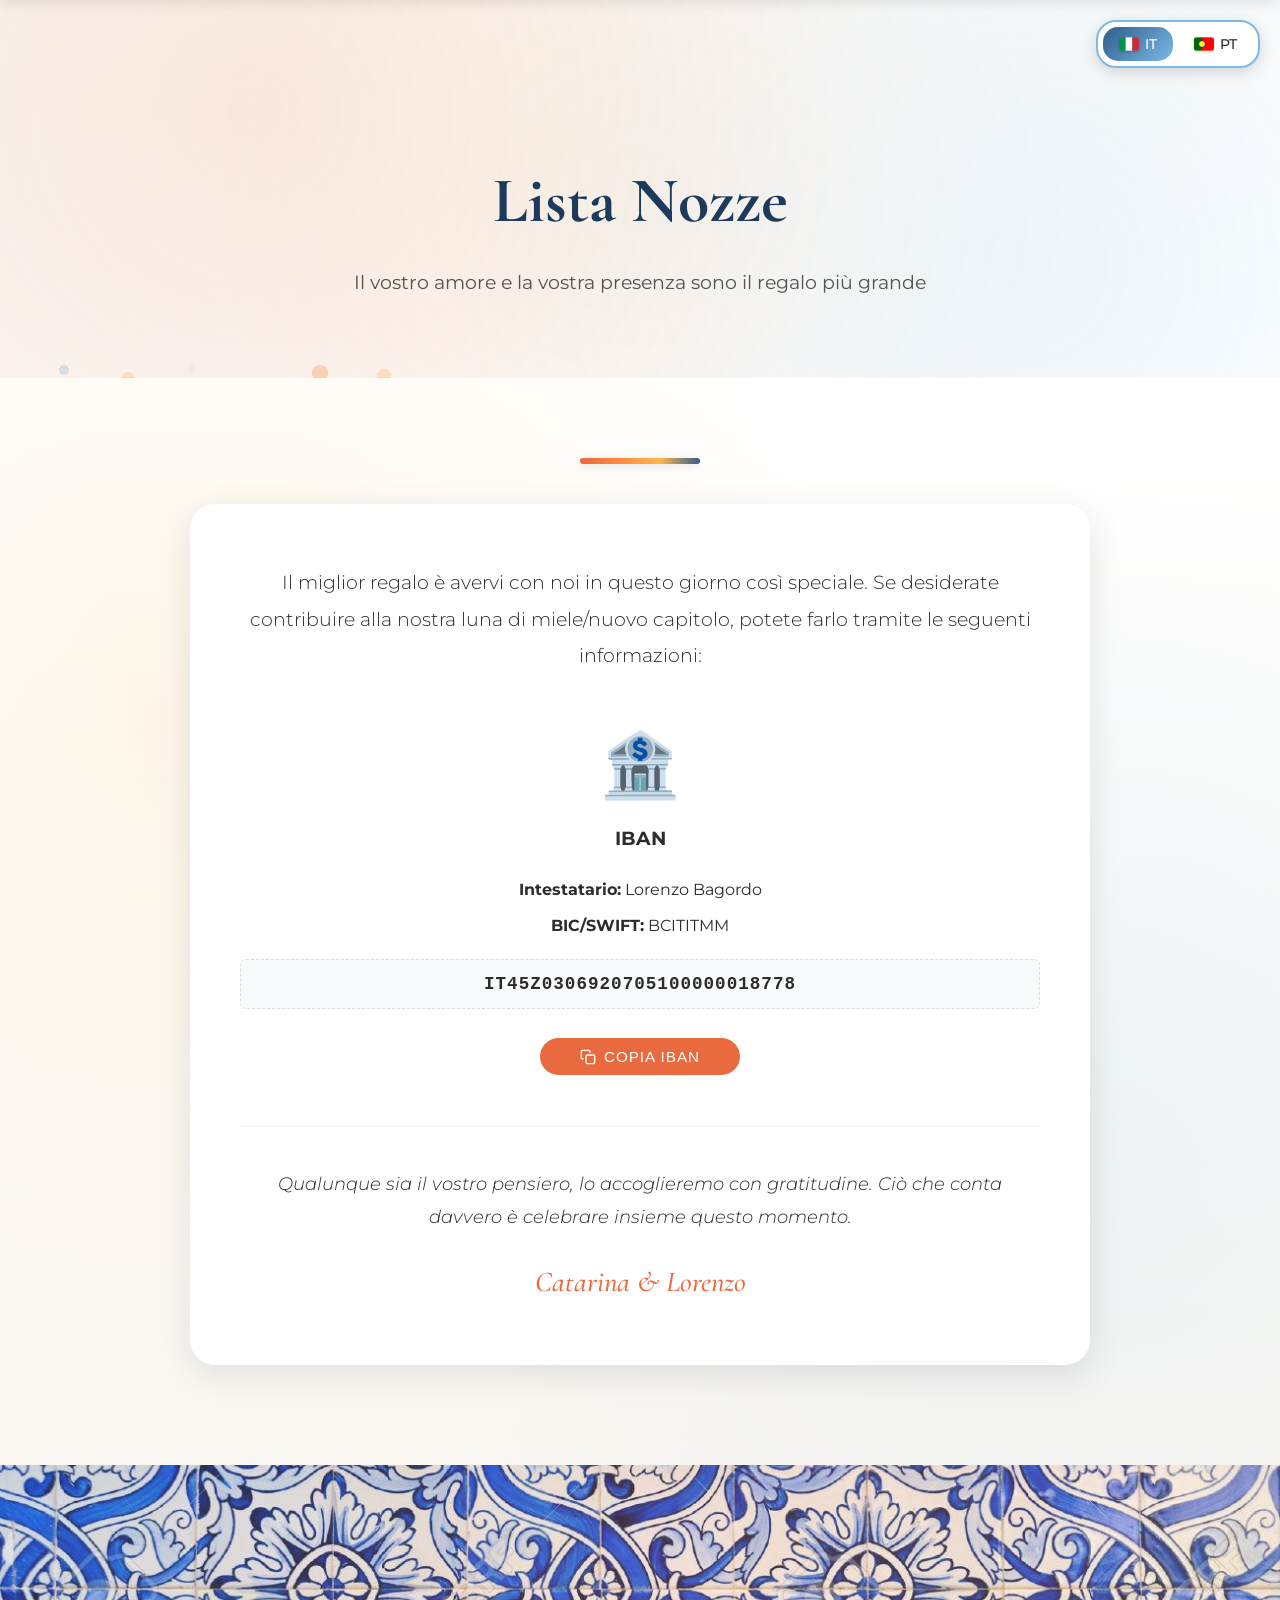
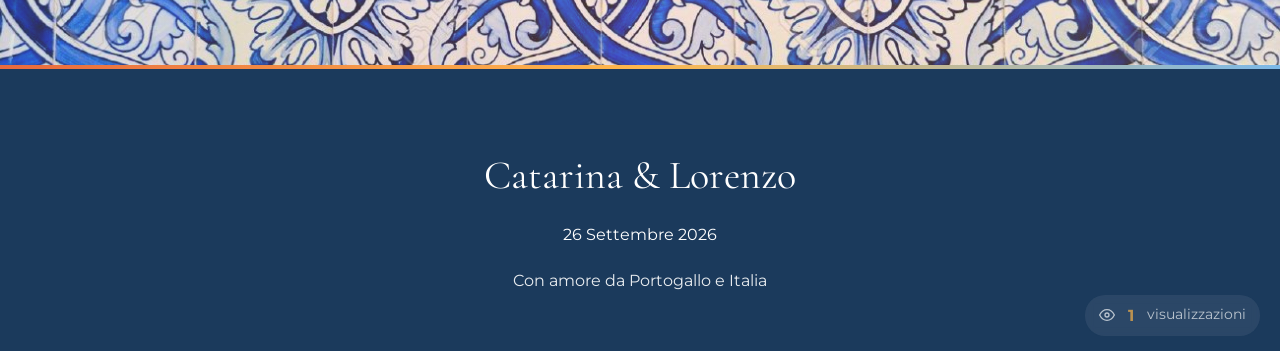
==== commit 559dffe0: "Rimosso container 'box nel box' per IBAN, ora integrato direttamente nella card principale" ====
--- a/lista-nozze.html
+++ b/lista-nozze.html
@@ -133,38 +133,29 @@
                     </p>
                 </div>
 
-                <!-- Opzioni Chiare -->
-                <div class="lista-options">
-
-                    <!-- Opzione Unica: IBAN / Bonifico -->
-
-                    <!-- Opzione 2: IBAN / Bonifico (Semplificato) -->
-                    <div class="option-item">
-                        <div class="option-icon">🏦</div>
-                        <div class="option-content">
-                            <h3 class="editable-text" data-style-editable data-text-id="iban-title" data-it="IBAN"
-                                data-pt="IBAN">IBAN</h3>
-
-                            <div class="iban-simple-info">
-                                <p class="iban-text"><strong>Intestatario:</strong> Lorenzo Bagordo</p>
-                                <p class="iban-text"><strong>BIC/SWIFT:</strong> BCITITMM</p>
-
-                                <p class="iban-code-simple selection-enabled">IT45Z0306920705100000018778</p>
-
-                                <button class="copy-btn-simple" onclick="copyToClipboard('IT45Z0306920705100000018778')"
-                                    aria-label="Copia IBAN">
-                                    <svg width="16" height="16" viewBox="0 0 24 24" fill="none" stroke="currentColor"
-                                        stroke-width="2" stroke-linecap="round" stroke-linejoin="round">
-                                        <rect x="9" y="9" width="13" height="13" rx="2" ry="2"></rect>
-                                        <path d="M5 15H4a2 2 0 0 1-2-2V4a2 2 0 0 1 2-2h9a2 2 0 0 1 2 2v1"></path>
-                                    </svg>
-                                    <span data-it="Copia IBAN" data-pt="Copiar IBAN">Copia IBAN</span>
-                                    <span class="tooltip" data-it="Copia" data-pt="Copiar">Copia</span>
-                                </button>
-                            </div>
-                        </div>
+                <!-- Opzione Unica: IBAN / Bonifico (Semplificato) -->
+                <div class="iban-direct-container" style="text-align: center; margin: 40px 0;">
+                    <div class="option-icon" style="margin: 0 auto 20px;">🏦</div>
+                    <h3 class="editable-text" data-style-editable data-text-id="iban-title" data-it="IBAN"
+                        data-pt="IBAN">IBAN</h3>
+
+                    <div class="iban-simple-info">
+                        <p class="iban-text"><strong>Intestatario:</strong> Lorenzo Bagordo</p>
+                        <p class="iban-text"><strong>BIC/SWIFT:</strong> BCITITMM</p>
+
+                        <p class="iban-code-simple selection-enabled">IT45Z0306920705100000018778</p>
+
+                        <button class="copy-btn-simple" onclick="copyToClipboard('IT45Z0306920705100000018778')"
+                            aria-label="Copia IBAN">
+                            <svg width="16" height="16" viewBox="0 0 24 24" fill="none" stroke="currentColor"
+                                stroke-width="2" stroke-linecap="round" stroke-linejoin="round">
+                                <rect x="9" y="9" width="13" height="13" rx="2" ry="2"></rect>
+                                <path d="M5 15H4a2 2 0 0 1-2-2V4a2 2 0 0 1 2-2h9a2 2 0 0 1 2 2v1"></path>
+                            </svg>
+                            <span data-it="Copia IBAN" data-pt="Copiar IBAN">Copia IBAN</span>
+                            <span class="tooltip" data-it="Copia" data-pt="Copiar">Copia</span>
+                        </button>
                     </div>
-
                 </div>
 
                 <!-- Messaggio di Chiusura -->
--- a/style.css
+++ b/style.css
@@ -4023,6 +4023,101 @@
     padding: 20px;
     background: var(--cream);
     border-radius: 16px;
+}
+
+.posit.lista-options {
+    display: flex;
+    justify-content: center;
+    gap: 40px;
+    margin-bottom: 60px;
+}
+
+.option-item {
+    background: #fff;
+    border: 1px solid rgba(0, 0, 0, 0.08);
+    /* Softer border */
+    border-radius: 24px;
+    /* More rounded */
+    padding: 50px 40px;
+    /* More padding */
+    text-align: center;
+    transition: transform 0.3s ease, box-shadow 0.3s ease;
+    width: 100%;
+    max-width: 600px;
+    /* Slightly wider */
+    display: flex;
+    flex-direction: column;
+    /* Stack vertically */
+    align-items: center;
+    box-shadow: 0 15px 40px rgba(0, 0, 0, 0.08);
+    /* Softer shadow */
+}
+
+.option-icon {
+    font-size: 4rem;
+    /* Larger icon */
+    margin-bottom: 20px;
+    background: var(--cream-light);
+    width: 80px;
+    height: 80px;
+    line-height: 80px;
+    border-radius: 50%;
+    display: flex;
+    align-items: center;
+    justify-content: center;
+}
+
+.option-content h3 {
+    font-family: var(--font-serif);
+    font-size: 2rem;
+    color: var(--azul-navy);
+    margin-bottom: 30px;
+}
+
+.iban-simple-info {
+    width: 100%;
+}
+
+.iban-text {
+    font-size: 1.1rem;
+    color: var(--dark);
+    margin-bottom: 10px;
+    display: block;
+    /* Force new line */
+}
+
+.iban-code-simple {
+    background: #f8f9fa;
+    border: 1px dashed #cbd5e0;
+    padding: 15px;
+    font-family: monospace;
+    font-size: 1.2rem;
+    color: var(--azul-content);
+    margin: 25px 0;
+    border-radius: 8px;
+    letter-spacing: 1px;
+    word-break: break-all;
+}
+
+.copy-btn-simple {
+    background: var(--terracotta);
+    color: white;
+    border: none;
+    padding: 12px 30px;
+    border-radius: 30px;
+    font-size: 1rem;
+    font-weight: 500;
+    cursor: pointer;
+    transition: transform 0.2s, box-shadow 0.2s;
+    display: inline-flex;
+    align-items: center;
+    gap: 10px;
+}
+
+.copy-btn-simple:hover {
+    transform: translateY(-2px);
+    box-shadow: 0 5px 15px rgba(231, 111, 81, 0.4);
+    background: var(--terracotta-dark);
 }
 
 .position-grid {
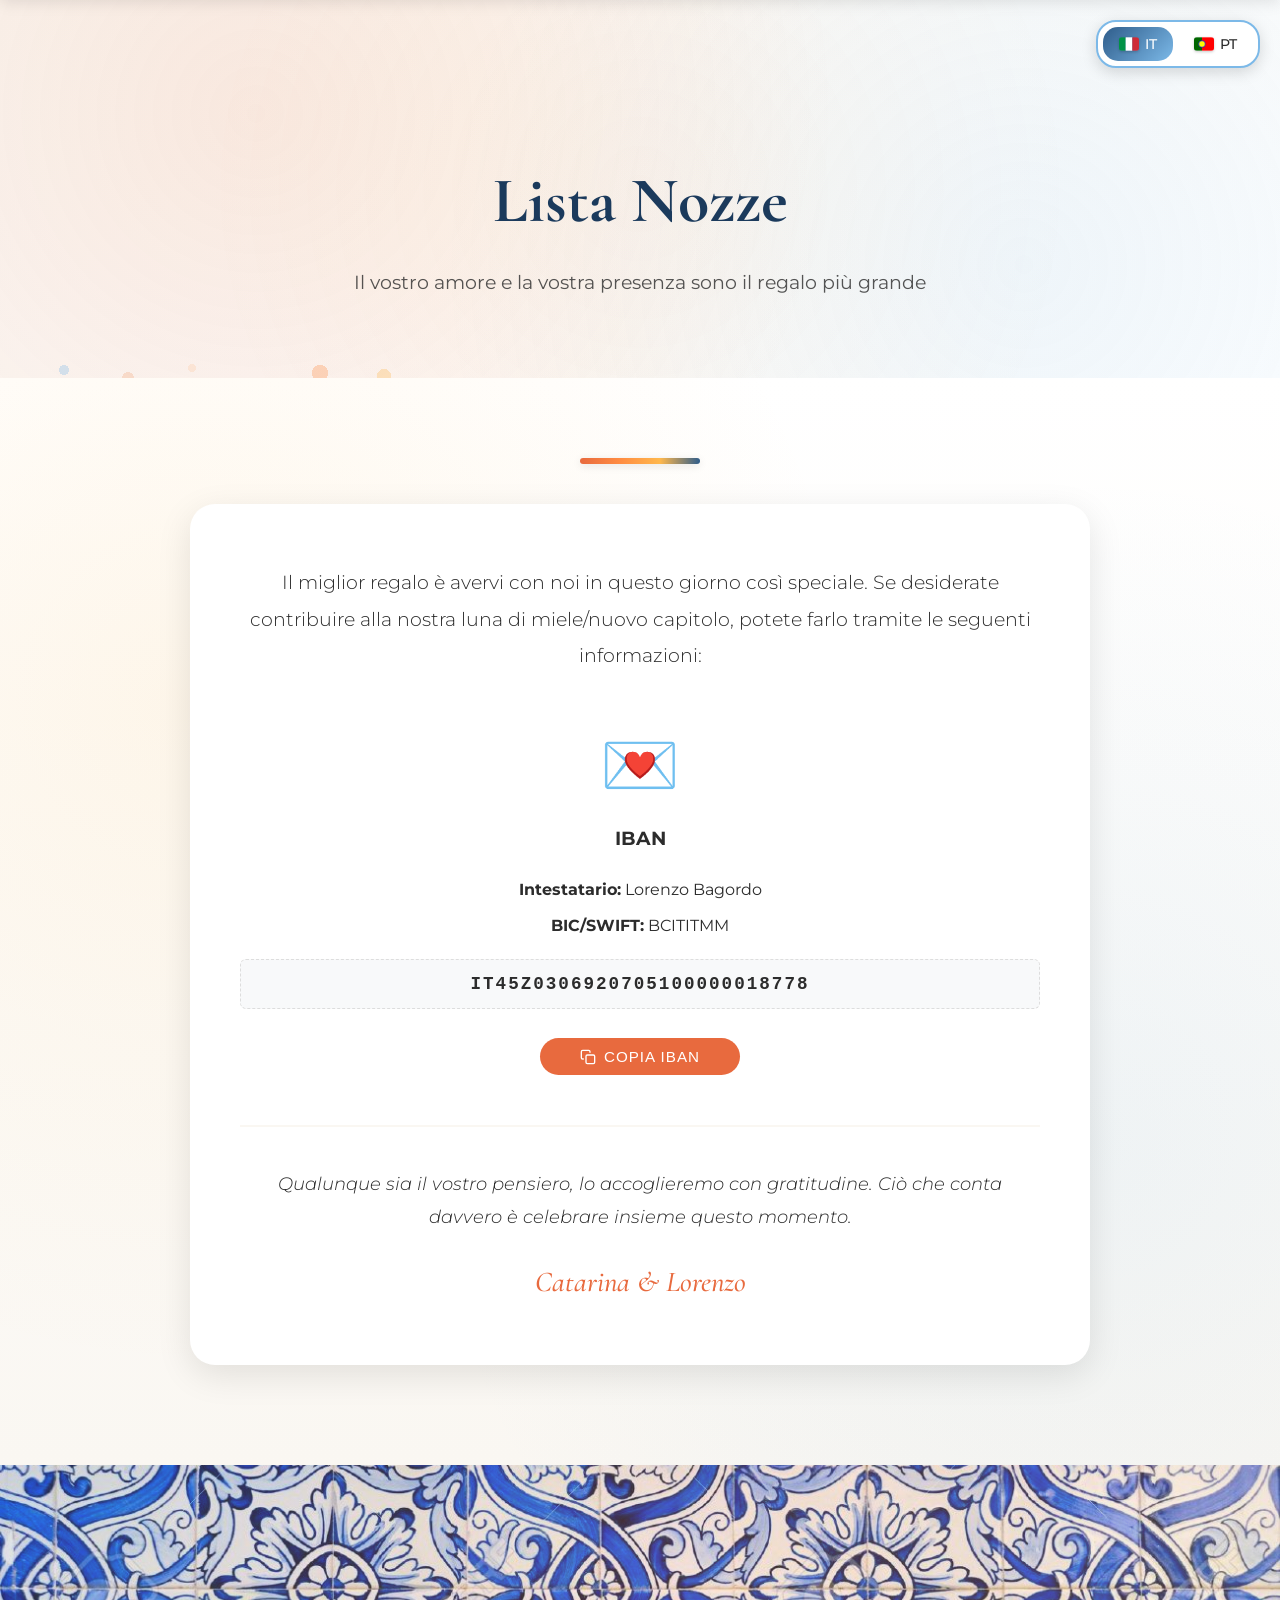
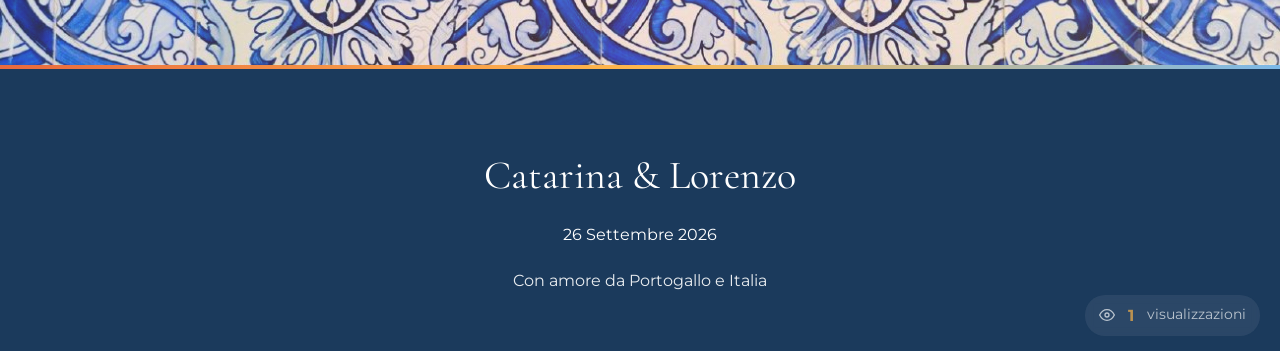
==== commit b89a874d: "Sostituita icona banca con emoji lettera d'amore (più elegante e coerente)" ====
--- a/lista-nozze.html
+++ b/lista-nozze.html
@@ -135,7 +135,7 @@
 
                 <!-- Opzione Unica: IBAN / Bonifico (Semplificato) -->
                 <div class="iban-direct-container" style="text-align: center; margin: 40px 0;">
-                    <div class="option-icon" style="margin: 0 auto 20px;">🏦</div>
+                    <div class="option-icon" style="margin: 0 auto 20px;">💌</div>
                     <h3 class="editable-text" data-style-editable data-text-id="iban-title" data-it="IBAN"
                         data-pt="IBAN">IBAN</h3>
 
--- a/style.css
+++ b/style.css
@@ -2304,20 +2304,24 @@
 
 /* 2. Immagine principale nitida */
 /* 2. Immagine principale nitida */
-.hero-carousel-bg .carousel-slide img.slide-content,
-/* 2. Immagine principale nitida */
 .hero-carousel-bg .carousel-slide img.slide-content {
     position: relative;
     z-index: 2;
     height: 100%;
-    /* Altezza piena */
-    width: auto;
-    /* Larghezza automatica per mantenere aspect ratio */
-    max-width: 100%;
-    object-fit: contain;
-    /* Assicura che l'immagine sia interamente visibile */
-    box-shadow: 0 0 50px rgba(0, 0, 0, 0.5);
-    /* Ombra per staccare dal fondo */
+    width: 100%;
+    object-fit: cover;
+    /* Riempie tutto, niente bordi */
+    object-position: center 30%;
+    /* Focus spostato leggermente in alto per i volti */
+    box-shadow: none;
+}
+
+/* Specific adjustment for mobile if needed */
+@media (max-width: 768px) {
+    .hero-carousel-bg .carousel-slide img.slide-content {
+        object-position: center 20%;
+        /* Ancora più in alto su mobile per evitare countdown */
+    }
 }
 
 /* Force cover for Location Carousel */
@@ -4087,16 +4091,22 @@
 }
 
 .iban-code-simple {
-    background: #f8f9fa;
-    border: 1px dashed #cbd5e0;
-    padding: 15px;
+    background: transparent;
+    /* No background */
+    border: none;
+    /* No border */
+    padding: 10px;
     font-family: monospace;
-    font-size: 1.2rem;
-    color: var(--azul-content);
-    margin: 25px 0;
-    border-radius: 8px;
-    letter-spacing: 1px;
+    font-size: 1.5rem;
+    /* Larger text */
+    color: var(--azul-navy);
+    /* Darker color */
+    margin: 20px auto;
+    /* Center block */
+    letter-spacing: 2px;
     word-break: break-all;
+    display: table;
+    /* Or inline-block to center with margin auto if needed, or just let text-align center handle it */
 }
 
 .copy-btn-simple {
